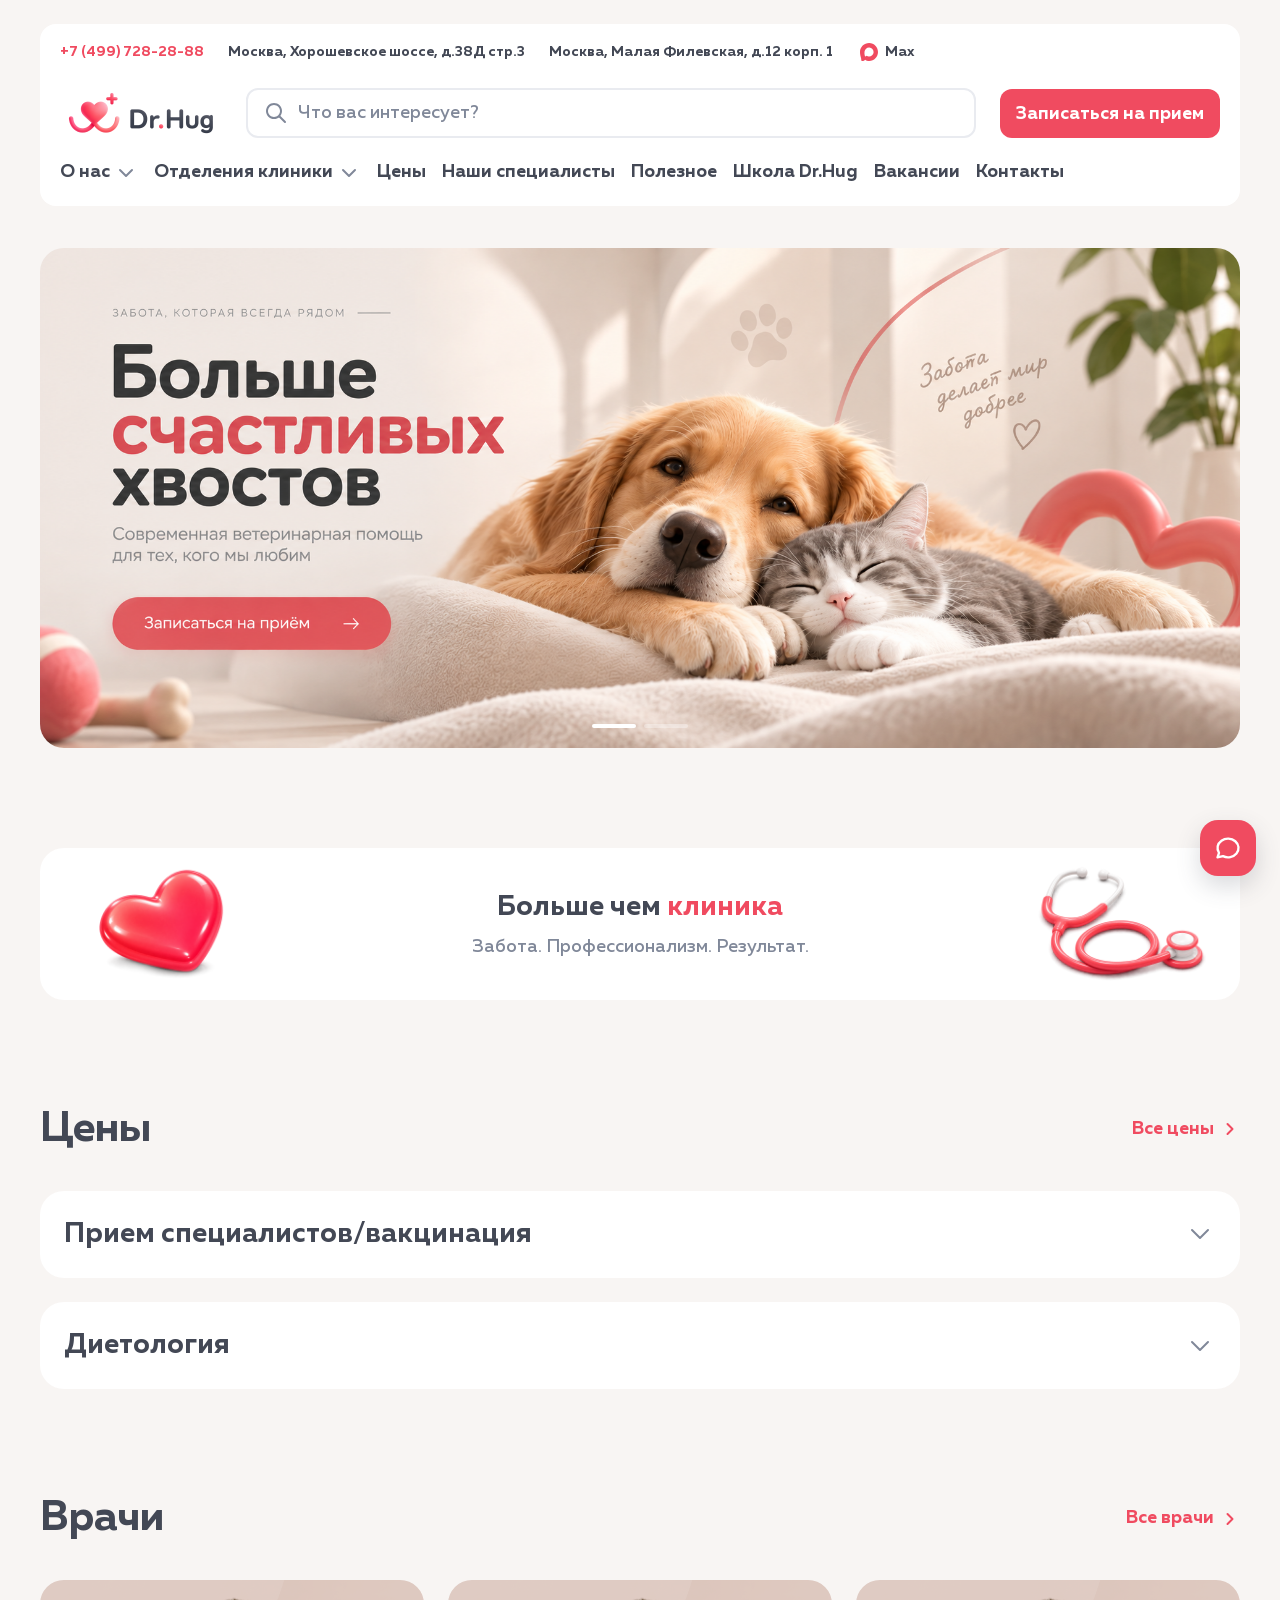
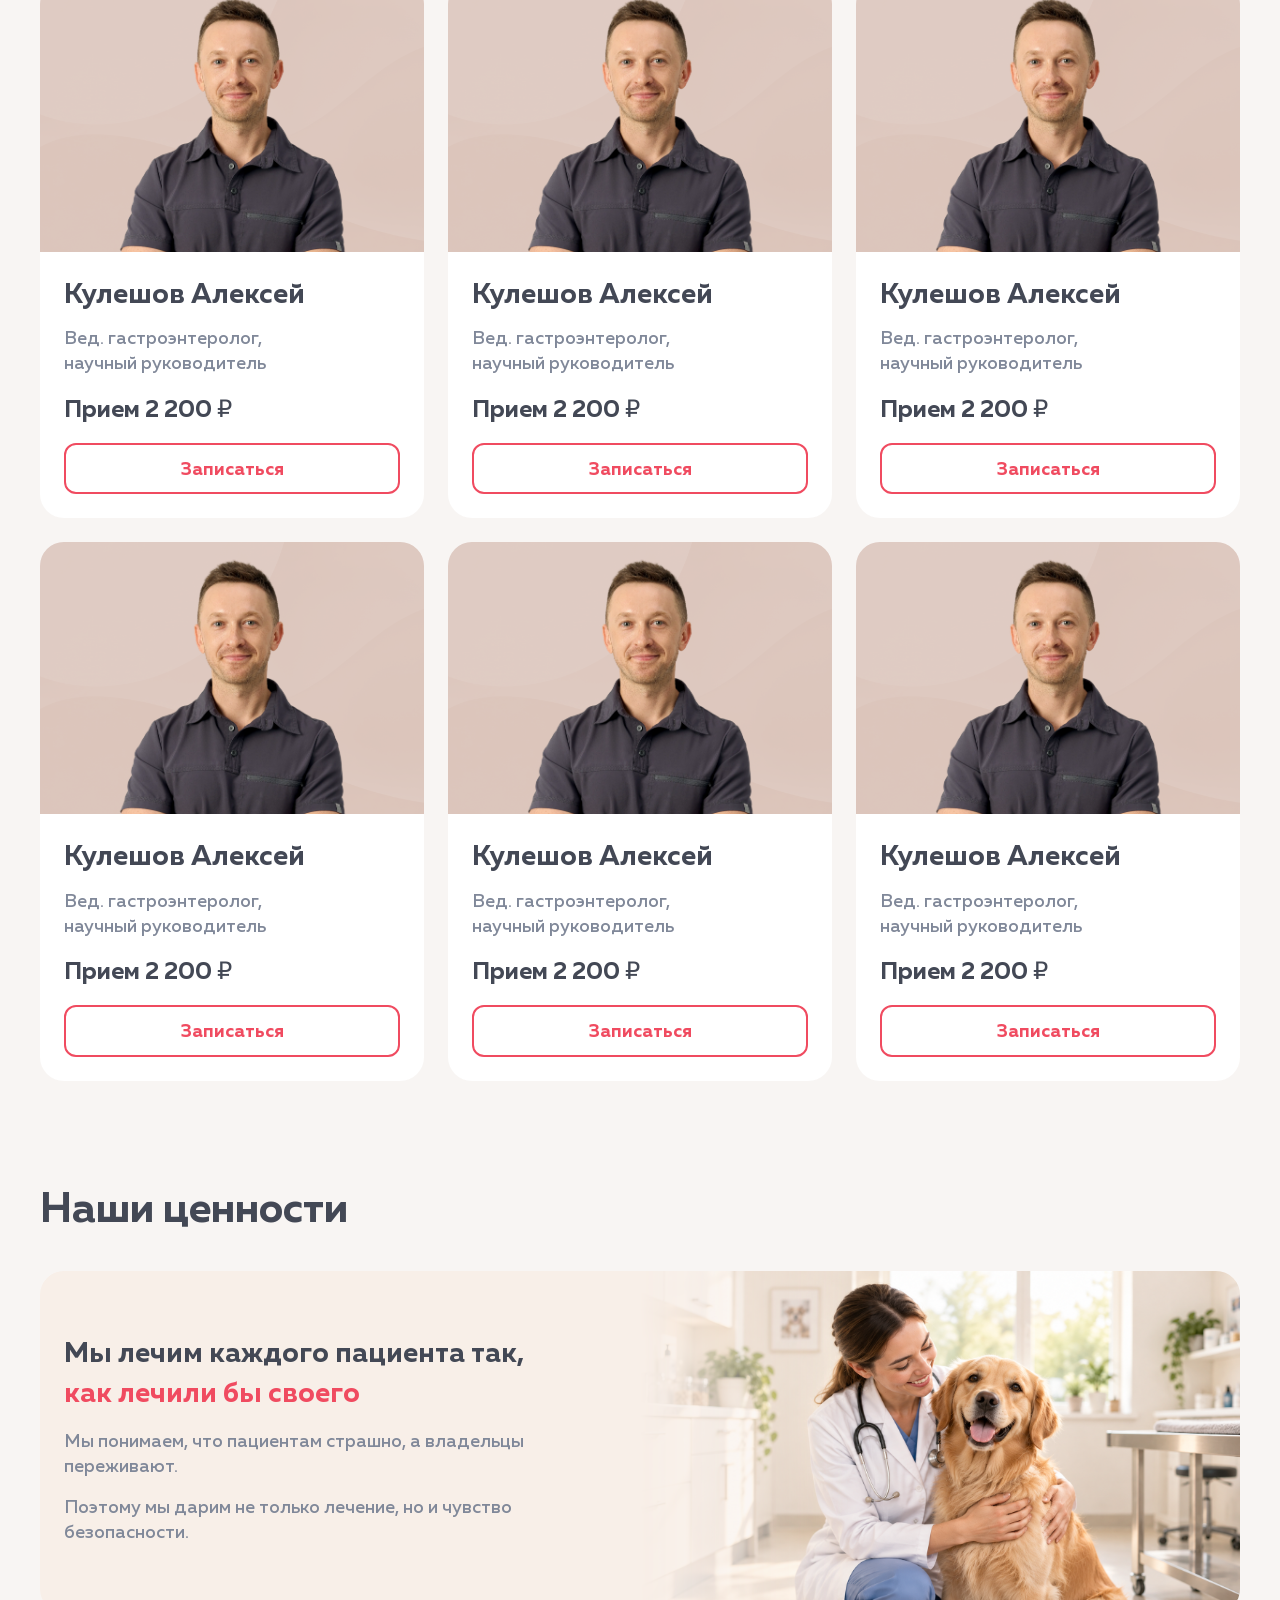
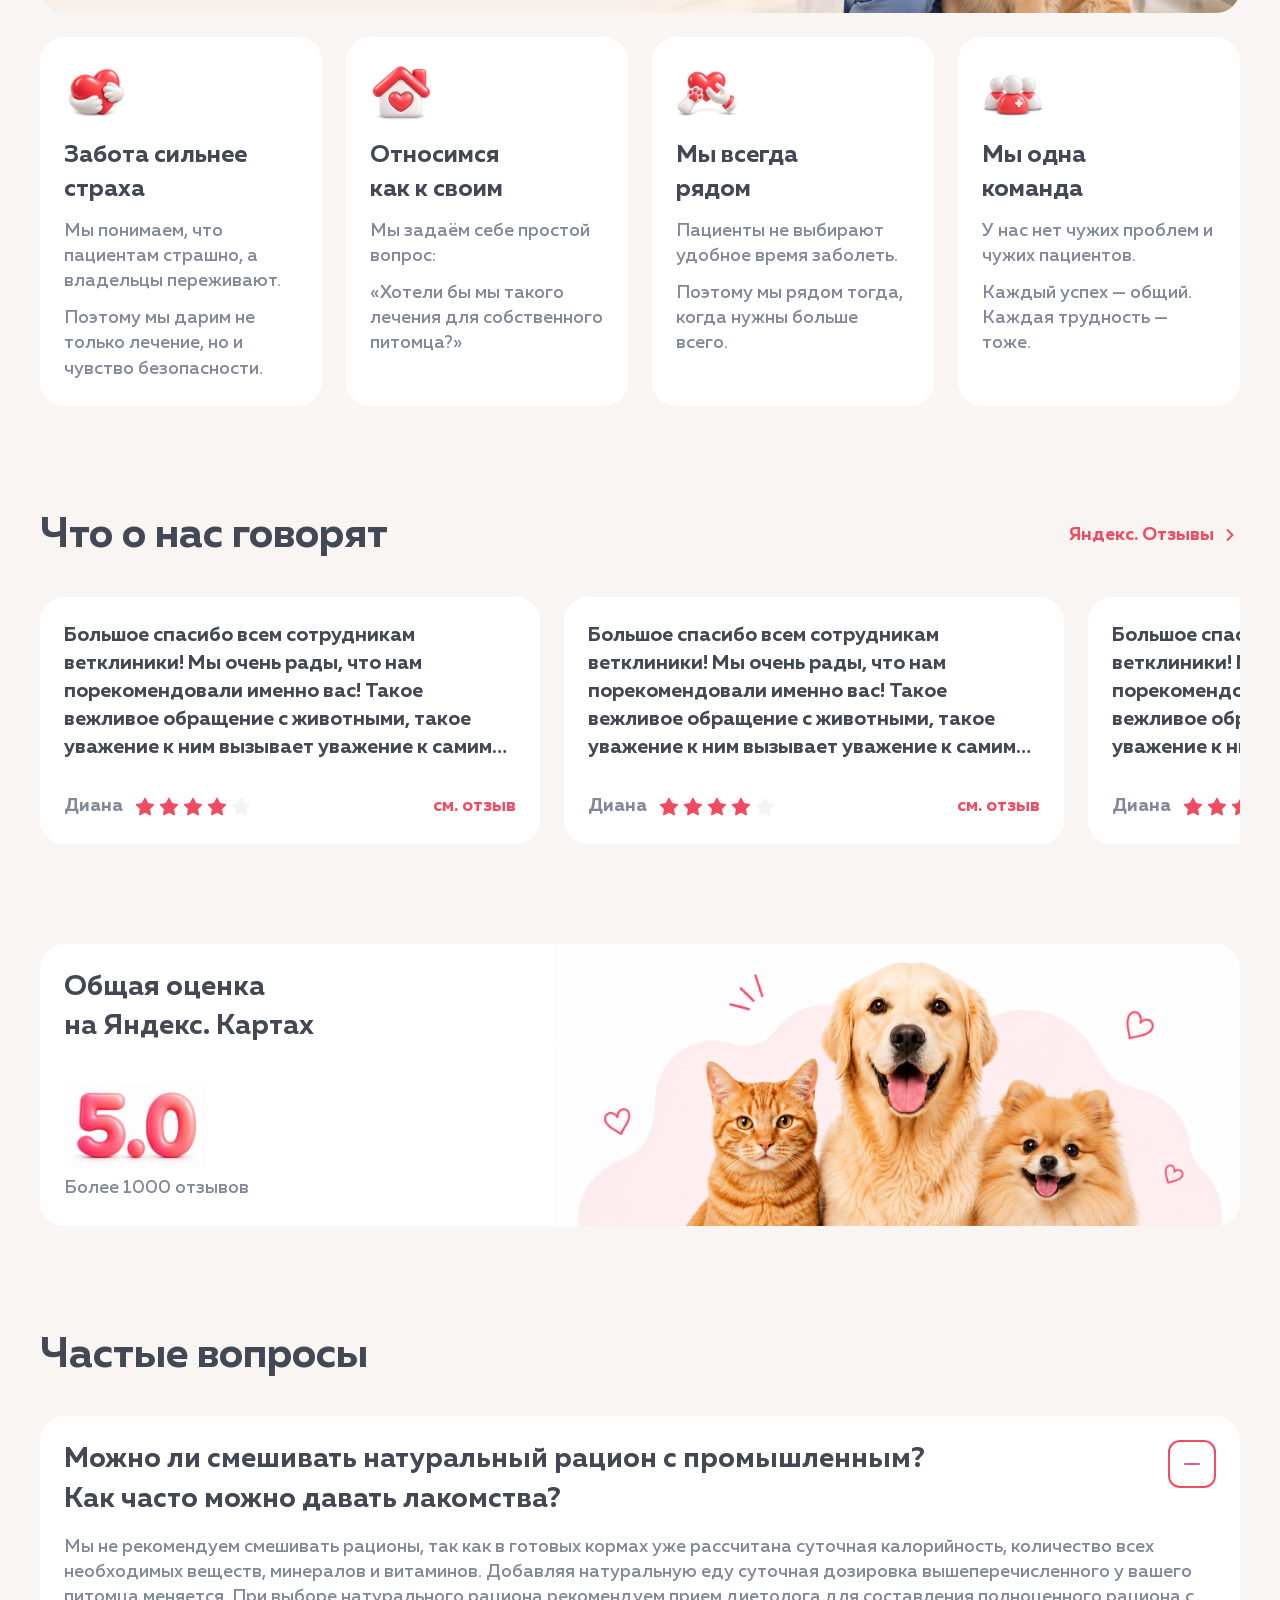
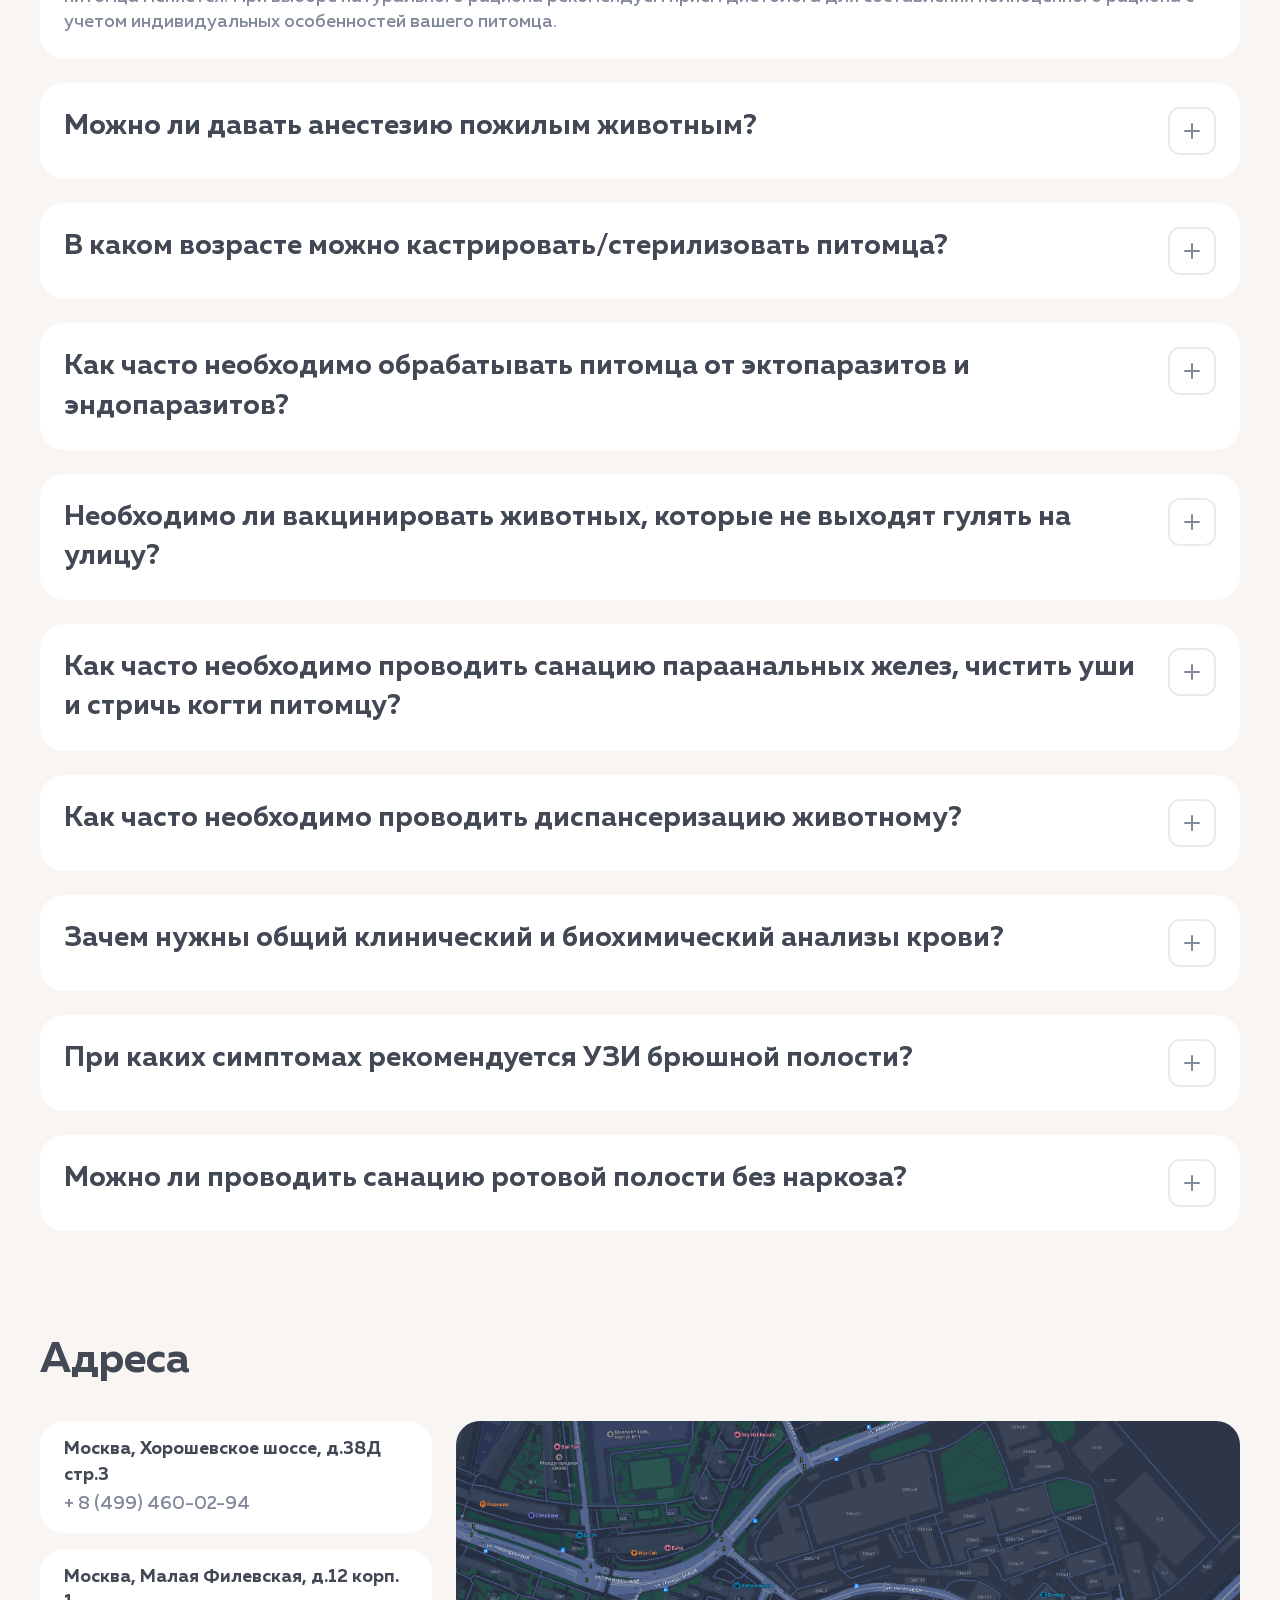
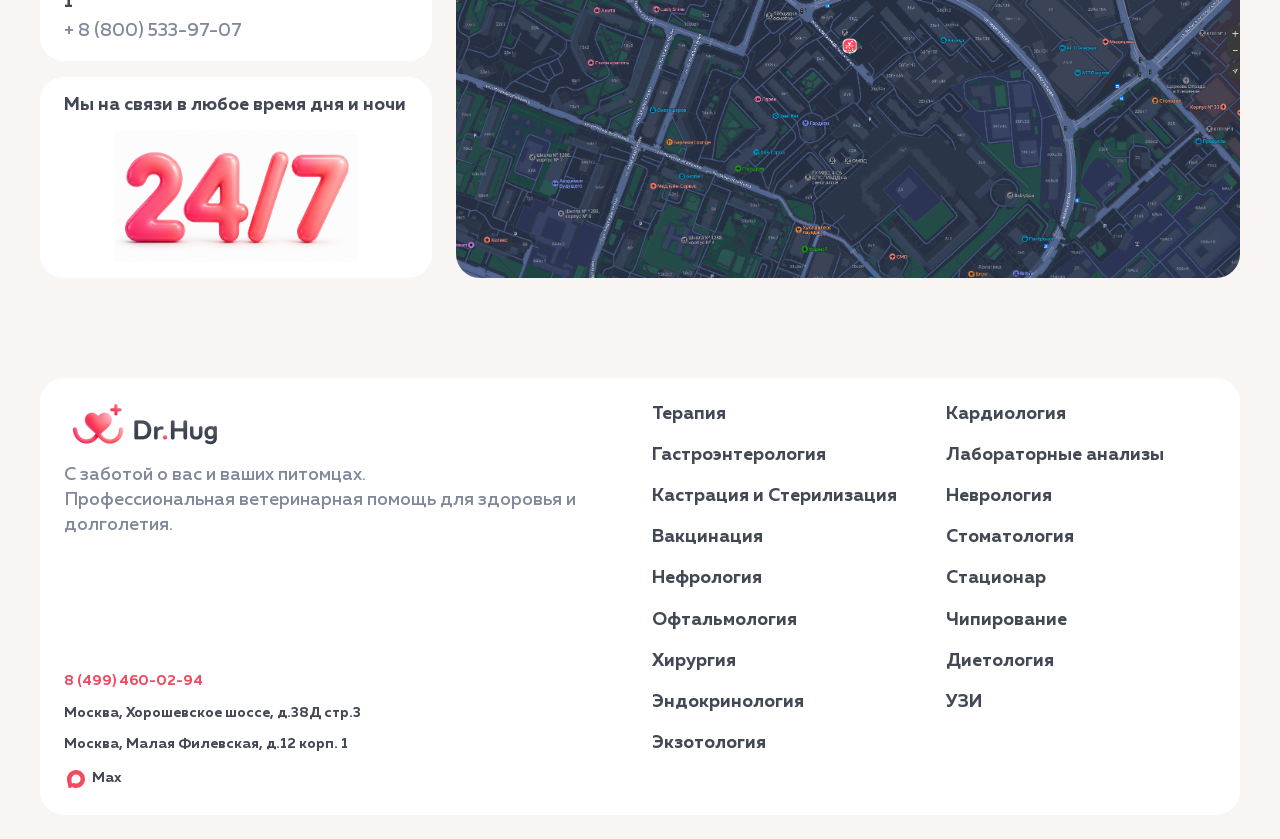
==== index.html @ bcc98848 "Add Dr.Hug static website prototype" ====
<!doctype html>
<html lang="ru">
<head>
  <meta charset="utf-8">
  <meta name="viewport" content="width=device-width, initial-scale=1">
  <meta name="theme-color" content="#f8f5f3">
  <title>Dr.Hug — ветеринарная клиника</title>
  <link rel="stylesheet" href="tokens.css">
  <link rel="stylesheet" href="styles.css">
  <link rel="stylesheet" href="responsive.css">
  <link rel="stylesheet" href="about-menu.css">
  <link rel="stylesheet" href="fields.css">
  <link rel="stylesheet" href="sale-modal.css">
  <link rel="stylesheet" href="faq-sheet.css">
  <link rel="stylesheet" href="price-banner.css">
  <link rel="stylesheet" href="chat.css">
</head>
<body>
  <div class="site-shell">
    <header class="site-header" id="top">
      <div class="header-top">
        <div class="header-address"><a href="tel:+74997282888">+7 (499) 728-28-88</a></div>
        <a class="header-location address-map-link" href="https://yandex.ru/profile/-/CXBbeXLl" target="_blank" rel="noopener noreferrer">Москва, Хорошевское шоссе, д.38Д стр.3</a>
        <a class="header-location address-map-link" href="https://yandex.ru/maps/-/CXBbmQYQ" target="_blank" rel="noopener noreferrer">Москва, Малая Филевская, д.12 корп. 1</a>
        <span class="max-link"><img src="assets/max.svg" alt=""> Max</span>
      </div>
      <div class="header-main">
        <a class="logo" href="#top" aria-label="Dr.Hug — на главную"><img class="logo-image" src="assets/logo-dr-hug.png" alt="Dr.Hug" width="648" height="180"></a>
        <div class="search-box field field-search"><img class="field-leading" src="assets/field-search.svg" alt=""><input type="search" placeholder="Что вас интересует?" aria-label="Поиск по сайту"><button class="field-clear" type="button" aria-label="Очистить поиск" hidden><img src="assets/field-search-clear.svg" alt=""></button></div>
        <button class="header-icon search-toggle" type="button" aria-label="Открыть поиск"><img src="assets/header-icon-1.svg" alt=""></button>
        <a class="button button-primary header-appointment" href="tel:+74997282888">Записаться на прием</a>
        <a class="header-icon phone-action" href="tel:+74997282888" aria-label="Записаться на приём"><img src="assets/header-icon-2.svg" alt=""></a>
        <button class="menu-toggle" type="button" aria-label="Открыть меню" aria-controls="main-navigation" aria-expanded="false"><span class="menu-lines" aria-hidden="true"></span></button>
      </div>
      <nav class="nav" id="main-navigation" aria-label="Основная навигация">
        <span class="nav-about"><button class="nav-about-trigger" type="button" aria-controls="about-submenu" aria-expanded="false">О нас <img src="assets/down.svg" alt=""></button><span class="nav-about-list" id="about-submenu"><a href="about.html">О компании</a><a href="index.html#values">Наши ценности</a><span>Документы</span><span>Лицензии</span></span></span><span class="nav-departments"><a href="departments.html">Отделения клиники <img src="assets/down.svg" alt=""></a><a class="nav-therapy" href="therapy.html">Терапевтическое отделение</a></span><a href="prices.html">Цены</a><a href="specialists.html">Наши специалисты</a><a href="useful.html">Полезное</a><a href="404.html">Школа Dr.Hug</a><a href="vacancies.html">Вакансии</a><a href="#contacts">Контакты</a>
      </nav>
    </header>

    <main>
      <section class="hero" aria-label="Баннеры клиники" aria-roledescription="слайдер">
        <picture class="hero-picture hero-slide is-active" aria-hidden="false"><source media="(max-width: 1100px)" srcset="assets/hero-mobile-top.png"><img class="hero-main" src="assets/hero-main.png" alt="Ветеринарная помощь для ваших питомцев"></picture>
        <picture class="hero-picture hero-slide" aria-hidden="true"><source media="(max-width: 1100px)" srcset="assets/hero-main.png"><img class="hero-main" src="assets/hero-mobile-top.png" alt="Забота рядом — здоровье и счастье ваших питомцев"></picture>
        <a class="hero-action" href="tel:+74994600294" aria-label="Записаться на приём"></a>
        <div class="hero-steps" role="group" aria-label="Выбрать баннер"><button class="active" type="button" aria-label="Показать баннер 1" aria-current="true"></button><button type="button" aria-label="Показать баннер 2" aria-current="false"></button></div>
      </section>

      <section class="intro-banner" aria-label="Больше чем клиника">
        <img src="assets/info-heart.png" alt="" class="intro-graphic">
        <div><h2>Больше чем <em>клиника</em></h2><p>Забота. Профессионализм. Результат.</p></div>
        <img src="assets/info-stethoscope.png" alt="" class="intro-graphic">
      </section>

      <section class="section prices" id="prices">
        <div class="section-head"><h2>Цены</h2><a href="prices.html">Все цены <span>›</span></a></div>
        <div class="price-card collapsed">
          <button class="accordion-heading" type="button" aria-expanded="false" aria-controls="price-content"><span>Прием специалистов/вакцинация</span><img class="chevron" src="assets/price-chevron-down.svg" alt=""></button>
          <div id="price-content" class="accordion-content" hidden>
            <div class="vaccine-banner"><img src="assets/vaccine.png" alt=""><div><strong>Вакцинация</strong><p>Наличие вакцины уточняйте по телефону.</p></div><button class="button button-outline" type="button" data-chat-open>Связаться с нами</button></div>
            <div class="price-table-wrap"><table class="price-table"><thead><tr><th>Наименование услуги</th><th>Стоимость</th></tr></thead><tbody>
              <tr><td class="sale-service"><span class="service-name">Первичный прием анестезиолога</span> <button class="sale-tag" type="button" aria-haspopup="dialog"><img src="assets/price-info.svg" alt="">Условия акции</button></td><td><span class="accent">12 000 ₽</span> <del>15 100 ₽</del></td></tr>
              <tr><td>Первичный прием гастроэнтеролога</td><td>12 000 ₽</td></tr>
              <tr><td>Первичный прием дерматолога</td><td>12 000 ₽</td></tr>
              <tr><td>Первичный прием диетолога (консультация без составления рациона)</td><td>12 000 ₽</td></tr>
              <tr class="group-row"><td colspan="2">Натуральный тип питания</td></tr>
              <tr><td>Вакцинация кошек импортной поливалентной вакциной (Биофел PCH/Фелоцел CVR)*</td><td>1 400 ₽ &nbsp;/&nbsp; 33 600 ₽</td></tr>
              <tr><td>Вакцинация собак импортной поливалентной вакциной (Биокан DHPPi-L/Вангард 7)*</td><td>12 000 ₽</td></tr>
              <tr><td>Вакцинация собак импортной поливалентной вакциной с бешенством (Биокан DHPPi-RL)*</td><td>12 000 ₽</td></tr>
              <tr><td>Вакцинация кошек импортной поливалентной вакциной с бешенством (Биофел PCHR)*</td><td>12 000 ₽</td></tr>
            </tbody></table></div>
          </div>
        </div>
        <div class="price-card collapsed">
          <button class="accordion-heading" type="button" aria-expanded="false" aria-controls="dietology-price-content"><span>Диетология</span><img class="chevron" src="assets/price-chevron-down.svg" alt=""></button>
          <div id="dietology-price-content" class="accordion-content" hidden>
            <div class="price-banners">
              <div class="vaccine-banner price-banner-hours"><img src="assets/banner-1caba.png" alt=""><div><strong>Пн - Пт с 11:00 до 16:00</strong><p>Пройти программу по акционной цене можно с понедельника по пятницу с 11:00 до 16:00. Необходима предварительная запись.</p></div><button class="button button-outline" type="button" data-chat-open>Связаться с нами</button></div>
              <div class="vaccine-banner price-banner-healthy"><img src="assets/banner-40c28.png" alt=""><div><strong>Только для клинически здоровых питомцев</strong><p>Чекапы проводятся только для клинически здоровых питомцев, у которых отсутствуют симптомы заболеваний.</p></div></div>
              <div class="vaccine-banner"><img src="assets/banner-44ffb.png" alt=""><div><strong>Стоимость препаратов</strong><p>Стоимость препаратов рассчитывается с учетом веса пациента.</p></div></div>
            </div>
            <div class="price-table-wrap"><table class="price-table"><thead><tr><th>Наименование услуги</th><th>Стоимость</th></tr></thead><tbody>
              <tr><td>Первичный прием диетолога (консультация без составления рациона)</td><td>12 000 ₽</td></tr>
              <tr><td>Повторный прием диетолога</td><td>6 000 ₽</td></tr>
              <tr><td>Консультация по коррекции рациона</td><td><span class="accent">8 000 ₽</span> <del>10 000 ₽</del></td></tr>
              <tr><td>Составление индивидуального плана питания (кошка / собака)</td><td>14 000 ₽ <span class="price-separator">/</span> 16 000 ₽</td></tr>
            </tbody></table></div>
          </div>
        </div>
      </section>

      <section class="section doctors" id="doctors"><div class="section-head"><h2>Врачи</h2><a href="specialists.html">Все врачи <span>›</span></a></div><div class="doctor-grid" id="doctor-grid"></div></section>

      <section class="section values" id="values"><div class="section-head"><h2>Наши ценности</h2></div>
        <div class="values-feature"><div class="values-feature-copy"><h3>Мы лечим каждого пациента так,<br> <em>как лечили бы своего</em></h3><p>Мы понимаем, что пациентам страшно, а владельцы переживают.</p><p>Поэтому мы дарим не только лечение, но и чувство безопасности.</p></div><img src="assets/values-main.png" alt="Ветеринар обнимает собаку"></div>
        <div class="value-grid" role="region" tabindex="0" aria-label="Карточки ценностей клиники"><article><img src="assets/values-1.png" alt=""><h3>Забота сильнее <br>страха</h3><p>Мы понимаем, что пациентам страшно, а владельцы переживают.</p><p>Поэтому мы дарим не только лечение, но и чувство безопасности.</p></article><article><img src="assets/values-2.png" alt=""><h3>Относимся <br>как к своим</h3><p>Мы задаём себе простой вопрос:</p><p>«Хотели бы мы такого лечения для собственного питомца?»</p></article><article><img src="assets/values-3.png" alt=""><h3>Мы всегда <br>рядом</h3><p>Пациенты не выбирают удобное время заболеть.</p><p>Поэтому мы рядом тогда, когда нужны больше всего.</p></article><article><img src="assets/values-4.png" alt=""><h3>Мы одна <br>команда</h3><p>У нас нет чужих проблем и чужих пациентов.</p><p>Каждый успех — общий. Каждая трудность — тоже.</p></article></div>
      </section>

      <section class="section reviews" id="reviews"><div class="section-head"><h2>Что о нас говорят</h2><a href="#reviews">Яндекс. Отзывы <span>›</span></a></div><div class="review-viewport"><div class="review-track" id="review-track"></div></div></section>
      <section class="rating-card"><div class="rating-copy"><h2>Общая оценка<br>на Яндекс. Картах</h2><img src="assets/rating.png" alt="5.0"><p>Более 1000 отзывов</p></div><div class="rating-image" role="img" aria-label="Кот, собака и шпиц"></div></section>

      <section class="section faq" id="faq"><div class="section-head"><h2>Частые вопросы</h2></div><div id="faq-list"></div></section>

      <section class="section contacts" id="contacts"><div class="section-head"><h2>Адреса</h2></div><div class="contact-grid"><div class="contact-cards"><article><a class="address-map-link" href="https://yandex.ru/profile/-/CXBbeXLl" target="_blank" rel="noopener noreferrer"><strong>Москва, Хорошевское шоссе, д.38Д стр.3</strong></a><a href="tel:+74994600294">+ 8 (499) 460-02-94</a></article><article><a class="address-map-link" href="https://yandex.ru/maps/-/CXBbmQYQ" target="_blank" rel="noopener noreferrer"><strong>Москва, Малая Филевская, д.12 корп. 1</strong></a><a href="tel:+78005339707">+ 8 (800) 533-97-07</a></article><article class="round-clock"><strong>Мы на связи в любое время дня и ночи</strong><img src="assets/clock-24-7.png" alt="24/7"></article></div><div class="map-card"><img src="assets/map.png" alt="Карта расположения клиники"></div></div></section>
    </main>

    <footer class="site-footer"><div class="footer-about"><a class="logo" href="#top" aria-label="Dr.Hug — на главную"><img class="logo-image" src="assets/logo-dr-hug.png" alt="Dr.Hug" width="648" height="180"></a><p>С заботой о вас и ваших питомцах.<br>Профессиональная ветеринарная помощь для здоровья и долголетия.</p><div class="footer-contact"><a href="tel:+74994600294">8 (499) 460-02-94</a><a class="address-map-link" href="https://yandex.ru/profile/-/CXBbeXLl" target="_blank" rel="noopener noreferrer"><small>Москва, Хорошевское шоссе, д.38Д стр.3</small></a><a class="address-map-link" href="https://yandex.ru/maps/-/CXBbmQYQ" target="_blank" rel="noopener noreferrer"><small>Москва, Малая Филевская, д.12 корп. 1</small></a><span class="max-link"><img src="assets/max.svg" alt=""> Max</span></div></div><nav class="footer-links" aria-label="Услуги"><div><a href="therapy.html">Терапия</a><a href="prices.html">Гастроэнтерология</a><a href="prices.html">Кастрация и Стерилизация</a><a href="prices.html">Вакцинация</a><a href="prices.html">Нефрология</a><a href="prices.html">Офтальмология</a><a href="prices.html">Хирургия</a><a href="prices.html">Эндокринология</a><a href="prices.html">Экзотология</a></div><div><a href="prices.html">Кардиология</a><a href="prices.html">Лабораторные анализы</a><a href="prices.html">Неврология</a><a href="prices.html">Стоматология</a><a href="prices.html">Стационар</a><a href="prices.html">Чипирование</a><a href="prices.html">Диетология</a><a href="prices.html">УЗИ</a></div></nav></footer>
  </div>
  <div class="quick-actions chat-widget-anchor" aria-label="Связаться с Dr.Hug"><button class="chat-launcher" type="button" aria-label="Открыть чат Dr.Hug" aria-controls="dr-hug-chat" aria-expanded="false" title="Чат Dr.Hug"><img src="assets/chat-assistant.svg" alt=""></button></div>
  <script src="fields.js"></script>
  <script src="script.js"></script>
  <script src="sale-modal.js"></script>
  <script src="about-menu.js"></script>
  <script src="chat.js"></script>
</body>
</html>
---- tokens.css ----
/* Exported from the Dr.Hug Figma file. */
:root {
  /* Brand Colors */
  --figma-brand-colors-primary-watermelon: #f04b60;
  --figma-brand-colors-primary-slate: #434855;
  --figma-brand-colors-primary-warm-ivory: #ede1da;
  --figma-brand-colors-primary-white: #ffffff;
  --figma-brand-colors-secondary-dusty-rose: #b8968a;
  --figma-brand-colors-secondary-rose-beige: #d1b4a4;
  --figma-brand-colors-secondary-powder-blush: #decdc3;
  --figma-brand-colors-secondary-soft-ivory: #eae0d4;
  --figma-brand-colors-secondary-sand-beige: #ddcebb;
  --figma-brand-colors-secondary-camel: #b89d80;
  --figma-brand-colors-third-blue-gray: #aab8c0;
  --figma-brand-colors-third-cream: #f1e9d9;
  --figma-brand-colors-third-stone: #c8c6ba;
  --figma-brand-colors-third-taupe: #b28f80;
  --figma-brand-colors-third-blush: #d6bfb7;
  --figma-brand-colors-third-sage: #c9d1c6;
  --figma-brand-colors-third-golden-sand: #ebbd72;
  --figma-brand-colors-third-mauve-gray: #a0969f;
  /* Primitives */
  --figma-primitives-brand-watermelon-500: #f04b60;
  --figma-primitives-brand-watermelon-300: #ff94a0;
  --figma-primitives-brand-watermelon-100: #fef5f5;
  --figma-primitives-neutral-white-0: #ffffff;
  --figma-primitives-neutral-white-0-35: rgba(255, 255, 255, 0.35);
  --figma-primitives-neutral-slate-500: #434855;
  --figma-primitives-neutral-slate-300: #808899;
  --figma-primitives-neutral-slate-100: #dadce0;
  --figma-primitives-neutral-slate-75: #dadde4;
  --figma-primitives-neutral-slate-50: #e9ebf0;
  --figma-primitives-neutral-slate-25: #f3f4f8;
  --figma-primitives-neutral-grey-300: #aab8c0;
  --figma-primitives-beige-blush-300: #d6bfb7;
  --figma-primitives-beige-taupe-300: #b28f80;
  --figma-primitives-beige-mauve-gray-300: #a0969f;
  --figma-primitives-beige-dusty-rose-300: #b8968a;
  --figma-primitives-beige-rose-beige-300: #d1b4a4;
  --figma-primitives-beige-powder-blush-300: #decdc3;
  --figma-primitives-beige-sand-beige-300: #ddcebb;
  --figma-primitives-beige-stone-300: #c8c6ba;
  --figma-primitives-beige-sage-300: #c9d1c6;
  --figma-primitives-ivory-ivory-75: #f0edeb;
  --figma-primitives-ivory-ivory-50: #f8f5f3;
  --figma-primitives-ivory-warm-ivory-100: #ede1da;
  --figma-primitives-ivory-soft-ivory-100: #eae0d4;
  --figma-primitives-ivory-cream-100: #f1e9d9;
  --figma-primitives-golden-golden-sand-300: #ebbd72;
  --figma-primitives-golden-camel-300: #b89d80;
  --figma-primitives-utility-blue-500: #4696ff;
  --figma-primitives-ivory-peach-50: #f8efe8;
  --figma-primitives-neutral-grey-soft: #f7f7f7;
  /* Semantic */
  --figma-semantic-accent-primary: #f04b60;
  --figma-semantic-accent-soft: #ff94a0;
  --figma-semantic-content-primary: #434855;
  --figma-semantic-content-secondary: #808899;
  --figma-semantic-content-disabled: #dadce0;
  --figma-semantic-content-inverse: #ffffff;
  --figma-semantic-content-accent: #f04b60;
  --figma-semantic-surface-page: #f8f5f3;
  --figma-semantic-surface-default: #ffffff;
  --figma-semantic-surface-muted: #f3f4f8;
  --figma-semantic-surface-translucent: rgba(255, 255, 255, 0.35);
  --figma-semantic-surface-accent: #f04b60;
  --figma-semantic-surface-accent-subtle: #fef5f5;
  --figma-semantic-surface-secondary: #f0edeb;
  --figma-semantic-decorative-golden: #ebbd72;
  --figma-semantic-decorative-blue: #4696ff;
  --figma-semantic-decorative-sage: #c9d1c6;
  --figma-semantic-border-default: #eae0d4;
  --figma-semantic-border-subtle: #f8f5f3;
  --figma-semantic-border-strong: #e9ebf0;
  --figma-semantic-border-contrast: #434855;
  --figma-semantic-border-hover: #dadde4;
  /* Spacing */
  --figma-spacing-spacing-0: 0px;
  --figma-spacing-spacing-4: 4px;
  --figma-spacing-spacing-8: 8px;
  --figma-spacing-spacing-12: 12px;
  --figma-spacing-spacing-16: 16px;
  --figma-spacing-spacing-20: 20px;
  --figma-spacing-spacing-24: 24px;
  --figma-spacing-spacing-32: 32px;
  --figma-spacing-spacing-40: 40px;
  --figma-spacing-spacing-48: 48px;
  --figma-spacing-spacing-64: 64px;
  --figma-spacing-spacing-80: 80px;
  --figma-spacing-spacing-96: 96px;
  /* Radius */
  --figma-radius-radius-0: 0px;
  --figma-radius-radius-4: 4px;
  --figma-radius-radius-8: 8px;
  --figma-radius-radius-12: 12px;
  --figma-radius-radius-16: 16px;
  --figma-radius-radius-24: 24px;
  --figma-radius-radius-full: 9999px;
  /* Responsive Layout */
  --figma-responsive-layout-viewport-width: 1920px;
  --figma-responsive-layout-container-max: 1200px;
  --figma-responsive-layout-gutter-page: 360px;
  --figma-responsive-layout-grid-columns: 12;
  --figma-responsive-layout-grid-gap: 24px;
  --figma-responsive-layout-section-gap: 80px;
  /* Typography Metrics */
  --figma-typography-metrics-display-size: 42px;
  --figma-typography-metrics-display-line-height: 50px;
  --figma-typography-metrics-h1-size: 36px;
  --figma-typography-metrics-h1-line-height: 44px;
  --figma-typography-metrics-h2-size: 28px;
  --figma-typography-metrics-h2-line-height: 36px;
  --figma-typography-metrics-h3-size: 24px;
  --figma-typography-metrics-h3-line-height: 32px;
  --figma-typography-metrics-title-size: 20px;
  --figma-typography-metrics-title-line-height: 28px;
  --figma-typography-metrics-body-lg-size: 18px;
  --figma-typography-metrics-body-lg-line-height: 28px;
  --figma-typography-metrics-body-size: 16px;
  --figma-typography-metrics-body-line-height: 24px;
  --figma-typography-metrics-label-size: 14px;
  --figma-typography-metrics-label-line-height: 20px;
  --figma-typography-metrics-caption-size: 12px;
  --figma-typography-metrics-caption-line-height: 16px;
  /* Responsive Font Sizes */
  --figma-responsive-font-sizes-caption-size: 14px;
  --figma-responsive-font-sizes-body-size: 18px;
  --figma-responsive-font-sizes-body-large-size: 20px;
  --figma-responsive-font-sizes-title-size: 24px;
  --figma-responsive-font-sizes-heading-small-size: 28px;
  --figma-responsive-font-sizes-heading-large-size: 42px;
  --figma-responsive-font-sizes-button-size: 18px;
  --figma-responsive-font-sizes-font-family-muller: "Muller";
}
@media (max-width: 1024px) {
  :root {
    --figma-responsive-layout-viewport-width: 1024px;
    --figma-responsive-layout-container-max: 976px;
    --figma-responsive-layout-gutter-page: 24px;
    --figma-responsive-layout-grid-columns: 8;
    --figma-responsive-layout-grid-gap: 20px;
    --figma-responsive-layout-section-gap: 64px;
    --figma-typography-metrics-display-size: 36px;
    --figma-typography-metrics-display-line-height: 44px;
    --figma-typography-metrics-h1-size: 32px;
    --figma-typography-metrics-h1-line-height: 40px;
    --figma-typography-metrics-h2-size: 28px;
    --figma-typography-metrics-h2-line-height: 36px;
    --figma-typography-metrics-h3-size: 24px;
    --figma-typography-metrics-h3-line-height: 32px;
    --figma-typography-metrics-title-size: 20px;
    --figma-typography-metrics-title-line-height: 28px;
    --figma-typography-metrics-body-lg-size: 18px;
    --figma-typography-metrics-body-lg-line-height: 28px;
    --figma-typography-metrics-body-size: 16px;
    --figma-typography-metrics-body-line-height: 24px;
    --figma-typography-metrics-label-size: 14px;
    --figma-typography-metrics-label-line-height: 20px;
    --figma-typography-metrics-caption-size: 12px;
    --figma-typography-metrics-caption-line-height: 16px;
    --figma-responsive-font-sizes-caption-size: 14px;
    --figma-responsive-font-sizes-body-size: 18px;
    --figma-responsive-font-sizes-body-large-size: 20px;
    --figma-responsive-font-sizes-title-size: 22px;
    --figma-responsive-font-sizes-heading-small-size: 26px;
    --figma-responsive-font-sizes-heading-large-size: 38px;
    --figma-responsive-font-sizes-button-size: 18px;
    --figma-responsive-font-sizes-font-family-muller: "Muller";
  }
}
@media (max-width: 768px) {
  :root {
    --figma-responsive-layout-viewport-width: 768px;
    --figma-responsive-layout-container-max: 720px;
    --figma-responsive-layout-gutter-page: 24px;
    --figma-responsive-layout-grid-columns: 8;
    --figma-responsive-layout-grid-gap: 16px;
    --figma-responsive-layout-section-gap: 64px;
    --figma-typography-metrics-display-size: 32px;
    --figma-typography-metrics-display-line-height: 40px;
    --figma-typography-metrics-h1-size: 28px;
    --figma-typography-metrics-h1-line-height: 36px;
    --figma-typography-metrics-h2-size: 24px;
    --figma-typography-metrics-h2-line-height: 32px;
    --figma-typography-metrics-h3-size: 20px;
    --figma-typography-metrics-h3-line-height: 28px;
    --figma-typography-metrics-title-size: 18px;
    --figma-typography-metrics-title-line-height: 26px;
    --figma-typography-metrics-body-lg-size: 16px;
    --figma-typography-metrics-body-lg-line-height: 24px;
    --figma-typography-metrics-body-size: 16px;
    --figma-typography-metrics-body-line-height: 24px;
    --figma-typography-metrics-label-size: 14px;
    --figma-typography-metrics-label-line-height: 20px;
    --figma-typography-metrics-caption-size: 12px;
    --figma-typography-metrics-caption-line-height: 16px;
    --figma-responsive-font-sizes-caption-size: 14px;
    --figma-responsive-font-sizes-body-size: 16px;
    --figma-responsive-font-sizes-body-large-size: 18px;
    --figma-responsive-font-sizes-title-size: 20px;
    --figma-responsive-font-sizes-heading-small-size: 24px;
    --figma-responsive-font-sizes-heading-large-size: 34px;
    --figma-responsive-font-sizes-button-size: 16px;
    --figma-responsive-font-sizes-font-family-muller: "Muller";
  }
}
@media (max-width: 425px) {
  :root {
    --figma-responsive-layout-viewport-width: 425px;
    --figma-responsive-layout-container-max: 393px;
    --figma-responsive-layout-gutter-page: 16px;
    --figma-responsive-layout-grid-columns: 4;
    --figma-responsive-layout-section-gap: 48px;
    --figma-responsive-font-sizes-caption-size: 14px;
    --figma-responsive-font-sizes-body-size: 16px;
    --figma-responsive-font-sizes-body-large-size: 18px;
    --figma-responsive-font-sizes-title-size: 20px;
    --figma-responsive-font-sizes-heading-small-size: 22px;
    --figma-responsive-font-sizes-heading-large-size: 28px;
    --figma-responsive-font-sizes-button-size: 16px;
    --figma-responsive-font-sizes-font-family-muller: "Muller";
  }
}
@media (max-width: 320px) {
  :root {
    --figma-responsive-layout-viewport-width: 320px;
    --figma-responsive-layout-container-max: 288px;
    --figma-responsive-layout-gutter-page: 16px;
    --figma-responsive-layout-grid-columns: 4;
    --figma-responsive-layout-section-gap: 40px;
    --figma-responsive-font-sizes-caption-size: 14px;
    --figma-responsive-font-sizes-body-size: 16px;
    --figma-responsive-font-sizes-body-large-size: 16px;
    --figma-responsive-font-sizes-title-size: 18px;
    --figma-responsive-font-sizes-heading-small-size: 20px;
    --figma-responsive-font-sizes-heading-large-size: 24px;
    --figma-responsive-font-sizes-button-size: 14px;
    --figma-responsive-font-sizes-font-family-muller: "Muller";
  }
}
---- styles.css ----
@font-face{font-family:Muller;src:url('assets/MullerMedium.ttf') format('truetype');font-weight:500;font-display:swap}
@font-face{font-family:Muller;src:url('assets/MullerBold.ttf') format('truetype');font-weight:700;font-display:swap}
:root{--page:var(--figma-semantic-surface-page);--ink:var(--figma-semantic-content-primary);--muted:var(--figma-semantic-content-secondary);--pink:var(--figma-semantic-accent-primary);--line:var(--figma-semantic-border-strong)}
*{box-sizing:border-box}html{scroll-behavior:smooth;font-synthesis:none}body{margin:0;background:var(--page);color:var(--ink);font-family:Muller,Arial,sans-serif;font-size:18px;font-weight:500;line-height:1.4}button,input,select,textarea{font:inherit}button{cursor:pointer}a{color:inherit;text-decoration:none}img{display:block;max-width:100%}h1,h2,h3,p{margin:0}h2{font-size:42px;line-height:1.4;font-weight:700}h3{font-weight:700}.site-shell{width:min(1200px,calc(100% - 48px));margin:24px auto 100px}.site-header{height:182px;padding:16px 20px;background:#fff;border-radius:16px}.header-top,.header-main,.nav{display:flex;align-items:center}.header-top{gap:24px;min-height:17px;font-size:14px;font-weight:700;line-height:1.2;white-space:nowrap}.header-address{display:flex;gap:8px}.header-address a,.footer-contact>a{color:var(--pink)}.max-link{display:inline-flex;align-items:center;gap:4px;font-weight:700}.max-link img{width:24px;height:24px}.header-main{gap:24px;margin-top:24px;height:50px}.logo{display:flex;align-items:center;width:162px;height:45px;flex:none}.logo-mark{width:62px;height:45px;object-fit:contain}.logo-word{width:94px;height:auto;margin-left:3px}.search-box{display:flex;align-items:center;gap:10px;height:50px;flex:1;border:2px solid var(--line);border-radius:12px;padding:0 12px}.search-box img{width:24px;height:24px}.search-box input{width:100%;border:0;outline:0;color:var(--ink);font-size:18px;font-weight:500;background:transparent}.search-box input::placeholder{color:var(--muted)}.button{display:inline-flex;align-items:center;justify-content:center;min-height:49px;padding:11px 16px;border-radius:12px;font-weight:700;font-size:18px;white-space:nowrap}.button-primary{background:var(--pink);color:#fff}.button-outline{border:2px solid var(--pink);color:var(--pink);background:#fff}.nav{gap:16px;margin-top:22px;font-weight:700;white-space:nowrap}.nav a{display:flex;align-items:center;gap:4px}.nav img{width:24px;height:24px}.menu-toggle{display:none}main{margin-top:42px}.hero{height:500px;border-radius:24px;overflow:hidden;position:relative}.hero>img{width:100%;height:100%;object-fit:cover}.hero-action{position:absolute;left:5.5%;top:70%;width:24%;height:11%;border-radius:999px}.hero-steps{position:absolute;bottom:20px;left:50%;transform:translateX(-50%);display:flex;gap:8px;width:368px;height:4px}.hero-steps span{height:4px;flex:1;border-radius:8px;background:rgba(255,255,255,.35)}.hero-steps .active{background:#fff}.intro-banner{margin-top:100px;height:152px;border-radius:24px;background:#fff;display:flex;align-items:center;justify-content:space-between;overflow:hidden;padding:4px 32px;text-align:center}.intro-banner .intro-graphic{width:186px;height:124px;object-fit:cover}.intro-banner h2{font-size:28px;line-height:1.4}.intro-banner h2 em,.values-feature em{color:var(--pink);font-style:normal}.intro-banner p{color:var(--muted);font-weight:500;margin-top:8px}.section{margin-top:100px}.section-head{display:flex;justify-content:space-between;align-items:center;margin-bottom:32px}.section-head a{color:var(--pink);font-weight:700;display:flex;align-items:center;gap:6px}.section-head a span{font-size:29px;line-height:20px;font-weight:500}.prices{margin-top:100px}.price-card{background:#fff;border-radius:24px;padding:24px;margin-bottom:24px}.accordion-heading{width:100%;border:0;background:transparent;color:var(--ink);display:flex;justify-content:space-between;align-items:center;padding:0;text-align:left;font-size:28px;font-weight:700;line-height:1.4}.chevron{font-size:32px;color:var(--pink);font-weight:500;line-height:1}.collapsed .chevron{color:var(--muted)}.accordion-content{margin-top:24px}.accordion-content[hidden]{display:none}.vaccine-banner{height:112px;display:flex;align-items:center;gap:16px;padding:16px;background:var(--page);border-radius:12px;margin-bottom:24px}.vaccine-banner img{width:80px;height:80px;object-fit:contain}.vaccine-banner div{flex:1}.vaccine-banner strong{font-size:22px}.vaccine-banner p{color:var(--muted);font-weight:500;margin-top:8px}.vaccine-banner .button{font-size:18px}.price-table-wrap{border:2px solid var(--line);border-radius:12px;overflow:hidden}.price-table{border-collapse:collapse;width:100%;font-weight:700;font-size:18px}.price-table th,.price-table td{padding:16px 24px;border-bottom:2px solid var(--line);text-align:left}.price-table th{background:#fef5f5;color:var(--muted)}.price-table th:last-child,.price-table td:last-child{text-align:right;white-space:nowrap}.price-table tr:last-child td{border-bottom:0}.price-table .group-row td{background:#fef5f5;color:var(--muted);text-align:left}.price-table .accent{color:var(--pink)}.price-table del{font-size:14px;color:var(--muted);margin-left:6px}.sale-tag{display:inline-block;color:var(--pink);background:#fef5f5;border-radius:24px;font-size:14px;padding:4px 12px;margin-left:8px}.doctor-grid{display:grid;grid-template-columns:repeat(3,1fr);gap:24px}.doctor-card{min-width:0;height:556px;border-radius:24px;background:#fff;overflow:hidden;display:flex;flex-direction:column}.doctor-photo{height:272px;flex:none;position:relative;overflow:hidden;background:#d6bfb7}.doctor-photo:before{content:"";position:absolute;inset:0;background-image:url('assets/hero-base.png');background-size:cover;opacity:.25}.doctor-photo img{position:absolute;width:100%;max-width:none;height:178.91%;top:-14.41%;left:0;object-fit:fill}.doctor-details{padding:24px;display:flex;flex-direction:column;justify-content:space-between;flex:1}.doctor-details h3{font-size:28px;line-height:1.4}.doctor-details p{font-weight:500;color:var(--muted);margin-top:16px}.doctor-details strong{font-size:24px}.doctor-details .button{width:100%;margin-top:16px}.values-feature{height:342px;background:#f9efe8;border-radius:24px;display:grid;grid-template-columns:1fr 1fr;overflow:hidden}.values-feature-copy{padding:64px 24px;position:relative;z-index:1}.values-feature h3{font-size:28px;line-height:1.4}.values-feature p{color:var(--muted);font-weight:500;margin-top:16px;max-width:550px}.values-feature img{width:100%;height:100%;object-fit:cover}.value-grid{display:grid;grid-template-columns:repeat(4,1fr);gap:24px;margin-top:24px}.value-grid article{height:368px;background:#fff;border-radius:24px;padding:24px}.value-grid img{height:62px;width:62px;object-fit:contain;margin-bottom:16px}.value-grid h3{font-size:24px;line-height:1.4}.value-grid p{font-weight:500;color:var(--muted);margin-top:12px}.review-viewport{width:100%;overflow:hidden}.review-track{display:flex;gap:24px;width:max-content}.review-card{width:500px;height:247px;border-radius:24px;background:#fff;padding:24px;display:flex;flex-direction:column;justify-content:space-between;font-weight:700}.review-card>p{font-size:20px;line-height:1.4;max-height:112px;overflow:hidden}.review-bottom,.review-bottom>span{display:flex;align-items:center;justify-content:space-between;gap:12px}.review-bottom>span{color:var(--muted)}.stars{display:flex;gap:4px}.stars img{width:20px;height:20px}.review-bottom a{color:var(--pink);font-size:18px}.rating-card{display:grid;grid-template-columns:3fr 4fr;height:282px;border-radius:24px;background:#fff;overflow:hidden;margin-top:100px}.rating-copy{padding:24px;display:flex;flex-direction:column;align-items:flex-start}.rating-copy h2{font-size:28px;line-height:1.4}.rating-copy img{height:86px;width:143px;object-fit:contain;margin-top:auto}.rating-copy p{color:var(--muted);font-weight:500;margin-top:8px}.rating-image{position:relative;overflow:hidden}.rating-image img{position:absolute;left:0;bottom:0;width:100%;height:auto;min-height:100%;object-fit:cover;object-position:center bottom}.faq-item{background:#fff;border-radius:24px;margin-bottom:24px;padding:24px}.faq-item summary{list-style:none;cursor:pointer;display:flex;justify-content:space-between;align-items:flex-start;gap:24px;font-size:28px;line-height:1.4;font-weight:700}.faq-item summary::-webkit-details-marker{display:none}.faq-symbol{width:48px;height:48px;flex:none;border:2px solid var(--line);border-radius:12px;display:grid;place-items:center;color:var(--muted);font-weight:500}.faq-symbol:before{content:'+';font-size:29px;line-height:1}.faq-item[open] .faq-symbol{border-color:var(--pink);color:var(--pink)}.faq-item[open] .faq-symbol:before{content:'−'}.faq-item p{margin-top:16px;color:var(--muted);font-weight:500}.contact-grid{display:grid;grid-template-columns:392px 1fr;gap:24px;height:455px}.contact-cards{display:flex;flex-direction:column;gap:16px}.contact-cards article{background:#fff;border-radius:24px;padding:16px 24px;flex:1;display:flex;flex-direction:column;justify-content:center}.contact-cards strong{font-size:18px}.contact-cards a{color:var(--muted);font-weight:500;margin-top:4px}.contact-cards .round-clock{height:202px;flex:none;justify-content:flex-start;align-items:center;padding:16px 24px}.round-clock strong{align-self:flex-start}.round-clock img{width:242px;height:132px;object-fit:cover;object-position:center;margin-top:12px}.map-card{border-radius:24px;overflow:hidden}.map-card img{width:100%;height:100%;object-fit:cover}.site-footer{display:grid;grid-template-columns:1fr 1fr;gap:24px;background:#fff;border-radius:24px;padding:24px;margin-top:100px;min-height:437px}.footer-about{display:flex;flex-direction:column}.footer-about p{color:var(--muted);font-weight:500;margin-top:16px}.footer-contact{margin-top:auto;display:flex;flex-direction:column;gap:12px;font-size:14px;font-weight:700}.footer-contact small{font-size:14px}.footer-links{display:grid;grid-template-columns:1fr 1fr;gap:24px;font-weight:700}.footer-links div{display:flex;flex-direction:column;gap:16px}.footer-links a:hover,.nav a:hover,.section-head a:hover{color:var(--pink)}
@media(max-width:1100px){.site-shell{width:min(100% - 40px,1200px)}.header-top{font-size:12px;gap:10px}.nav{gap:11px;font-size:15px}.header-main{gap:14px}.logo{width:135px}.logo-mark{width:51px}.logo-word{width:80px}.button{font-size:16px}.doctor-details h3{font-size:24px}.value-grid{gap:16px}.value-grid article{height:auto;min-height:360px;padding:18px}.value-grid h3{font-size:21px}.value-grid p{font-size:16px}}
@media(max-width:760px){body{font-size:16px}.site-shell{width:calc(100% - 24px);margin:12px auto 50px}.site-header{height:auto;padding:14px}.header-top{display:none}.header-main{margin:0;height:46px}.logo{width:145px}.logo-mark{width:55px}.logo-word{width:85px}.search-box{display:none}.header-appointment{margin-left:auto;font-size:13px;min-height:42px;padding:8px 11px}.menu-toggle{display:block;border:0;background:transparent;color:var(--ink);font-size:25px;padding:0 4px}.nav{display:none;flex-direction:column;align-items:stretch;gap:12px;margin-top:16px;font-size:16px}.nav.is-open{display:flex}main{margin-top:24px}.hero{height:auto;aspect-ratio:1200/500;border-radius:18px}.hero-steps{bottom:12px;width:30%;min-width:130px}.hero-action{top:70%;left:5%;width:25%;height:15%}.intro-banner{margin-top:48px;height:auto;min-height:100px;padding:12px;gap:8px}.intro-banner .intro-graphic{width:72px;height:72px}.intro-banner h2{font-size:18px}.intro-banner p{font-size:12px;margin-top:3px}.section{margin-top:64px}.section-head{margin-bottom:20px}h2{font-size:31px}.section-head a{font-size:14px}.price-card{padding:18px;margin-bottom:12px}.accordion-heading{font-size:19px}.vaccine-banner{height:auto;flex-wrap:wrap;padding:10px}.vaccine-banner img{width:58px;height:58px}.vaccine-banner strong{font-size:17px}.vaccine-banner p{font-size:13px}.vaccine-banner .button{min-height:38px;font-size:14px;margin-left:auto}.price-table{font-size:13px}.price-table th,.price-table td{padding:10px 8px}.price-table td:last-child{white-space:normal;min-width:110px}.sale-tag{margin:4px 0 0}.doctor-grid{grid-template-columns:repeat(2,1fr);gap:12px}.doctor-card{height:430px}.doctor-photo{height:200px}.doctor-details{padding:14px}.doctor-details h3{font-size:19px}.doctor-details p{font-size:14px;margin-top:6px}.doctor-details strong{font-size:17px}.doctor-details .button{font-size:14px;margin-top:9px;min-height:38px}.values-feature{height:auto;display:block;position:relative;min-height:300px}.values-feature-copy{padding:24px;width:70%}.values-feature h3{font-size:20px}.values-feature p{font-size:14px}.values-feature img{position:absolute;right:0;top:0;width:55%;height:100%;object-fit:cover;mask-image:linear-gradient(to right,transparent,#000 30%)}.value-grid{grid-template-columns:repeat(2,1fr);gap:12px}.value-grid article{min-height:300px;padding:16px}.value-grid img{height:50px;width:50px}.value-grid h3{font-size:18px}.value-grid p{font-size:14px}.review-card{width:330px;height:220px;padding:18px}.review-card>p{font-size:16px}.review-bottom a{font-size:14px}.rating-card{margin-top:64px;height:210px}.rating-copy{padding:18px}.rating-copy h2{font-size:19px}.rating-copy img{width:100px;height:65px}.rating-copy p{font-size:13px}.faq-item{padding:18px;margin-bottom:12px}.faq-item summary{font-size:19px}.faq-symbol{width:35px;height:35px}.faq-item p{font-size:14px}.contact-grid{grid-template-columns:1fr;height:auto}.contact-cards{display:grid;grid-template-columns:1fr 1fr;gap:12px}.contact-cards article{min-height:110px;padding:16px}.contact-cards strong{font-size:14px}.contact-cards a{font-size:14px}.contact-cards .round-clock{height:160px;grid-column:1/-1}.round-clock img{height:95px}.map-card{height:300px}.site-footer{margin-top:64px;grid-template-columns:1fr}.footer-about p{font-size:14px}.footer-contact{margin-top:24px}.footer-links{font-size:14px}}
@media(max-width:450px){.header-appointment{display:none}.menu-toggle{margin-left:auto}.hero{aspect-ratio:1.7}.hero>img{object-fit:cover;object-position:36% center}.intro-banner .intro-graphic{width:50px;height:50px}.intro-banner h2{font-size:16px}.intro-banner p{font-size:10px}.doctor-grid{grid-template-columns:1fr 1fr}.doctor-card{height:360px}.doctor-photo{height:150px}.doctor-details h3{font-size:16px}.doctor-details p{font-size:12px}.doctor-details strong{font-size:14px}.doctor-details .button{font-size:12px}.values-feature-copy{width:77%}.values-feature img{width:58%}.value-grid article{min-height:315px}.rating-card{grid-template-columns:1fr 1fr}.rating-image img{height:100%;width:auto;max-width:none;right:0;left:auto}.contact-cards{grid-template-columns:1fr}.contact-cards .round-clock{grid-column:auto}}
.hero>img{position:absolute;inset:0;width:100%;height:100%;object-fit:cover}.hero .hero-base{opacity:.2}.hero .hero-overlay{opacity:.2}.hero .hero-main{opacity:1}.values-feature{background:#f8efe8}.values-feature img{mask-image:linear-gradient(to right,transparent 0%,#000 66.319%)}.rating-image img{position:absolute;inset:0;width:100%;height:100%;object-fit:cover;max-width:none}.rating-image img:nth-child(1){object-fit:contain}.rating-image img:nth-child(2){height:142.52%;top:-9.87%;object-fit:fill}
@media(max-width:760px){.values-feature img{mask-image:linear-gradient(to right,transparent 0%,#000 66.319%)}}
.rating-image img{position:absolute;inset:auto auto auto 0;width:100%;height:auto;min-height:0;max-width:none;top:-18%;object-fit:initial;object-position:initial}
.section-head a span{display:none}.section-head a::after{content:"";display:block;flex:none;width:20px;height:20px;background:url('assets/link-arrow.svg') center/contain no-repeat}
.accordion-heading .chevron{width:32px;height:32px;flex:none}.accordion-heading[aria-expanded="true"] .chevron{transform:rotate(180deg)}
.sale-tag{display:inline-flex;align-items:center;gap:6px}.sale-tag img{width:16px;height:16px}
.faq-symbol:before,.faq-item[open] .faq-symbol:before{content:none}.faq-symbol img{width:24px;height:24px}.faq-item[open] .faq-symbol img{filter:brightness(0) saturate(100%) invert(39%) sepia(75%) saturate(1179%) hue-rotate(313deg) brightness(103%) contrast(88%)}
@media(max-width:760px){.rating-image img{top:-12%}.faq-symbol img{width:20px;height:20px}}
@media(max-width:450px){.rating-image img{width:auto;height:130%;min-height:0;left:auto;right:-18%;top:-16%}}
.rating-image{background-image:url('assets/rating-1200.png'),url('assets/rating-layer-3.png'),url('assets/rating-layer-2.png'),url('assets/rating-layer-1.png');background-size:cover,cover,100% 142.52%,contain;background-position:50%,50%,0% 23.22%,50%;background-repeat:no-repeat}
/* The page's reusable measures and type sizes are bound to Figma variables. */
body{font-family:var(--figma-responsive-font-sizes-font-family-muller),Arial,sans-serif;font-size:var(--figma-responsive-font-sizes-body-size)}
.site-shell{max-width:var(--figma-responsive-layout-container-max)}
h2{font-size:var(--figma-responsive-font-sizes-heading-large-size)}
.accordion-heading,.faq-item summary{font-size:var(--figma-responsive-font-sizes-heading-small-size)}
.button,.search-box input,.section-head a{font-size:var(--figma-responsive-font-sizes-button-size)}
.intro-banner h2,.values-feature h3{font-size:var(--figma-responsive-font-sizes-heading-small-size)}
.doctor-details strong,.value-grid h3{font-size:var(--figma-responsive-font-sizes-title-size)}
.doctor-grid,.value-grid{gap:var(--figma-responsive-layout-grid-gap)}
.site-header{border-radius:var(--figma-radius-radius-16)}
.hero,.intro-banner,.price-card,.doctor-card,.values-feature,.value-grid article,.review-card,.rating-card,.faq-item,.contact-cards article,.map-card,.site-footer{border-radius:var(--figma-radius-radius-24)}
.button,.search-box,.vaccine-banner,.faq-symbol{border-radius:var(--figma-radius-radius-12)}
.price-card,.doctor-details,.value-grid article,.review-card,.faq-item,.site-footer{padding:var(--figma-spacing-spacing-24)}
@media(max-width:760px){.price-card{padding:18px}.doctor-details{padding:14px}.value-grid article{padding:16px}.review-card,.faq-item{padding:18px}.site-footer{padding:24px}.intro-banner h2{font-size:18px}.values-feature h3{font-size:20px}}
@media(max-width:450px){.intro-banner h2{font-size:16px}}

/* Shared breadcrumb typography and vertical alignment across inner pages. */
html body .site-shell nav[aria-label="Навигационная цепочка"]{
  display:flex;
  align-items:center;
  flex-wrap:wrap;
  column-gap:8px;
  row-gap:4px;
  color:var(--muted);
  font-size:14px;
  font-weight:500;
  line-height:20px;
}
html body .site-shell nav[aria-label="Навигационная цепочка"] > a,
html body .site-shell nav[aria-label="Навигационная цепочка"] > [aria-current="page"]{
  display:inline-flex;
  align-items:center;
  min-height:20px;
  line-height:20px;
}
html body .site-shell nav[aria-label="Навигационная цепочка"] > a{
  color:var(--muted);
  font-weight:500;
}
html body .site-shell nav[aria-label="Навигационная цепочка"] > a:hover{color:var(--pink)}
html body .site-shell nav[aria-label="Навигационная цепочка"] > [aria-current="page"]{
  color:var(--ink);
  font-weight:700;
}
html body .site-shell nav[aria-label="Навигационная цепочка"] > [aria-hidden="true"]{
  display:inline-flex;
  align-items:center;
  justify-content:center;
  width:12px;
  height:20px;
  color:var(--muted);
  font-size:18px;
  font-weight:500;
  line-height:1;
}
---- responsive.css ----
/* Breakpoints and section geometry follow the four supplied Figma frames. */
.site-shell{margin-bottom:24px}
.site-header{position:relative;z-index:10}
.doctor-card{height:auto;min-height:548px}
.doctor-details{gap:24px}
.doctor-person,.doctor-booking{min-width:0}
.doctor-booking{display:flex;flex-direction:column;align-items:stretch}
.doctor-person h3,.doctor-person p{display:-webkit-box;-webkit-box-orient:vertical;overflow:hidden;overflow-wrap:anywhere}
.doctor-person h3{-webkit-line-clamp:2;line-clamp:2}
.doctor-person p{-webkit-line-clamp:4;line-clamp:4;margin-top:12px}
.doctor-photo img{height:auto;top:-11%;object-fit:initial}
.doctor-photo .doctor-profile-link{position:absolute;z-index:2;inset:0}
.doctor-photo .doctor-profile-link:focus-visible{outline:3px solid var(--pink);outline-offset:-3px}
.doctor-person h3 a:hover{color:var(--pink)}
.values-feature img{mask-image:linear-gradient(to right,transparent 0%,#000 35%)}
.hero-picture{position:absolute;inset:0;display:block;width:100%;height:100%}
.hero{touch-action:pan-y;cursor:grab}
.hero.is-dragging{cursor:grabbing;user-select:none}
.hero-picture img{display:block;width:100%;height:100%;object-fit:cover}
.hero-picture img{-webkit-user-drag:none;user-select:none}
.hero-slide{opacity:0;pointer-events:none;transition:opacity .65s ease}
.hero-slide.is-active{opacity:1}
.hero.has-track .hero-track{position:absolute;inset:0;display:flex;width:100%;height:100%;transform:translate3d(-100%,0,0);will-change:transform}
.hero.has-track .hero-track .hero-slide{position:relative;inset:auto;flex:0 0 100%;width:100%;height:100%;opacity:1;transition:none}
.hero.is-dragging .hero-action,.hero.is-settling .hero-action{pointer-events:none}
.hero-action{z-index:2}
.hero-steps{z-index:3;width:auto;min-width:0;height:44px;bottom:0;align-items:center;gap:8px}
.hero-steps button{appearance:none;display:block;flex:0 0 44px;width:44px;height:44px;padding:20px 0;border:0;background:transparent;cursor:pointer}
.hero-steps button.active{background:transparent}
.hero-steps button::before{content:"";display:block;width:100%;height:4px;border-radius:8px;background:rgba(255,255,255,.35)}
.hero-steps button.active::before{background:#fff}
.hero-steps button:focus-visible{outline:2px solid #fff;outline-offset:3px;border-radius:4px}
.review-stars{display:none}
.review-viewport{overflow-x:auto;overflow-y:hidden;scrollbar-width:none;overscroll-behavior-x:contain;touch-action:pan-x;cursor:grab}
.review-viewport::-webkit-scrollbar{display:none}
.review-viewport.is-dragging{cursor:grabbing;scroll-snap-type:none;user-select:none}
.review-viewport:focus-visible{outline:2px solid var(--pink);outline-offset:4px;border-radius:8px}
.review-track{width:max-content}
.review-card{flex:none;scroll-snap-align:start}
.review-card>p{max-height:140px;display:-webkit-box;-webkit-box-orient:vertical;-webkit-line-clamp:5}
.faq-answer{overflow:hidden}
.faq-answer p{margin-top:16px}
.header-icon{display:none;align-items:center;justify-content:center;flex:none;width:44px;height:44px;padding:10px;border:0;border-radius:12px;background:#fff;color:var(--ink)}
.header-icon img{width:24px;height:24px;max-width:none}
.menu-lines{position:relative;display:block;flex:none;width:24px;height:24px}
.menu-lines::before,.menu-lines::after{position:absolute;top:11px;left:4px;display:block;width:16px;height:2px;border-radius:2px;background:var(--muted);content:"";transition:transform .28s cubic-bezier(.22,1,.36,1),background-color .2s ease}
.menu-lines::before{transform:translateY(-4px)}
.menu-lines::after{transform:translateY(4px)}
.menu-toggle[aria-expanded="true"] .menu-lines::before{transform:rotate(45deg)}
.menu-toggle[aria-expanded="true"] .menu-lines::after{transform:rotate(-45deg)}
.accordion-content{transform-origin:top}
.price-card,.faq-item{scroll-margin-top:20px}

@media(max-width:1100px){
  .site-shell{width:calc(100% - 48px);margin:24px auto 24px}
  .site-header{height:73px;padding:12px 16px}
  .header-top,.nav{display:none}
  .nav.is-open{display:flex;position:relative;z-index:5;flex-direction:column;align-items:stretch;gap:12px;margin:12px -16px 0;padding:16px;background:#fff;border-radius:0 0 16px 16px;box-shadow:none}
  .header-main{margin:0;height:49px;gap:24px}
  .header-main .logo{width:162px}
  .header-main .logo-mark{width:62px}
  .header-main .logo-word{width:94px}
  .header-appointment{margin-left:0}
  .menu-toggle{display:flex;align-items:center;justify-content:center;width:48px;height:48px;flex:none;padding:12px;border:0;border-radius:12px;background:#fff}
  main{margin-top:42px}
  .hero{height:500px;aspect-ratio:auto}
  .hero-slide[data-slide-index="1"] img{object-position:left center}
  .hero-action{left:6%;top:68%;width:32%;height:12%}
  .intro-banner{margin-top:80px;height:152px}
  .intro-banner h2{font-size:28px}
  .doctor-details h3{font-size:26px}
  .rating-copy h2{font-size:26px}
  .section,.prices{margin-top:80px}
  .section-head{margin-bottom:32px}
  h2{font-size:38px}
  .doctor-grid{gap:16px}
  .doctor-card{height:auto;min-height:550px}
  .doctor-card:nth-child(n+4){display:none}
  .rating-card{margin-top:80px}
  .site-footer{margin-top:80px}
}

@media(max-width:800px){
  body{font-size:16px}
  .site-shell{width:calc(100% - 48px);margin:24px auto 24px}
  .site-header{height:72px}
  .header-main{justify-content:space-between;height:48px;gap:8px}
  .header-main .logo{margin-right:auto}
  .search-box{display:none}
  .search-box.is-open{display:flex;position:absolute;z-index:10;top:calc(100% + 8px);left:0;width:100%;background:#fff;box-shadow:0 8px 24px #43485524}
  .search-toggle{display:flex}
  .header-appointment{min-height:46px;font-size:16px;padding:11px 16px}
  main{margin-top:64px}
  .hero{width:calc(100% + 48px);height:500px;margin-left:-24px;border-radius:0}
  .hero-action{left:6%;top:64%;width:32%;height:10%}
  .hero-steps{width:auto;min-width:0;bottom:0}
  .intro-banner{margin-top:64px;height:130px;padding:16px 24px}
  .intro-banner .intro-graphic{width:123px;height:82px}
  .intro-banner h2{font-size:28px}
  .intro-banner p{font-size:16px}
  .section,.prices{margin-top:64px}
  .section-head{margin-bottom:32px}
  h2{font-size:34px}
  .price-card{padding:24px;margin-bottom:24px}
  .accordion-heading{font-size:24px}
  .vaccine-banner{height:112px;padding:16px;flex-wrap:nowrap}
  .vaccine-banner img{width:64px;height:64px}
  .vaccine-banner strong{font-size:20px}
  .vaccine-banner p{font-size:18px}
  .vaccine-banner .button{margin:0}
  .price-table{font-size:16px}
  .price-table th,.price-table td{padding:14px 16px}
  .doctor-grid{grid-template-columns:repeat(3,minmax(0,1fr));gap:16px}
  .doctor-card{height:auto;min-height:424px}
  .doctor-photo{height:182px}
  .doctor-details{padding:16px}
  .doctor-details h3{font-size:20px}
  .doctor-details p{font-size:16px;margin-top:12px}
  .doctor-details strong{font-size:20px}
  .doctor-details .button{min-height:46px;font-size:16px;margin-top:16px}
  .values-feature{display:grid;grid-template-columns:1fr 1fr;height:254px;min-height:0}
  .values-feature-copy{padding:16px;width:auto}
  .values-feature h3{font-size:24px}
  .values-feature p{font-size:16px}
  .values-feature img{position:static;width:100%;height:100%}
  .value-grid{grid-template-columns:repeat(2,minmax(0,1fr));gap:16px}
  .value-grid article{min-height:0;height:auto;padding:16px}
  .review-card{width:500px;height:247px;padding:24px}
  .review-card>p{font-size:20px}
  .rating-card{height:256px;margin-top:64px;grid-template-columns:247px 1fr}
  .rating-copy{padding:24px 12px 24px 24px}
  .rating-copy h2{font-size:24px}
  .rating-copy img{width:143px;height:86px}
  .rating-copy p{font-size:16px}
  .faq-item{padding:24px;margin-bottom:24px}
  .faq-item summary{font-size:24px}
  .contact-grid{display:grid;grid-template-columns:232px minmax(0,1fr);gap:24px;height:478px}
  .contact-cards{display:flex;gap:16px}
  .contact-cards article{height:124px;min-height:0;flex:none;padding:16px}
  .contact-cards strong,.contact-cards a{font-size:16px}
  .contact-cards .round-clock{height:198px;grid-column:auto}
  .round-clock img{width:100%;height:auto;aspect-ratio:242/132;object-fit:cover}
  .map-card{height:auto}
  .site-footer{display:flex;flex-direction:column;gap:0;margin-top:64px;min-height:492px;padding:24px}
  .footer-about{display:contents}
  .footer-about .logo{order:0;margin-bottom:16px}
  .footer-about p{order:1;margin:0 0 32px;font-size:16px}
  .footer-links{order:2;display:flex;flex-wrap:wrap;align-content:flex-start;gap:16px;margin-bottom:32px;font-size:16px}
  .footer-links div{display:contents}
  .footer-links a{display:block;white-space:nowrap;padding:2px}
  .footer-contact{order:3;margin:0;gap:12px}
}

@media(max-width:600px){
  .site-shell{width:calc(100% - 32px);margin:16px auto}
  .site-header{width:calc(100% - 16px);height:69px;margin-inline:8px;padding:12px;box-shadow:0 2px 6px #8282820f}
  .header-main{height:45px;gap:4px}
  .menu-toggle{margin-left:0}
  .header-main .logo{width:162px;height:45px}
  .header-appointment{display:none}
  .phone-action{display:none}
  .header-icon,.menu-toggle{width:44px;height:44px;padding:10px}
  main{margin-top:48px}
  .hero{width:calc(100% + 32px);height:320px;margin-left:-16px}
  .hero>img{object-position:center}
  .hero-action{left:6%;top:62%;width:33%;height:9%}
  .hero-steps{width:auto;bottom:0}
  .intro-banner{height:153px;margin-top:48px;padding:16px;flex-direction:column;justify-content:center;gap:8px;border-radius:16px}
  .intro-banner .intro-graphic{width:78px;height:52px}
  .intro-banner .intro-graphic:last-child{display:none}
  .intro-banner h2{font-size:22px}
  .intro-banner p{font-size:16px;margin-top:8px}
  .section,.prices{margin-top:48px}
  .section-head{margin-bottom:24px}
  h2{font-size:28px}
  .section-head a{font-size:var(--figma-responsive-font-sizes-button-size)}
  .price-card{padding:12px;margin-bottom:16px;border-radius:16px}
  .accordion-heading{font-size:22px;line-height:1.4;gap:12px}
  .accordion-heading .chevron{width:24px;height:24px}
  .accordion-content{margin-top:16px}
  .vaccine-banner{height:auto;min-height:140px;margin-bottom:12px;display:grid;grid-template-columns:48px 1fr;column-gap:12px;row-gap:8px;padding:12px}
  .vaccine-banner img{width:48px;height:48px}
  .vaccine-banner strong{font-size:20px}
  .vaccine-banner p{font-size:16px;margin-top:4px}
  .vaccine-banner .button{grid-column:1/-1;width:100%;min-height:40px;font-size:var(--figma-responsive-font-sizes-button-size)}
  .price-table-wrap{border-radius:12px}
  .price-table{font-size:16px}
  .price-table thead th{padding:12px;font-size:16px}
  .price-table thead th:last-child{display:none}
  .price-table tbody tr{display:block;border-bottom:2px solid var(--line)}
  .price-table tbody tr:last-child{border-bottom:0}
  .price-table tbody td{display:block;width:100%;padding:12px;border:0;text-align:left}
  .price-table tbody td:last-child{padding-top:0;text-align:left;white-space:normal}
  .price-table .group-row td{padding:12px}
  .sale-tag{display:flex;width:max-content;margin:8px 0 0}
  .doctor-grid{display:flex;gap:16px;overflow-x:auto;overflow-y:hidden;scroll-snap-type:x proximity;scrollbar-width:none;overscroll-behavior-x:contain;touch-action:auto;cursor:grab}
  .doctor-grid.is-dragging{scroll-snap-type:none;user-select:none;cursor:grabbing}
  .doctor-grid:focus-visible{outline:2px solid var(--pink);outline-offset:4px;border-radius:8px}
  .doctor-grid::-webkit-scrollbar,.review-viewport::-webkit-scrollbar{display:none}
  .doctor-card{display:flex!important;flex:0 0 232px;width:232px;height:auto;min-height:475px;scroll-snap-align:start;border-radius:16px}
  .doctor-photo{height:200px}
  .doctor-details{padding:16px}
  .doctor-details h3{font-size:22px}
  .doctor-details p{font-size:16px;line-height:1.4;margin-top:8px}
  .doctor-details strong{font-size:20px}
  .doctor-details .button{min-height:46px}
  .values-feature{display:flex;flex-direction:column;height:auto;min-height:0;border-radius:16px}
  .values-feature-copy{padding:16px 16px 8px;width:100%;height:auto;min-height:210px;flex:none}
  .values-feature h3{font-size:22px;letter-spacing:-.015em}
  .values-feature p{font-size:16px;margin-top:16px}
  .values-feature img{position:static;width:100%;height:256px;flex:none;mask-image:linear-gradient(to bottom,transparent 0%,#000 18%);object-fit:cover}
  .value-grid{grid-template-columns:1fr;gap:16px;margin-top:16px}
  .value-grid article{min-height:0;height:auto;display:grid;grid-template-columns:62px 1fr;column-gap:16px;padding:16px;border-radius:16px}
  .value-grid img{grid-row:1/4;width:62px;height:62px;margin:0}
  .value-grid h3 br{display:none}
  .value-grid h3{font-size:20px}
  .value-grid p{font-size:16px;margin-top:12px}
  .reviews .section-head h2{max-width:145px;line-height:1.4}
  .review-track{gap:16px}
  .review-card{width:254px;height:222px;padding:16px;border-radius:16px;justify-content:flex-start;gap:20px}
  .review-card>p{font-size:16px;line-height:1.4;max-height:100px;display:-webkit-box;-webkit-box-orient:vertical;-webkit-line-clamp:4;overflow:hidden}
  .review-card .review-stars{display:flex;gap:4px}
  .review-card .review-stars img{width:20px;height:20px}
  .review-card:first-child .review-stars img:last-child{content:url('assets/star.svg')}
  .review-bottom{margin-top:auto;font-size:16px}
  .review-bottom .stars{display:none}
  .review-bottom a{font-size:16px}
  .rating-card{height:234px;margin-top:48px;grid-template-columns:221px minmax(0,1fr);border-radius:24px}
  .rating-copy{padding:16px 12px 16px 16px}
  .rating-copy h2{font-size:22px;white-space:nowrap}
  .rating-copy img{width:143px;height:86px}
  .rating-copy p{font-size:16px}
  .rating-card .rating-image{background-image:url('assets/rating-425-dog.jpg');background-size:auto 112%;background-position:center bottom;background-repeat:no-repeat}
  .rating-card .rating-copy h2{white-space:nowrap}
  .faq-item{padding:16px;margin-bottom:16px;border-radius:16px}
  .faq-item summary{font-size:20px;display:block}
  .faq-symbol{width:44px;height:44px;margin-top:16px}
  .faq-item p{font-size:16px;line-height:1.4}
  .faq-item[open]{position:relative;padding-bottom:76px}
  .faq-item[open] .faq-symbol{position:absolute;left:16px;bottom:16px;margin:0}
  .contact-grid{display:flex;flex-direction:column;gap:24px;height:auto}
  .contact-cards{display:flex;flex-direction:column;gap:12px}
  .contact-cards article{height:auto;padding:16px;border-radius:16px;min-height:80px}
  .contact-cards strong,.contact-cards a{font-size:16px}
  .contact-cards .round-clock{display:flex;flex-direction:row;align-items:center;justify-content:space-between;gap:12px;height:114px;min-height:114px;padding:16px}
  .round-clock strong{align-self:center;flex:1 1 auto;min-width:0;font-size:16px;line-height:1.4}
  .round-clock img{position:static;flex:0 0 152px;width:152px;height:82px;max-height:none;margin:0;object-fit:cover}
  .map-card{flex:none;height:432px;border-radius:16px}
  .site-footer{margin-top:48px;display:flex;flex-direction:column;gap:0;min-height:0;padding:24px;border-radius:24px}
  .footer-about p{font-size:16px}
  .footer-about p{margin-bottom:24px}
  .footer-contact{margin-top:0}
  .footer-links{gap:16px;margin-bottom:24px;font-size:16px}
}

@media(max-width:360px){
  .site-shell{margin:16px auto}
  .site-header{width:calc(100% - 8px);height:56px;margin-inline:4px;padding:8px 12px;border-radius:12px}
  .header-main{height:40px}
  .header-main .logo{width:115px;height:32px}
  .header-main .logo-mark{width:42px;height:32px}
  .header-main .logo-word{width:67px}
  .header-icon,.menu-toggle{width:40px;height:40px;padding:8px}
  main{margin-top:40px}
  .hero{height:242px}
  .hero-action{left:6%;top:62%;width:33%;height:10%}
  .intro-banner{height:144px;margin-top:40px}
  .intro-banner h2{font-size:16px}
  .intro-banner p{font-size:14px;max-width:250px;line-height:1.4}
  .section,.prices{margin-top:40px}
  .section-head{margin-bottom:24px}
  h2{font-size:24px}
  .section-head a{font-size:var(--figma-responsive-font-sizes-button-size)}
  .accordion-heading{font-size:20px}
  .vaccine-banner strong{font-size:18px}
  .vaccine-banner p{font-size:16px}
  .vaccine-banner .button{font-size:14px}
  .price-card{padding:12px}
  .doctor-card{height:auto;min-height:385px;border-radius:12px}
  .doctor-photo{height:182px}
  .doctor-details{padding:12px}
  .doctor-details h3{font-size:18px}
  .doctor-details p{font-size:14px;margin-top:8px}
  .doctor-details strong{font-size:18px}
  .doctor-details .button{margin-top:8px;font-size:14px}
  .values-feature{height:auto}
  .values-feature-copy{height:auto;min-height:268px;padding:12px}
  .values-feature h3{font-size:18px}
  .values-feature p{font-size:16px}
  .value-grid article{display:block;min-height:0;padding:16px}
  .value-grid img{margin-bottom:16px}
  .value-grid h3{font-size:18px}
  .review-card{width:222px;height:206px;gap:20px}
  .review-card .review-stars img{width:16px;height:16px}
  .review-card>p{font-size:16px;max-height:88px}
  .reviews .section-head h2{max-width:110px}
  .rating-card{height:180px;margin-top:40px;display:block;border-radius:16px}
  .rating-copy{height:100%;align-items:center}
  .rating-copy h2{align-self:center;width:100%;font-size:18px;text-align:center}
  .rating-card .rating-copy h2{white-space:normal}
  .rating-copy img{width:103px;height:62px}
  .rating-copy p{font-size:14px;margin-top:8px}
  .rating-image{display:none}
  .faq-item summary{font-size:18px}
  .contact-cards .round-clock{height:112px;min-height:112px;padding:12px;gap:8px}
  .contact-grid{gap:16px}
  .contact-cards{gap:16px}
  .round-clock strong{flex:1 1 0;min-width:0;width:auto}
  .round-clock img{flex:0 0 clamp(120px,43vw,140px);width:clamp(120px,43vw,140px);height:78px;max-height:none;object-fit:cover}
  .map-card{height:356px}
  .site-footer{margin-top:40px;padding:16px}
  .footer-about .logo{width:115px;height:32px;margin-bottom:12px}
  .footer-about .logo-mark{width:42px;height:32px}
  .footer-about .logo-word{width:67px}
  .footer-about p{font-size:14px;line-height:1.4}
  .footer-links{gap:12px;font-size:16px}
}

@media(prefers-reduced-motion:reduce){.hero-slide,.menu-lines,.menu-lines::before,.menu-lines::after{transition:none}}

/* The header stays in the document flow, then slides out or back as scroll direction changes. */
.site-header{position:sticky;top:24px;z-index:50;transition:transform .3s cubic-bezier(.22,1,.36,1),box-shadow .3s ease;will-change:transform}
.site-header.is-hidden{transform:translateY(calc(-100% - 32px));pointer-events:none}
.site-header.is-visible{box-shadow:0 10px 28px rgba(67,72,85,.12)}

.quick-actions{display:none}
@media(max-width:1024px){
  .site-shell{max-width:none;width:calc(100% - 40px);margin:20px auto 20px}
  .site-header{top:20px}
  .quick-actions{position:fixed;right:calc(20px + env(safe-area-inset-right,0px));bottom:calc(20px + env(safe-area-inset-bottom,0px));z-index:80;display:flex;flex-direction:column;gap:12px}
  .quick-action{display:grid;place-items:center;width:52px;height:52px;padding:0;border:0;border-radius:16px;background:var(--pink);box-shadow:0 7px 20px rgba(67,72,85,.2);cursor:pointer;transition:transform .2s ease,box-shadow .2s ease}
  .quick-action:hover{transform:translateY(-2px);box-shadow:0 10px 24px rgba(67,72,85,.24)}
  .quick-action:focus-visible{outline:3px solid var(--ink);outline-offset:3px}
  .quick-action img{width:26px;height:26px;max-width:none}
  .quick-chat-hint{position:absolute;right:calc(100% + 12px);bottom:0;max-width:calc(100vw - 100px);padding:10px 12px;border-radius:12px;background:#fff;color:var(--ink);box-shadow:0 7px 24px rgba(67,72,85,.16);font-size:14px;font-weight:700;white-space:nowrap}
  .quick-chat-hint[hidden]{display:none}
}
@media(max-width:800px){
  .hero{width:calc(100% + 40px);margin-left:-20px}
}
@media(max-width:600px){
  .site-header{width:100%;margin-inline:0}
}
@media(max-width:325px){
  .site-shell{width:calc(100% - 32px);margin:16px auto 16px}
  .site-header{top:16px;width:100%;margin-inline:0}
  .hero{width:calc(100% + 32px);margin-left:-16px}
  #contacts .round-clock{height:auto;min-height:0;flex-direction:column;align-items:stretch;justify-content:flex-start;gap:8px}
  #contacts .round-clock strong{flex:none;align-self:auto;width:100%}
  #contacts .round-clock img{flex:none;width:100%;height:128px;object-fit:cover}
  .quick-actions{right:calc(16px + env(safe-area-inset-right,0px));bottom:calc(16px + env(safe-area-inset-bottom,0px))}
  .quick-action{width:48px;height:48px;border-radius:14px}
  .quick-action img{width:24px;height:24px}
}
@media(prefers-reduced-motion:reduce){.site-header,.quick-action{transition:none}}

/* Feedback for controls without changing their layout or hit area. */
.button,.header-icon,.menu-toggle,.accordion-heading,.faq-item summary,.faq-symbol,.section-head a,.section-head a::after,.review-bottom a,.nav a,.footer-links a,.hero-action,.hero-steps button::before{
  transition:background-color .22s ease,color .22s ease,border-color .22s ease,box-shadow .22s ease,transform .22s cubic-bezier(.22,1,.36,1),opacity .22s ease;
}
.button:focus-visible,.header-icon:focus-visible,.menu-toggle:focus-visible,.accordion-heading:focus-visible,.faq-item summary:focus-visible,.section-head a:focus-visible,.review-bottom a:focus-visible,.nav a:focus-visible,.footer-links a:focus-visible,.hero-action:focus-visible{
  outline:2px solid var(--pink);outline-offset:3px;
}
.menu-toggle[aria-expanded="true"] .menu-lines::before,.menu-toggle[aria-expanded="true"] .menu-lines::after{background:var(--pink)}
@media(hover:hover){
  .button-primary:hover,.quick-action:hover{background-color:#fa6275;box-shadow:0 8px 18px rgba(240,75,96,.22);transform:translateY(-2px)}
  .button-outline:hover{background-color:#fef5f5;box-shadow:0 5px 14px rgba(240,75,96,.12);transform:translateY(-2px)}
  .header-icon:hover,.menu-toggle:hover{background-color:#fef5f5}
  .menu-toggle:hover .menu-lines::before,.menu-toggle:hover .menu-lines::after{background:var(--pink)}
  .accordion-heading:hover,.faq-item summary:hover{color:var(--pink)}
  .faq-item summary:hover .faq-symbol{border-color:var(--pink);background-color:#fef5f5}
  .section-head a:hover,.review-bottom a:hover{color:#d83950}
  .section-head a:hover::after{transform:translateX(3px)}
  .header-top .header-address a:hover,.footer-contact>a:hover{color:#d83950}
  .hero-action:hover{background-color:rgba(255,255,255,.12);box-shadow:inset 0 0 0 2px rgba(255,255,255,.32)}
  .hero-steps button:hover::before{background:rgba(255,255,255,.7)}
}
.button:active,.quick-action:active{transform:translateY(0) scale(.98)}
@media(prefers-reduced-motion:reduce){
  .button,.header-icon,.menu-toggle,.accordion-heading,.faq-item summary,.faq-symbol,.section-head a,.section-head a::after,.review-bottom a,.nav a,.footer-links a,.hero-action,.hero-steps button::before,.menu-lines::before,.menu-lines::after{transition:none}
}

/* Content blocks use a consistent inset on narrow phones. */
@media(max-width:475px){
  .price-card,.vaccine-banner,.doctor-details,.values-feature-copy,.rating-copy{padding:16px}
  .price-table thead th,.price-table tbody td,.price-table .group-row td{padding:16px}
  .price-table tbody td:last-child{padding-top:0}
  .values-feature h3 br{display:none}
}

@media(max-width:600px){
  .price-table tbody td.sale-service{display:flex;flex-direction:column;align-items:flex-start;gap:8px}
  .price-table .sale-service .sale-tag{order:-1;margin:0}
  .price-table tbody .group-row td{padding:12px}
}
@media(max-width:475px){
  .price-table tbody .group-row td{padding:16px}
}

@media(max-width:600px){
  .price-table,.price-table thead,.price-table tbody,.price-table tr{display:block;width:100%}
  .price-table thead th:first-child,.price-table tbody td{display:block;width:100%}
}

/* The department name remains a link; its detail page opens from the submenu. */
.nav-departments{position:relative;display:inline-flex;align-items:center}
.nav-departments>.nav-therapy{display:none;position:absolute;top:100%;left:0;z-index:20;min-width:260px;margin-top:0;padding:12px 16px;border-radius:12px;background:#fff;box-shadow:0 12px 28px #43485524;white-space:normal}
.nav-departments:hover>.nav-therapy,.nav-departments:focus-within>.nav-therapy{display:flex}
@media(max-width:1100px){
  .nav-departments{display:flex;flex-direction:column;align-items:flex-start;gap:8px}
  .nav-departments>.nav-therapy{display:flex;position:static;min-width:0;margin:0 0 0 16px;padding:0;border-radius:0;box-shadow:none;color:var(--muted)}
}
.departments-page .department-card[href]{color:inherit;text-decoration:none;transition:box-shadow .2s ease,transform .2s ease}
.departments-page .department-card[href]:hover{box-shadow:0 12px 30px #43485516;transform:translateY(-2px)}
.departments-page .department-card[href]:focus-visible{outline:2px solid var(--pink);outline-offset:4px}

.logo .logo-image{display:block;width:100%;height:100%;max-width:none;object-fit:contain;object-position:left center}

@media(max-width:600px){
  .header-main{display:grid;grid-template-columns:minmax(0,1fr) repeat(2,44px);gap:4px;align-items:center}
  .header-main .logo{min-width:0;max-width:100%;margin-right:0;overflow:hidden}
  .logo .logo-image{max-width:100%}
}
@media(min-width:361px) and (max-width:400px){
  .header-main{grid-template-columns:minmax(0,1fr) repeat(2,40px)}
  .header-main .logo{width:136px;height:38px}
  .header-icon,.menu-toggle{width:40px;height:40px;padding:8px}
}
@media(max-width:360px){
  .header-main{grid-template-columns:minmax(0,1fr) repeat(2,40px)}
}
@media(max-width:400px){
  .intro-banner{height:auto;min-height:0;padding:20px 16px;gap:8px}
}

/* Muller looks slightly high when its line box is mathematically centered. */
.button{padding-top:13px;padding-bottom:9px}

/* Value cards grow with their copy at desktop and small laptop widths. */
@media(min-width:801px){
  .value-grid article{height:auto;min-height:368px}
}

@media(min-width:1025px) and (max-width:1100px){
  .site-header{height:106px}
  .header-top{display:flex}
  .header-main{margin-top:16px}
}

@media(max-width:1024px){
  .nav.is-open{max-height:calc(100dvh - 96px);overflow-y:auto;overscroll-behavior:contain;scrollbar-width:none}
  .nav.is-open::-webkit-scrollbar{display:none}
  .nav.is-open .header-top{display:flex;flex-direction:column;align-items:stretch;gap:12px;width:100%;min-height:0;padding:16px 0 0;border-top:1px solid var(--line);font-size:14px;line-height:1.4;white-space:normal}
  .nav.is-open .header-address{display:block}
  .nav.is-open .header-location{display:block;overflow-wrap:anywhere}
  .nav.is-open .max-link{align-self:flex-start}
}

/* Shared compact menu and search panels. */
.header-overlay-backdrop[hidden],.header-search-panel[hidden]{display:none}
.header-overlay-backdrop{position:fixed;inset:0;z-index:49;background:rgba(25,27,32,.7)}
body.header-search-open .header-overlay-backdrop{z-index:100;background:rgba(248,245,243,.4);-webkit-backdrop-filter:blur(14px);backdrop-filter:blur(14px)}
@media(max-width:1100px){
  .header-overlay-backdrop,
  body.header-search-open .header-overlay-backdrop{background:rgba(25,27,32,.7);-webkit-backdrop-filter:blur(14px);backdrop-filter:blur(14px)}
}
body.header-overlay-open{overflow:hidden}
body.header-overlay-open .quick-actions{visibility:hidden}
.site-header.has-open-menu,.site-header.has-open-search{z-index:50}
.header-menu-columns{display:none}
.header-menu-booking{display:none}
.header-search-panel{position:fixed;z-index:101;top:24px;left:50%;width:min(1200px,calc(100vw - 48px));max-height:calc(100dvh - 48px);overflow-y:auto;transform:translateX(-50%);padding:12px 16px 20px;border-radius:16px;background:#fff;box-shadow:0 16px 36px #25293430;scrollbar-width:none}
.header-search-panel::-webkit-scrollbar{display:none}
.header-search-field{display:flex;align-items:center;gap:10px;height:49px;margin-bottom:16px;padding:0 16px;border:2px solid var(--line);border-radius:12px}
.header-search-field:focus-within{border-color:var(--pink)}
.header-search-field img{width:24px;height:24px;flex:none}
.header-search-field input{width:100%;min-width:0;border:0;outline:0;background:transparent;color:var(--ink);font:500 var(--field-control-font-size)/1.4 Muller,Arial,sans-serif}
.header-search-field input::placeholder{color:var(--muted);opacity:1}
.header-search-title{margin-bottom:12px;color:var(--muted);font-size:14px;font-weight:500}
.header-search-results{display:flex;flex-direction:column;gap:12px}
.header-search-results a,.header-search-empty{font-size:16px;font-weight:500;line-height:1.4}
.header-search-results a{display:block;width:fit-content}
.header-search-results a:hover,.header-search-results a:focus-visible{color:var(--pink)}
.header-search-results a:focus-visible{outline:2px solid var(--pink);outline-offset:3px;border-radius:3px}
.header-search-empty{color:var(--muted)}

@media(max-width:1024px){
  .site-header.has-open-menu{--menu-surface:#fff}
  .header-search-panel{top:20px;width:calc(100vw - 40px);max-height:calc(100dvh - 40px)}
  .site-header.has-open-menu,
  .site-header.has-open-menu.is-visible{border-radius:16px 16px 0 0;background:var(--menu-surface);box-shadow:none}
  .site-header.has-open-menu .header-main{background:var(--menu-surface)}
  .nav.is-open{display:block;position:absolute;top:calc(100% - 1px);left:0;right:0;z-index:10;max-height:calc(100dvh - 100px);margin:0;padding:12px 16px 16px;overflow-y:auto;border-radius:0 0 16px 16px;background:var(--menu-surface);box-shadow:none;white-space:normal}
  .nav.is-open>:not(.header-menu-columns):not(.header-top){display:none}
  .nav.is-open .header-menu-columns{display:grid;grid-template-columns:repeat(3,minmax(0,1fr));gap:24px;padding:0 0 24px}
  .header-menu-column{display:flex;flex-direction:column;align-items:flex-start;gap:12px;min-width:0}
  .header-menu-column-title{color:var(--muted);font-size:14px;font-weight:500;line-height:1.4}
  .header-menu-column a{display:block;font-size:16px;font-weight:500;line-height:1.4;white-space:normal}
  .header-menu-column a:hover,.header-menu-column a:focus-visible{color:var(--pink)}
  .header-menu-column a:focus-visible{outline:2px solid var(--pink);outline-offset:3px;border-radius:3px}
  .nav.is-open .header-top{flex-direction:row;align-items:center;flex-wrap:wrap;gap:16px;padding-top:24px;font-weight:700}
  .nav.is-open .header-top .header-address a{color:var(--pink)}
  .nav.is-open .header-top .header-location{white-space:normal}
  .nav.is-open .max-link{align-self:auto}
}
@media(max-width:800px){
  .site-header.has-open-search .search-box{display:none}
  .nav.is-open .header-menu-columns{grid-template-columns:repeat(2,minmax(0,1fr))}
}
@media(max-width:600px){
  .nav.is-open .header-menu-columns{grid-template-columns:1fr;gap:20px}
  .nav.is-open .header-menu-booking{display:flex;width:100%;border:0}
  .nav.is-open .header-top{flex-direction:column;align-items:flex-start;gap:12px}
}
@media(max-width:325px){.header-search-panel{top:16px;width:calc(100vw - 32px);max-height:calc(100dvh - 32px)}}

/* Values become a swipeable row from tablet size down. */
@media(max-width:768px){
  .value-grid{display:flex;align-items:stretch;gap:16px;width:100%;min-width:0;overflow-x:auto;overflow-y:hidden;scroll-snap-type:x proximity;overscroll-behavior-x:contain;scrollbar-width:none;-webkit-overflow-scrolling:touch;cursor:grab}
  .value-grid::-webkit-scrollbar{display:none}
  .value-grid.is-dragging{scroll-snap-type:none;user-select:none;cursor:grabbing}
  .value-grid:focus-visible{outline:2px solid var(--pink);outline-offset:4px}
  .value-grid article{display:flex;flex:0 0 clamp(230px,36vw,275px);flex-direction:column;align-items:flex-start;width:auto;min-width:0;height:auto;min-height:0;padding:16px;scroll-snap-align:start}
  .value-grid img{display:block;flex:none;width:62px;height:62px;margin:0 0 16px;object-fit:contain;-webkit-user-drag:none}
  .value-grid h3{align-self:stretch;font-size:var(--figma-responsive-font-sizes-title-size);line-height:1.4;white-space:normal}
  .value-grid h3 br{display:none}
  .value-grid p{font-size:16px;line-height:1.4;margin-top:12px}
}
@media(max-width:400px){
  .value-grid{gap:16px}
  .value-grid article{flex-basis:clamp(205px,60vw,222px)}
}

/* All four home-page swipe rows use the same card width and gap. */
@media(max-width:600px){
  #doctors,#values,#reviews,#faq{--swipe-card-width:clamp(205px,calc(40vw + 74px),260px);--swipe-card-gap:16px}
  #doctors .doctor-grid,#values .value-grid,#reviews .review-track,#faq-list{gap:var(--swipe-card-gap)}
  #doctors .doctor-card{flex-basis:var(--swipe-card-width);width:var(--swipe-card-width)}
  #values .value-grid article{flex-basis:var(--swipe-card-width)}
  #reviews .review-card{width:var(--swipe-card-width)}
  #faq-list{display:flex;align-items:flex-start;position:relative;width:100%;min-width:0;overflow-x:auto;overflow-y:hidden;scroll-snap-type:x proximity;overscroll-behavior-x:contain;scrollbar-width:none;-webkit-overflow-scrolling:touch;cursor:grab}
  #faq-list::-webkit-scrollbar{display:none}
  #faq-list.is-dragging{scroll-snap-type:none;user-select:none;cursor:grabbing}
  #faq-list:focus-visible{outline:2px solid var(--pink);outline-offset:4px}
  #faq-list .faq-item{flex:0 0 var(--swipe-card-width);min-width:0;min-height:0;margin:0;scroll-snap-align:start}
  #faq-list .faq-item:not([open]){display:flex;flex-direction:column;height:var(--faq-closed-height,auto)}
  #faq-list .faq-item[open]{min-height:var(--faq-closed-height,0px)}
  #faq-list .faq-item:not([open]) summary{display:flex;flex:1;flex-direction:column;align-items:flex-start;gap:16px}
  #faq-list .faq-item:not([open]) .faq-symbol{margin-top:auto}
  #faq-list .faq-symbol img{-webkit-user-drag:none}
}

/* Doctor details follow their content instead of stretching the booking block away. */
#doctors .doctor-card{min-height:0}
#doctors .doctor-details{flex:0 0 auto;justify-content:flex-start;gap:16px}

/* Address links keep their original typography while showing keyboard and hover feedback. */
.contact-cards .address-map-link{color:var(--ink);font-weight:700;margin-top:0}
.footer-contact>a.address-map-link{color:var(--ink)}
.address-map-link:hover{text-decoration:underline;text-underline-offset:3px}
.address-map-link:focus-visible{outline:2px solid var(--pink);outline-offset:3px;border-radius:2px}

/* In the side-by-side contacts layout, card content sets the row height. */
@media(min-width:601px){
  #contacts .contact-grid{height:auto;align-items:stretch}
  #contacts .contact-cards article{flex:none;height:auto;min-height:0}
  #contacts .contact-cards .round-clock{height:auto;min-height:0}
  #contacts .map-card{position:relative;height:auto;min-height:0}
  #contacts .map-card img{position:absolute;inset:0;width:100%;height:100%;object-fit:cover}
}

/* The extra price banners share the existing vaccine banner layout. */
.price-banners{display:grid;gap:16px;margin-bottom:24px}
.price-banners .vaccine-banner{height:auto;min-height:112px;margin:0}
.price-banners .vaccine-banner img{flex:none}
.price-banners .vaccine-banner div{min-width:0}
.price-table .price-separator{padding:0 5px;color:#dadce0}
@media(max-width:600px){
  .price-banners{gap:12px;margin-bottom:16px}
  .price-banners .vaccine-banner{min-height:0}
}

/* On phones the rating uses the centered layout without the dog image. */
@media(max-width:480px){
  .rating-card{display:block;height:auto;min-height:180px}
  .rating-copy{height:auto;min-height:180px;align-items:center;justify-content:center;text-align:center;padding:16px}
  .rating-card .rating-copy h2{width:100%;font-size:18px;white-space:normal}
  .rating-copy img{width:103px;height:62px;margin-top:8px}
  .rating-copy p{font-size:14px;margin-top:8px}
  .rating-image{display:none}
}
---- about-menu.css ----
.nav-about{position:relative;display:inline-flex;align-items:center}
.nav-about-trigger{display:inline-flex;align-items:center;gap:4px;padding:0;border:0;background:none;color:inherit;font:inherit;font-weight:700;white-space:nowrap}
.nav-about-trigger img{width:24px;height:24px}
.nav-about-trigger:hover,.nav-about-trigger:focus-visible{color:var(--pink)}
.nav-about-trigger:focus-visible{outline:2px solid var(--pink);outline-offset:4px;border-radius:4px}
.nav-about-list{display:none;position:absolute;top:100%;left:0;z-index:20;min-width:260px;margin-top:0;padding:12px 16px;border-radius:12px;background:#fff;box-shadow:0 12px 28px #43485524;white-space:normal;flex-direction:column;align-items:flex-start;gap:12px}
.nav-about.is-open>.nav-about-list{display:flex}
.nav-about-list>a,.nav-about-list>span{font:inherit;line-height:1.4}
.nav-about-list>span{color:var(--muted)}
@media(max-width:1100px){
  .nav-about{display:flex;flex-direction:column;align-items:flex-start;gap:8px}
  .nav-about-list{display:flex;position:static;min-width:0;margin:0 0 0 16px;padding:0;border-radius:0;box-shadow:none;gap:8px}
  .nav-about.is-closed>.nav-about-list{display:none}
}
---- fields.css ----
/* Search, Select and TextField from the Dr.Hug Figma component set. */
:root{--field-control-font-size:var(--figma-responsive-font-sizes-body-size)}
.field{position:relative;min-width:0;border:2px solid var(--figma-semantic-border-strong);border-radius:var(--figma-radius-radius-12);background:var(--figma-semantic-surface-default);transition:border-color .2s ease,background-color .2s ease}
.search-box.field-search,.prices-page .price-search.field-search{gap:10px;padding:0 16px}
.search-box.field-search{height:50px}
.prices-page .price-search.field-search{height:52px}
.field-search .field-leading,.field-select .field-chevron{width:24px;height:24px;flex:none}
.search-box.field-search input,.prices-page .price-search.field-search input,.prices-page .price-department.field-select select,.field-text input{min-width:0;height:100%;padding:0;border:0;outline:0;background:transparent;color:var(--figma-semantic-content-primary);font-family:Muller,Arial,sans-serif;font-size:var(--field-control-font-size);font-weight:500;line-height:1.4}
.search-box.field-search input,.prices-page .price-search.field-search input,.field-text input{flex:1}
.field-search input::placeholder,.field-text input::placeholder{color:var(--figma-semantic-content-secondary);opacity:1}
.field-search input::-webkit-search-cancel-button{-webkit-appearance:none;appearance:none}
.field-clear{display:grid;place-items:center;width:24px;height:24px;flex:none;padding:0;border:0;background:transparent;cursor:pointer}
.field-clear[hidden]{display:none}
.field-clear img{display:block;width:24px;height:24px}
.field-clear:focus-visible{outline:2px solid var(--figma-semantic-accent-primary);outline-offset:2px;border-radius:4px}
.field-search:hover:not(:has(input:disabled)),.field-select:hover:not(:has(select:disabled)){border-color:var(--figma-semantic-border-hover)}
.field-search:focus-within,.field-select:focus-within{border-color:var(--figma-semantic-border-hover)}
.field-text:focus-within,.field-text.has-value{border-color:var(--figma-primitives-neutral-slate-100)}
.field-search:has(input:disabled),.field-select:has(select:disabled){background:var(--figma-semantic-surface-muted);border-color:var(--figma-semantic-border-strong)}
.field-text:has(input:disabled){background:var(--figma-semantic-surface-default);border-color:var(--figma-semantic-border-strong)}
.field-search input:disabled::placeholder,.field-text input:disabled::placeholder{color:var(--figma-semantic-content-disabled)}
.prices-page .price-department.field-select{display:flex;align-items:center;height:52px;padding:0 16px}
.prices-page .price-department.field-select::after{content:none}
.prices-page .price-department.field-select select{width:100%;padding-right:32px;appearance:none;cursor:pointer;color:var(--figma-semantic-content-secondary);text-overflow:ellipsis}
.prices-page .price-department.field-select.has-value select{padding-top:12px;padding-right:60px;color:var(--figma-semantic-content-primary)}
.field-select .field-floating-label,.field-text .field-floating-label{position:absolute;top:4px;left:16px;max-width:calc(100% - 96px);overflow:hidden;color:var(--figma-semantic-content-secondary);font-size:12px;font-weight:500;line-height:1.4;text-overflow:ellipsis;white-space:nowrap;opacity:0;pointer-events:none}
.field-select.has-value .field-floating-label,.field-text.has-value .field-floating-label{opacity:1}
.field-select .field-chevron{position:absolute;right:12px;top:50%;transform:translateY(-50%);pointer-events:none}
.field-select .field-clear{position:absolute;right:44px;top:50%;transform:translateY(-50%)}
.field-select select:disabled{color:var(--figma-semantic-content-disabled)}
.field-select.is-open{z-index:60;border-color:var(--figma-semantic-accent-primary)}
.field-select.is-open .field-chevron{transform:translateY(-50%) rotate(180deg)}
.field-select .field-select-trigger{display:block;flex:1;min-width:0;width:100%;height:100%;padding:0 32px 0 0;overflow:hidden;border:0;outline:0;background:none;color:var(--figma-semantic-content-secondary);font-family:Muller,Arial,sans-serif;font-size:var(--field-control-font-size);font-weight:500;line-height:1.4;text-align:left;text-overflow:ellipsis;white-space:nowrap;cursor:pointer}
.field-select.has-value .field-select-trigger{padding-top:12px;padding-right:60px;color:var(--figma-semantic-content-primary)}
.field-select .field-select-trigger:focus-visible{outline:2px solid var(--figma-semantic-accent-primary);outline-offset:3px;border-radius:4px}
.field-select .field-select-trigger:disabled{color:var(--figma-semantic-content-disabled);cursor:default}
.field-select .field-select-menu{position:absolute;top:calc(100% + 8px);left:-2px;right:-2px;display:flex;flex-direction:column;gap:2px;overflow-y:auto;overscroll-behavior:contain;padding:8px;border:1px solid var(--figma-semantic-border-strong);border-radius:16px;background:#fff;box-shadow:0 16px 40px rgba(41,45,55,.16);scrollbar-width:thin;scrollbar-color:#d5d8df transparent}
.field-select .field-select-menu[hidden]{display:none}
.field-select.opens-up .field-select-menu{top:auto;bottom:calc(100% + 8px)}
.field-select .field-select-option{display:block;width:100%;min-height:42px;padding:10px 12px;border:0;border-radius:9px;background:#fff;color:var(--figma-semantic-content-primary);font-family:Muller,Arial,sans-serif;font-size:16px;font-weight:500;line-height:1.3;text-align:left;white-space:normal;overflow-wrap:anywhere;cursor:pointer}
.field-select .field-select-option:hover,.field-select .field-select-option:focus-visible{outline:none;background:#fef5f5;color:var(--figma-semantic-accent-primary)}
.field-select .field-select-option[aria-selected="true"]{background:#fef5f5;color:var(--figma-semantic-accent-primary);font-weight:700}
.field-text{display:flex;align-items:center;gap:10px;width:100%;height:48px;padding:0 16px}
.field-text.has-value input{padding-top:12px}
@media(max-width:800px){:root{--field-control-font-size:16px}}
@media(prefers-reduced-motion:reduce){.field{transition:none}}
---- sale-modal.css ----
button.sale-tag{border:0;font-family:inherit;font-weight:700;line-height:1.4;vertical-align:middle;cursor:pointer}
button.sale-tag:hover{color:#d83950;background:#ffe8ec}
button.sale-tag:focus-visible{outline:2px solid var(--pink);outline-offset:3px}
.sale-dialog{width:min(652px,calc(100% - 48px));max-width:none;max-height:calc(100dvh - 64px);margin:auto;padding:0;border:0;border-radius:24px;background:#fff;color:var(--ink);box-shadow:0 24px 80px #290c0f35;overflow:visible}
.sale-dialog::backdrop{background:rgba(35,39,49,.72)}
.sale-dialog-scroll{max-height:calc(100dvh - 64px);overflow-y:auto;border-radius:24px;scrollbar-width:thin}
.sale-dialog-media{height:270px;display:flex;align-items:center;justify-content:center;position:relative;overflow:hidden;border-radius:24px 24px 0 0;background:linear-gradient(to bottom,#ff94a0 0%,#ffb2ba 60%,#fff 100%)}
.sale-dialog-media::after{content:"";position:absolute;bottom:0;left:0;width:100%;height:80px;background:url('assets/sale-modal-wave.png') center bottom/100% 100% no-repeat}
.sale-dialog-media img{position:relative;z-index:1;width:444px;height:250px;object-fit:contain}
.sale-dialog-body{display:flex;flex-direction:column;gap:24px;padding:8px 32px 32px}
.sale-dialog-intro{display:flex;flex-direction:column;gap:8px}
.sale-dialog h2{font-size:28px;line-height:1.4;font-weight:700}
.sale-dialog p,.sale-dialog li{font-size:18px;font-weight:500;line-height:1.4}
.sale-dialog-intro p,.sale-dialog-details li{color:var(--muted)}
.sale-dialog h3{font-size:20px;font-weight:700;line-height:1.4}
.sale-dialog-details{display:flex;flex-direction:column;gap:12px}
.sale-dialog-details ul{display:flex;flex-direction:column;gap:12px;list-style:none;margin:0;padding:0}
.sale-dialog-details li{display:flex;align-items:flex-start;gap:16px}
.sale-dialog-details li::before{content:"";display:block;flex:none;width:10px;height:25px;background:url('assets/sale-modal-point.svg') center/contain no-repeat}
.sale-dialog-price{display:flex;flex-direction:column;gap:12px;text-align:center}
.sale-dialog-price strong{display:grid;place-items:center;min-height:49px;padding:12px 16px;border-radius:12px;background:var(--pink);color:#fff;font-size:18px;font-weight:700;line-height:1.4}
.sale-dialog-price small{color:var(--muted);font-size:16px;font-weight:500;line-height:1.4}
.sale-dialog-close{position:absolute;z-index:2;top:-26px;right:-26px;width:52px;height:52px;display:grid;place-items:center;padding:10px;border:0;border-radius:50%;background:#fff;box-shadow:0 0 8px #290c0f14}
.sale-dialog-close img{width:32px;height:32px}
.sale-dialog-close:hover{background:#fef5f5}
.sale-dialog-close:focus-visible{outline:2px solid var(--pink);outline-offset:2px}
.sale-dialog-handle{display:none}
@media(max-width:600px){
  .sale-dialog{position:fixed;top:auto;bottom:0;left:0;right:0;width:100%;max-height:92dvh;margin:0;border-radius:24px 24px 0 0;overflow:hidden;transform:translateY(102%);transition:transform .34s cubic-bezier(.22,1,.36,1)}
  .sale-dialog.is-open{transform:translateY(0)}
  .sale-dialog::backdrop{opacity:0;transition:opacity .34s ease}
  .sale-dialog.is-open::backdrop{opacity:1}
  .sale-dialog-handle{position:absolute;z-index:3;top:0;left:0;display:flex;align-items:center;justify-content:center;width:100%;height:32px;padding:0;border:0;background:transparent;touch-action:none;cursor:grab}
  .sale-dialog-handle span{display:block;width:40px;height:5px;border-radius:5px;background:#fff;box-shadow:0 1px 4px #43485533}
  .sale-dialog-handle:active{cursor:grabbing}
  .sale-dialog-handle:focus-visible{outline:2px solid var(--pink);outline-offset:-4px}
  .sale-dialog-scroll{max-height:92dvh;border-radius:0;overflow-y:auto;scrollbar-width:none;-ms-overflow-style:none;overscroll-behavior:contain;-webkit-overflow-scrolling:touch}
  .sale-dialog-scroll::-webkit-scrollbar{display:none}
  .sale-dialog-media{height:210px}
  .sale-dialog-media img{width:min(90%,340px);height:190px}
  .sale-dialog-body{gap:20px;padding:12px 20px calc(24px + env(safe-area-inset-bottom,0px))}
  .sale-dialog h2{font-size:22px}
  .sale-dialog h3{font-size:18px}
  .sale-dialog p,.sale-dialog li{font-size:16px}
  .sale-dialog-close{display:none}
}
@media(max-width:325px){.sale-dialog-body{padding-left:16px;padding-right:16px}.sale-dialog h2{font-size:20px}}
@media(prefers-reduced-motion:reduce){.sale-dialog,.sale-dialog::backdrop{transition:none}}
---- faq-sheet.css ----
/* FAQ answers on narrow phones use the same bottom-sheet pattern as sale details. */
.faq-sheet:not([open]){display:none}
.faq-sheet{position:fixed;inset:auto 0 0;display:flex;flex-direction:column;width:100%;max-width:none;min-height:min(380px,85dvh);max-height:85dvh;margin:0;padding:0;border:0;border-radius:24px 24px 0 0;background:#fff;color:var(--ink);box-shadow:0 -16px 48px rgba(35,39,49,.16);overflow:hidden;transform:translateY(102%);transition:transform .32s cubic-bezier(.22,1,.36,1)}
.faq-sheet.is-open{transform:translateY(0)}
.faq-sheet::backdrop{background:rgba(35,39,49,.72);opacity:0;transition:opacity .32s ease}
.faq-sheet.is-open::backdrop{opacity:1}
.faq-sheet-handle{display:flex;flex:none;align-items:center;justify-content:center;width:100%;height:40px;padding:0;border:0;background:transparent;touch-action:none;cursor:grab}
.faq-sheet-handle span{display:block;width:40px;height:5px;border-radius:5px;background:#d9dde6}
.faq-sheet-handle:active{cursor:grabbing}
.faq-sheet-handle:focus-visible{outline:2px solid var(--pink);outline-offset:-4px}
.faq-sheet-content{flex:1 1 auto;min-height:0;padding:4px 20px 20px;overflow-y:auto;overscroll-behavior:contain;scrollbar-width:none;-webkit-overflow-scrolling:touch}
.faq-sheet-content::-webkit-scrollbar{display:none}
.faq-sheet h2{font-size:22px;line-height:1.4;font-weight:700}
.faq-sheet p{margin-top:16px;color:var(--muted);font-size:16px;font-weight:500;line-height:1.5}
.faq-sheet-help{flex:none;padding:0 20px calc(24px + env(safe-area-inset-bottom,0px))}
.faq-sheet-help p{margin:0 0 12px;font-size:14px;line-height:1.4}
.faq-sheet-help .button{width:100%;min-height:48px}
html.faq-sheet-open{overflow:hidden}
body.faq-sheet-open{padding-right:var(--faq-scrollbar-gap,0px)}
@media(max-width:480px){#faq-list .faq-item{cursor:pointer}}
@media(max-width:325px){.faq-sheet h2{font-size:20px}.faq-sheet-content{padding-left:16px;padding-right:16px}}
@media(prefers-reduced-motion:reduce){.faq-sheet,.faq-sheet::backdrop{transition:none}}
---- price-banner.css ----
/* Price table banners follow the 1024, 768, 425 and 320 px Figma variants. */
:is(.vaccine-banner,.prices-page .catalog-banner){
  display:flex;
  flex-wrap:nowrap;
  align-items:center;
  gap:16px;
  height:auto;
  min-height:112px;
  padding:16px;
  border-radius:12px;
  background:var(--page);
}
:is(.vaccine-banner,.prices-page .catalog-banner)>img{
  display:block;
  flex:0 0 80px;
  width:80px;
  height:80px;
  object-fit:contain;
}
:is(.vaccine-banner,.prices-page .catalog-banner)>div{
  flex:1 1 0;
  min-width:0;
}
:is(.vaccine-banner,.prices-page .catalog-banner) strong{
  display:block;
  color:var(--ink);
  font-size:22px;
  font-weight:700;
  line-height:1.4;
  overflow-wrap:break-word;
}
:is(.vaccine-banner,.prices-page .catalog-banner) p{
  margin-top:8px;
  color:var(--muted);
  font-size:18px;
  font-weight:500;
  line-height:1.4;
  overflow-wrap:break-word;
}
:is(.vaccine-banner,.prices-page .catalog-banner)>.button{
  flex:none;
  min-height:49px;
  margin:0;
  padding:11px 16px;
  font-size:18px;
}

@media(max-width:800px){
  :is(.vaccine-banner,.prices-page .catalog-banner){min-height:104px}
  :is(.vaccine-banner,.prices-page .catalog-banner)>img{flex-basis:72px;width:72px;height:72px}
  :is(.vaccine-banner,.prices-page .catalog-banner) strong{font-size:20px}
  :is(.vaccine-banner,.prices-page .catalog-banner) p{font-size:16px}
  :is(.vaccine-banner,.prices-page .catalog-banner)>.button{min-height:44px;font-size:16px}
}

@media(max-width:600px){
  :is(.vaccine-banner,.prices-page .catalog-banner){
    display:grid;
    grid-template-columns:64px minmax(0,1fr);
    align-items:start;
    gap:16px;
    min-height:0;
  }
  :is(.vaccine-banner,.prices-page .catalog-banner)>img{width:64px;height:64px}
  :is(.vaccine-banner,.prices-page .catalog-banner)>div{width:100%}
  :is(.vaccine-banner,.prices-page .catalog-banner)>.button{
    grid-column:1/-1;
    width:100%;
    min-height:44px;
    margin:0;
  }
  :is(.vaccine-banner,.prices-page .catalog-banner).price-banner-hours{row-gap:12px}
}

@media(max-width:420px){
  :is(.vaccine-banner,.prices-page .catalog-banner){
    display:flex;
    flex-direction:column;
    align-items:stretch;
    gap:12px;
  }
  :is(.vaccine-banner,.prices-page .catalog-banner)>img{flex:none;width:56px;height:56px}
  :is(.vaccine-banner,.prices-page .catalog-banner)>div{flex:none}
  :is(.vaccine-banner,.prices-page .catalog-banner) strong{font-size:18px}
  :is(.vaccine-banner,.prices-page .catalog-banner)>.button{width:100%;font-size:14px}
  :is(.vaccine-banner,.prices-page .catalog-banner).price-banner-healthy p{font-size:14px}
}
---- chat.css ----
.quick-actions:not(.chat-widget-anchor){display:none!important}
.quick-actions.chat-widget-anchor{position:fixed;right:calc(24px + env(safe-area-inset-right,0px));bottom:calc(24px + env(safe-area-inset-bottom,0px));z-index:150;display:block;width:56px;height:56px}
.chat-launcher{display:grid;place-items:center;width:56px;height:56px;padding:0;border:0;border-radius:18px;background:#f04b60;box-shadow:0 10px 24px rgba(67,72,85,.2);color:#fff;cursor:pointer;transition:background-color .2s ease,box-shadow .2s ease,transform .2s ease}
.chat-launcher img{width:28px;height:28px}
.chat-launcher:hover{background:#e83d54;box-shadow:0 13px 28px rgba(67,72,85,.24);transform:translateY(-2px)}
.chat-launcher:focus-visible,.chat-mobile-back:focus-visible,.chat-expand:focus-visible,.chat-call-cta:focus-visible,.chat-call-hint a:focus-visible,.chat-topic:focus-visible,.chat-send:focus-visible,.chat-reply-link:focus-visible{outline:2px solid #f04b60;outline-offset:3px}
body.chat-open .chat-widget-anchor{z-index:210}
html.chat-open{overflow:hidden}
body.chat-open{padding-right:var(--chat-scrollbar-gap,0px)}

.chat-overlay[hidden],.chat-welcome[hidden],.chat-conversation[hidden],.chat-send[hidden]{display:none!important}
.chat-overlay{position:fixed;inset:0;z-index:200;display:flex;align-items:flex-end;justify-content:flex-end;padding:24px 24px 96px;background:rgba(37,41,52,.2);opacity:0;transition:opacity .32s ease}
.chat-overlay.is-open{opacity:1}
.chat-panel{display:flex;flex-direction:column;width:min(470px,calc(100vw - 48px));height:min(760px,calc(100dvh - 120px));min-height:0;overflow:hidden;border-radius:24px;background:#fff;color:#434855;font-family:Muller,Arial,sans-serif;font-weight:500;box-shadow:0 20px 64px rgba(37,41,52,.16);opacity:0;transform:translate3d(0,36px,0) scale(.7);transform-origin:calc(100% - 28px) calc(100% + 44px);transition:opacity .28s ease,transform .42s cubic-bezier(.22,1,.36,1),width .3s ease,height .3s ease}
.chat-overlay.is-open .chat-panel{opacity:1;transform:translateY(0) scale(1)}
.chat-panel.is-expanded{width:min(760px,calc(100vw - 48px));height:calc(100dvh - 120px)}

.chat-header{display:flex;align-items:center;justify-content:space-between;flex:0 0 76px;gap:12px;height:76px;padding:20px 20px 16px;background:#fff;box-shadow:0 2px 10px rgba(0,0,0,.1);z-index:1}
.chat-brand{display:flex;align-items:center;gap:8px;min-width:0;outline:none}
.chat-brand-logo{display:grid;place-items:center;flex:none;width:40px;height:40px;border-radius:50%;background:#f04b60}
.chat-brand-logo img{width:30px;height:30px;object-fit:contain;filter:brightness(0) invert(1)}
.chat-brand-text{display:flex;flex-direction:column;min-width:0}
.chat-brand-text strong{font-family:Muller,Arial,sans-serif;font-size:16px;font-weight:700;line-height:20px;white-space:nowrap}
.chat-brand-text>span{color:#808899;font-family:Muller,Arial,sans-serif;font-size:12px;font-weight:500;line-height:16px;white-space:nowrap}
.chat-expand,.chat-mobile-back{display:grid;place-items:center;flex:none;width:36px;height:36px;padding:0;border:0;border-radius:8px;background:transparent;color:#808899;cursor:pointer}
.chat-expand:hover,.chat-mobile-back:hover{background:#f4f5f7}
.chat-expand svg,.chat-mobile-back svg{width:20px;height:20px;fill:none;stroke:currentColor;stroke-width:2;stroke-linecap:round;stroke-linejoin:round}
.chat-mobile-back{display:none}

.chat-welcome{display:flex;flex:1;min-height:0;flex-direction:column;align-items:center;overflow:hidden;padding:30px 24px 0;text-align:center}
.chat-welcome-illustration{display:block;flex:none;width:200px;height:200px;object-fit:contain;margin:0 0 16px}
.chat-welcome h2{margin:0;color:#434855;font-family:Muller,Arial,sans-serif;font-size:23px;font-weight:700;line-height:28px;text-wrap:balance}
.chat-welcome p{margin:8px 0 0;color:#808899;font-family:Muller,Arial,sans-serif;font-size:16px;font-weight:500;line-height:20px;text-wrap:balance}
.chat-call-cta{display:inline-flex;align-items:center;justify-content:center;min-height:50px;margin-top:24px;padding:12px 16px;border-radius:12px;background:#f04b60;color:#fff;font-family:Muller,Arial,sans-serif;font-size:18px;font-weight:500;line-height:26px;text-decoration:none;transition:background-color .2s ease}
.chat-call-cta:hover{background:#e83d54}

.chat-conversation{display:flex;flex:1;min-height:0;flex-direction:column}
.chat-call-hint{display:flex;align-items:center;justify-content:space-between;gap:12px;padding:12px 20px;background:#f7f8fa;color:#626a78;font-size:15px;font-weight:500;line-height:1.35}
.chat-call-hint a{display:inline-flex;align-items:center;justify-content:center;flex:none;min-height:44px;padding:8px 12px;border-radius:10px;color:#f04b60;font-size:15px;font-weight:700;text-decoration:none}
.chat-call-hint a:hover{background:#ffecef}
.chat-feed{flex:1;min-height:0;overflow-y:auto;padding:20px 20px 24px;overscroll-behavior:contain;scrollbar-width:thin;scrollbar-color:#d8dce3 transparent}
.chat-message{display:flex;flex-direction:column;align-items:flex-start;margin-top:18px}
.chat-message:first-child{margin-top:0}
.chat-message.is-user{align-items:flex-end}
.chat-bubble-line{display:flex;align-items:flex-end;gap:8px;width:100%}
.chat-bot-avatar{display:grid;place-items:center;flex:none;width:32px;height:32px;border-radius:50%;background:#f04b60}
.chat-bot-avatar img{width:24px;height:24px;object-fit:contain;filter:brightness(0) invert(1)}
.chat-bubble{max-width:84%;padding:14px 16px;border-radius:20px 20px 20px 4px;background:#707b8c;color:#fff;font-family:Muller,Arial,sans-serif;font-size:16px;font-weight:500;line-height:1.4;overflow-wrap:anywhere;white-space:pre-wrap}
.chat-message.is-assistant .chat-bubble{max-width:calc(100% - 40px)}
.chat-message.is-user .chat-bubble{border-radius:20px 20px 4px 20px;background:#f04b60}
.chat-message-meta{display:flex;align-items:baseline;gap:6px;max-width:84%;margin-top:6px;color:#808899;font-size:12px;font-weight:500;line-height:16px}
.chat-message.is-assistant .chat-message-meta{max-width:calc(100% - 40px);margin-left:40px}
.chat-message-meta time{white-space:nowrap}
.chat-speaker{min-width:0}
.chat-topics{display:flex;flex-wrap:wrap;justify-content:flex-end;gap:8px;margin:18px 0 0}
.chat-topic{min-height:40px;padding:8px 13px;border:1px solid #f04b60;border-radius:999px;background:#fff;color:#e83d54;font-family:Muller,Arial,sans-serif;font-size:14px;font-weight:500;line-height:20px;cursor:pointer;transition:background-color .2s ease}
.chat-topic:hover{background:#fff1f3}
.chat-reply-links{display:flex;flex-wrap:wrap;gap:8px;margin-top:9px}
.chat-message.is-assistant .chat-reply-links{margin-left:40px}
.chat-reply-link{display:inline-flex;align-items:center;min-height:36px;padding:7px 11px;border-radius:10px;background:#f4f5f7;color:#e83d54;font-size:14px;font-weight:700;text-decoration:none}
.chat-reply-link:hover{background:#eceef2}

.chat-composer{flex:none;padding:10px 20px 20px;background:#fff}
.chat-message-field{display:flex;align-items:flex-end;gap:8px;width:100%;min-height:50px;padding:0 6px 0 12px;border-color:#e9ebf0}
.chat-message-field:focus-within,.chat-message-field.has-value{border-color:#b5bbc7}
.chat-message-input{display:block;flex:1;min-width:0;width:100%;height:44px;min-height:44px;padding:11px 0;resize:none;border:0;outline:0;background:transparent;color:#434855;font-family:Muller,Arial,sans-serif;font-size:16px;font-weight:500;line-height:22px;overflow-y:auto;scrollbar-width:none;-ms-overflow-style:none}
.chat-message-input::-webkit-scrollbar{display:none}
.chat-message-input::placeholder{color:#808899;opacity:1}
.chat-send{display:grid;place-items:center;flex:0 0 36px;width:36px;height:36px;margin-bottom:4px;padding:0;border:0;border-radius:10px;background:#f04b60;color:#fff;cursor:pointer}
.chat-send:hover{background:#e83d54}
.chat-send svg{width:20px;height:20px;fill:none;stroke:currentColor;stroke-width:1.8;stroke-linecap:round;stroke-linejoin:round}

@media(max-width:767px){
  .quick-actions.chat-widget-anchor{right:calc(16px + env(safe-area-inset-right,0px));bottom:calc(16px + env(safe-area-inset-bottom,0px));width:52px;height:52px}
  .chat-launcher{width:52px;height:52px;border-radius:16px}
  body.chat-open .chat-widget-anchor{visibility:hidden}
  .chat-overlay{padding:0;background:#fff}
  .chat-panel,.chat-panel.is-expanded{width:100%;height:100%;border-radius:0;box-shadow:none;transform:translateY(16px);transform-origin:bottom center}
  .chat-header{flex-basis:calc(76px + env(safe-area-inset-top,0px));height:calc(76px + env(safe-area-inset-top,0px));padding:calc(20px + env(safe-area-inset-top,0px)) 16px 16px}
  .chat-mobile-back{display:grid}
  .chat-expand{display:none}
  .chat-brand{flex:1}
  .chat-welcome{padding-inline:20px}
  .chat-composer{padding:10px 16px calc(20px + env(safe-area-inset-bottom,0px))}
}
@media(max-width:400px){
  .chat-desktop-break{display:none}
  .chat-welcome-illustration{width:clamp(130px,27dvh,190px);height:clamp(130px,27dvh,190px)}
  .chat-welcome h2{font-size:21px;line-height:26px}
  .chat-welcome p{font-size:15px;line-height:20px}
  .chat-call-cta{font-size:16px;line-height:22px}
  .chat-call-hint{padding-inline:14px}
  .chat-feed{padding-inline:14px}
}
@media(max-height:640px){
  .chat-welcome{padding-top:18px}
  .chat-welcome-illustration{width:clamp(96px,24dvh,150px);height:clamp(96px,24dvh,150px);margin-bottom:10px}
  .chat-call-cta{margin-top:16px}
}
@media(max-height:480px){.chat-welcome-illustration{display:none}}
@media(max-height:500px) and (min-width:768px){.chat-overlay{padding:12px 12px 80px}.chat-panel,.chat-panel.is-expanded{height:calc(100dvh - 92px);transform-origin:calc(100% - 40px) calc(100% + 28px)}}
@media(prefers-reduced-motion:reduce){.chat-launcher,.chat-call-cta,.chat-topic,.chat-overlay,.chat-panel{transition:none}}
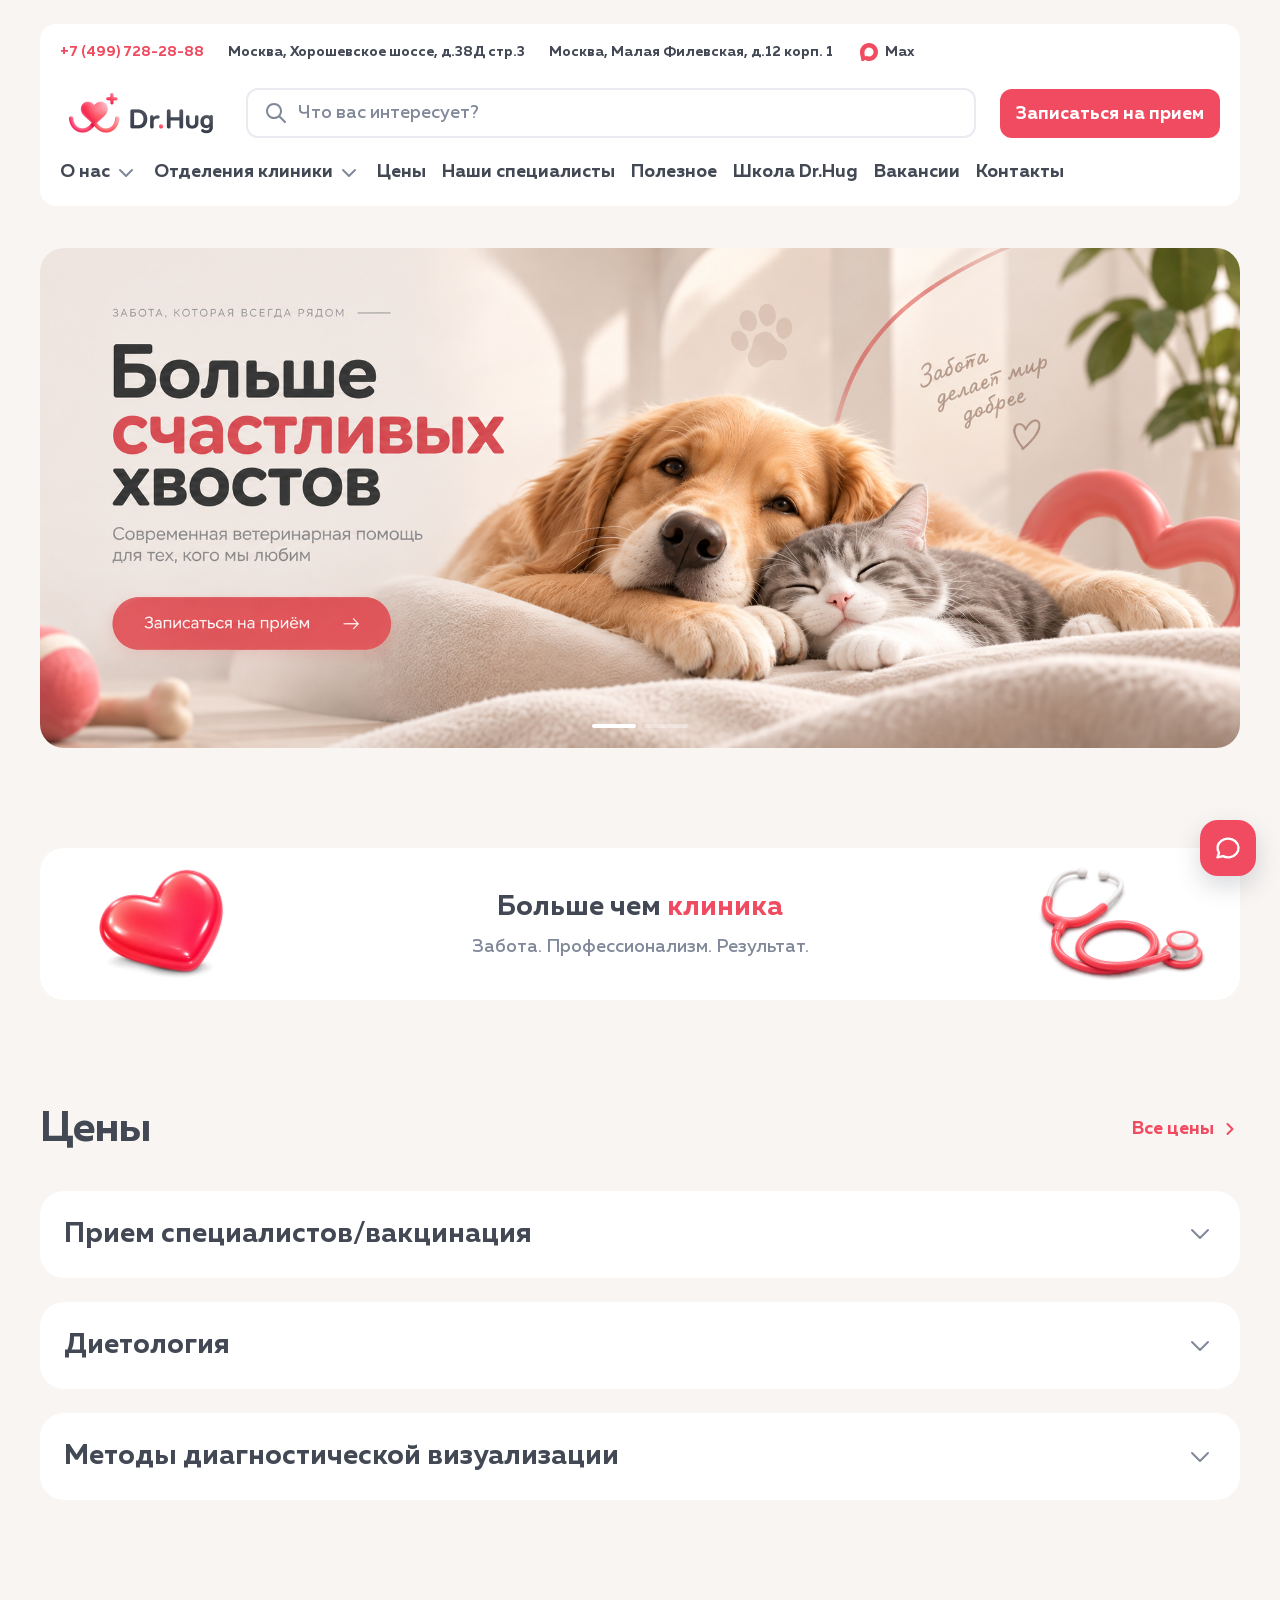
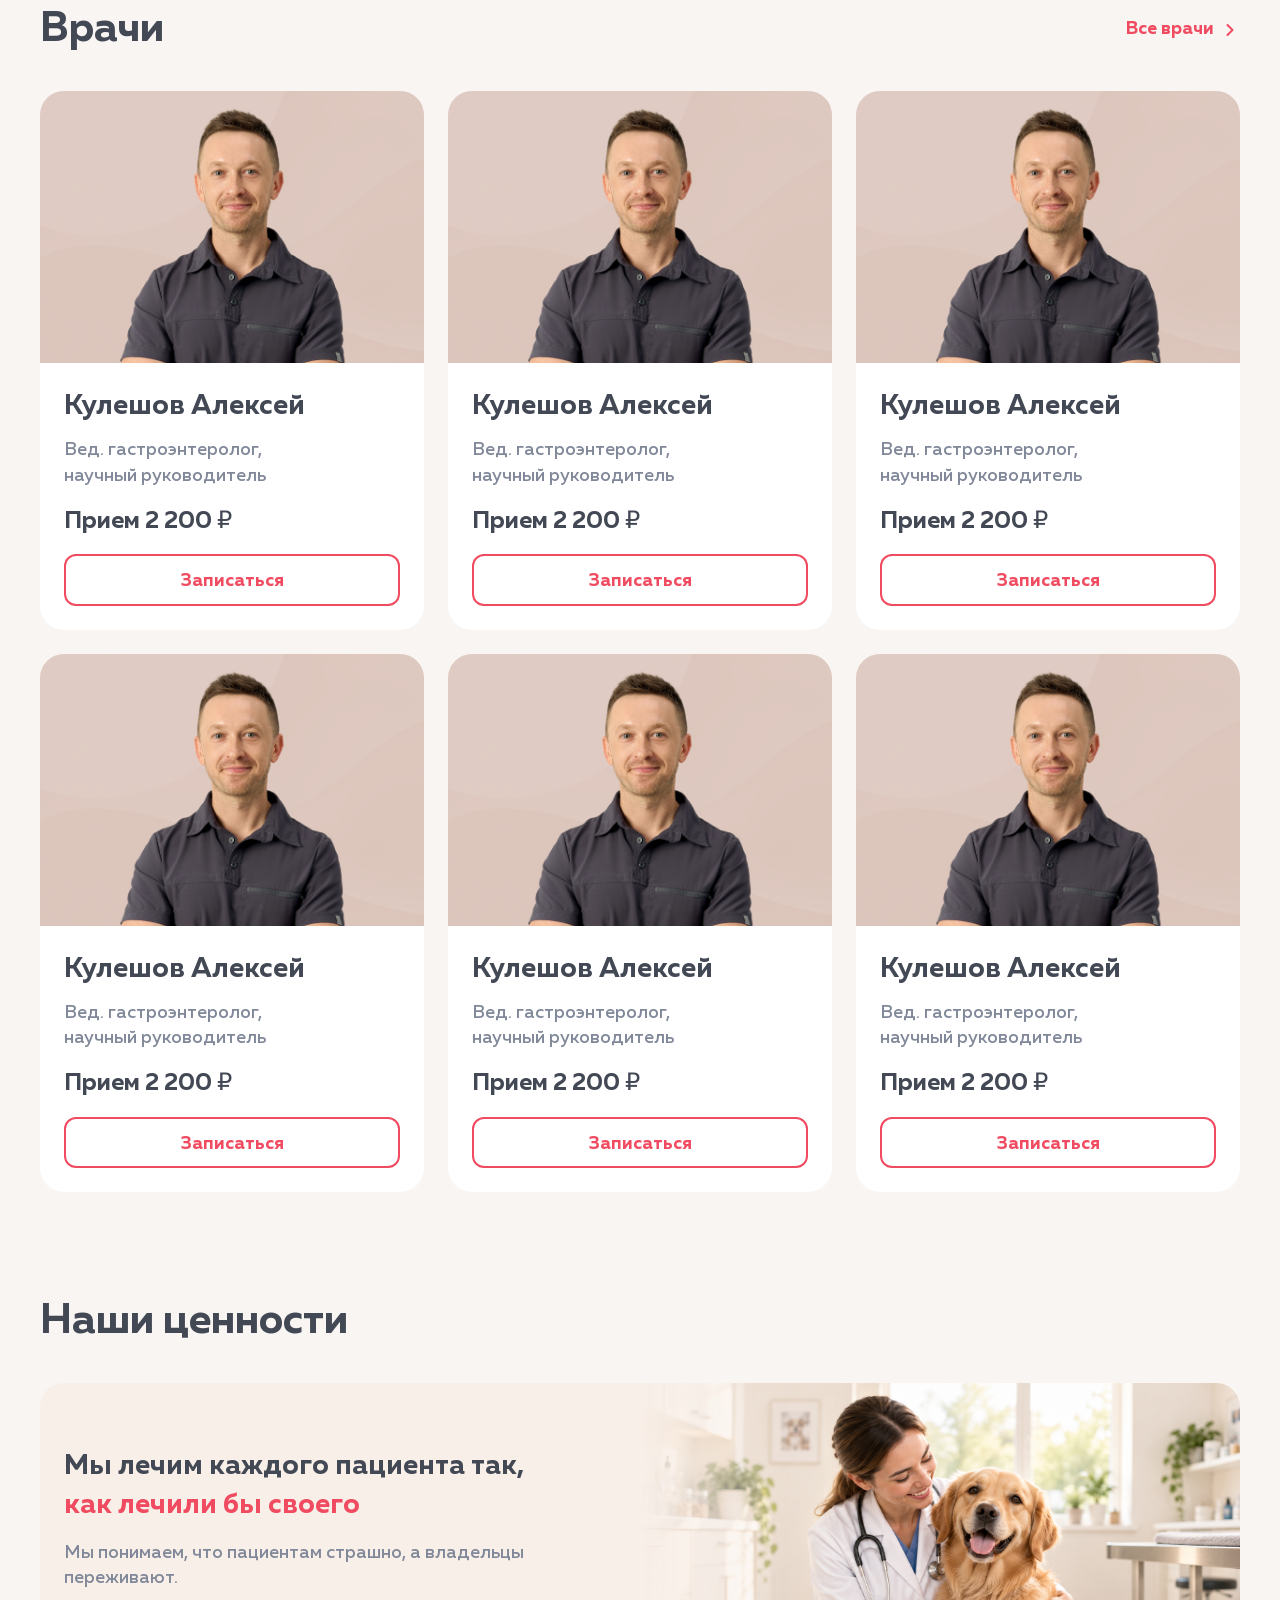
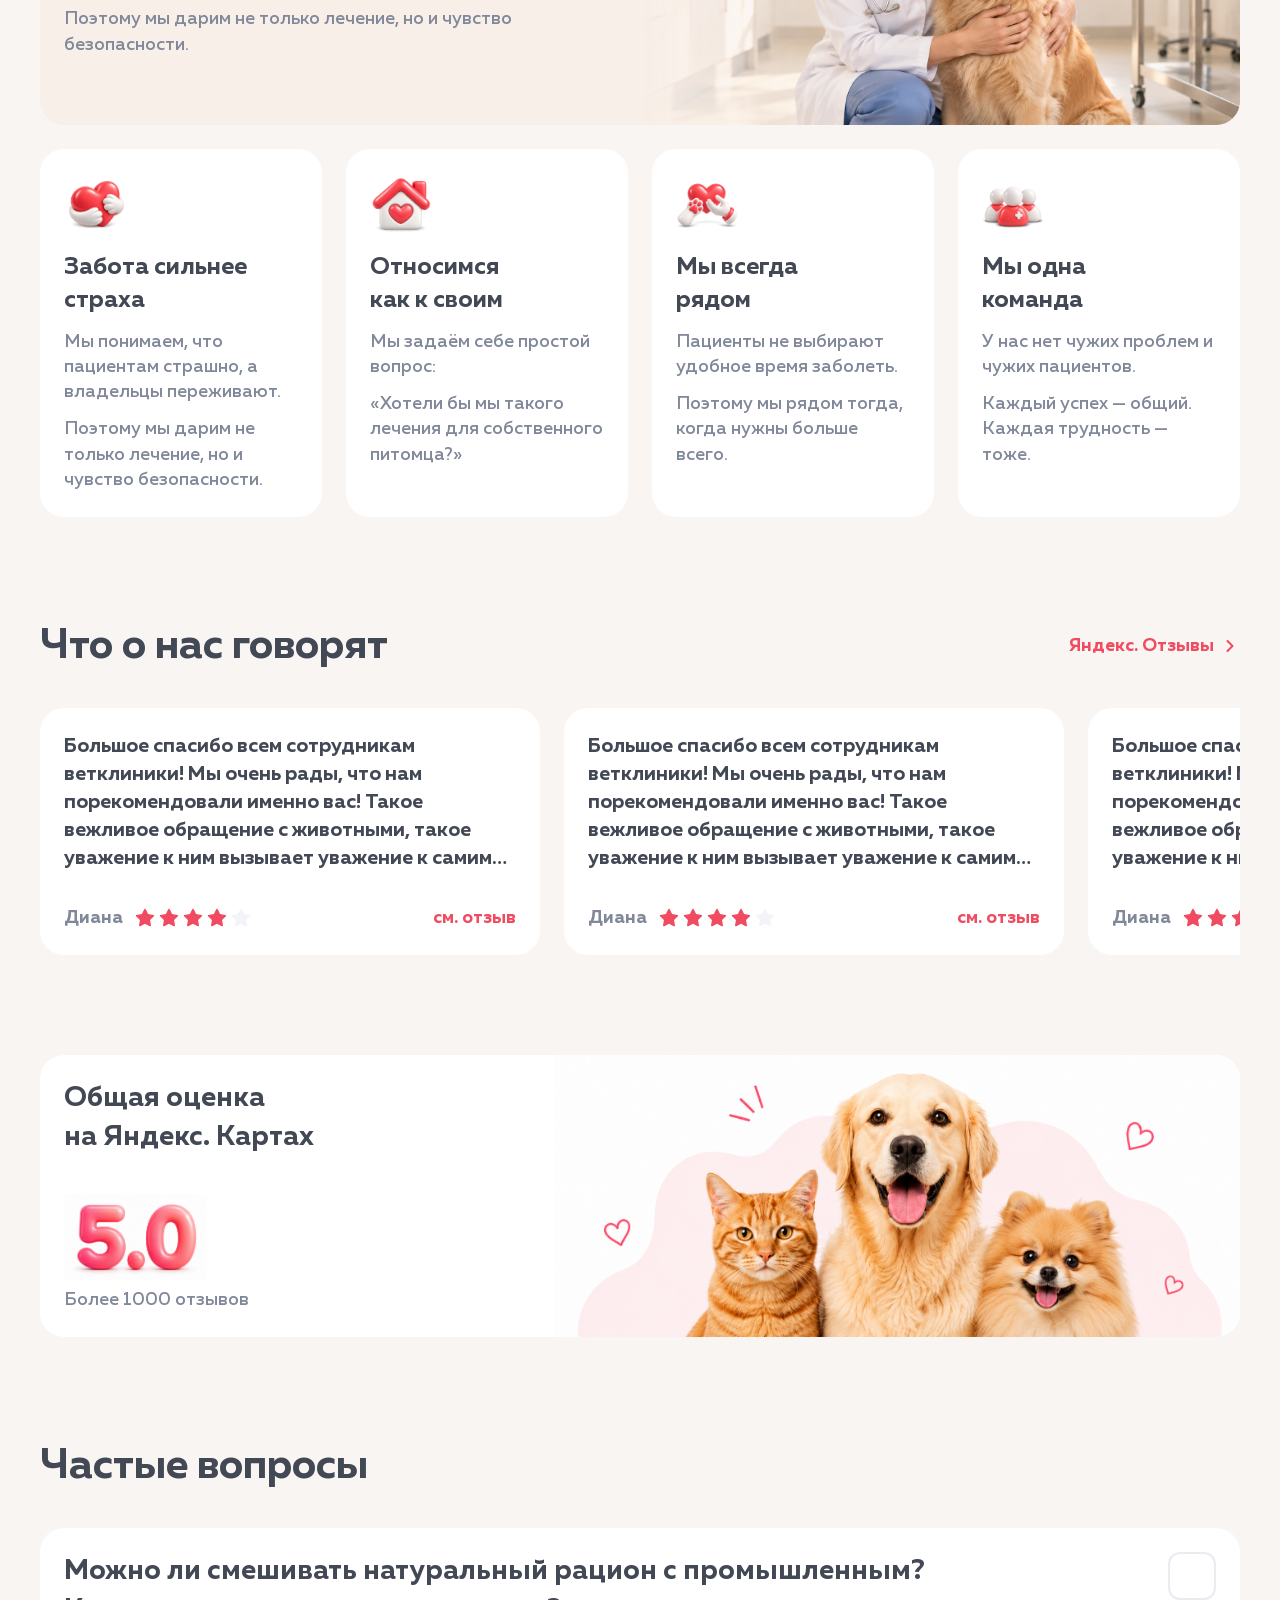
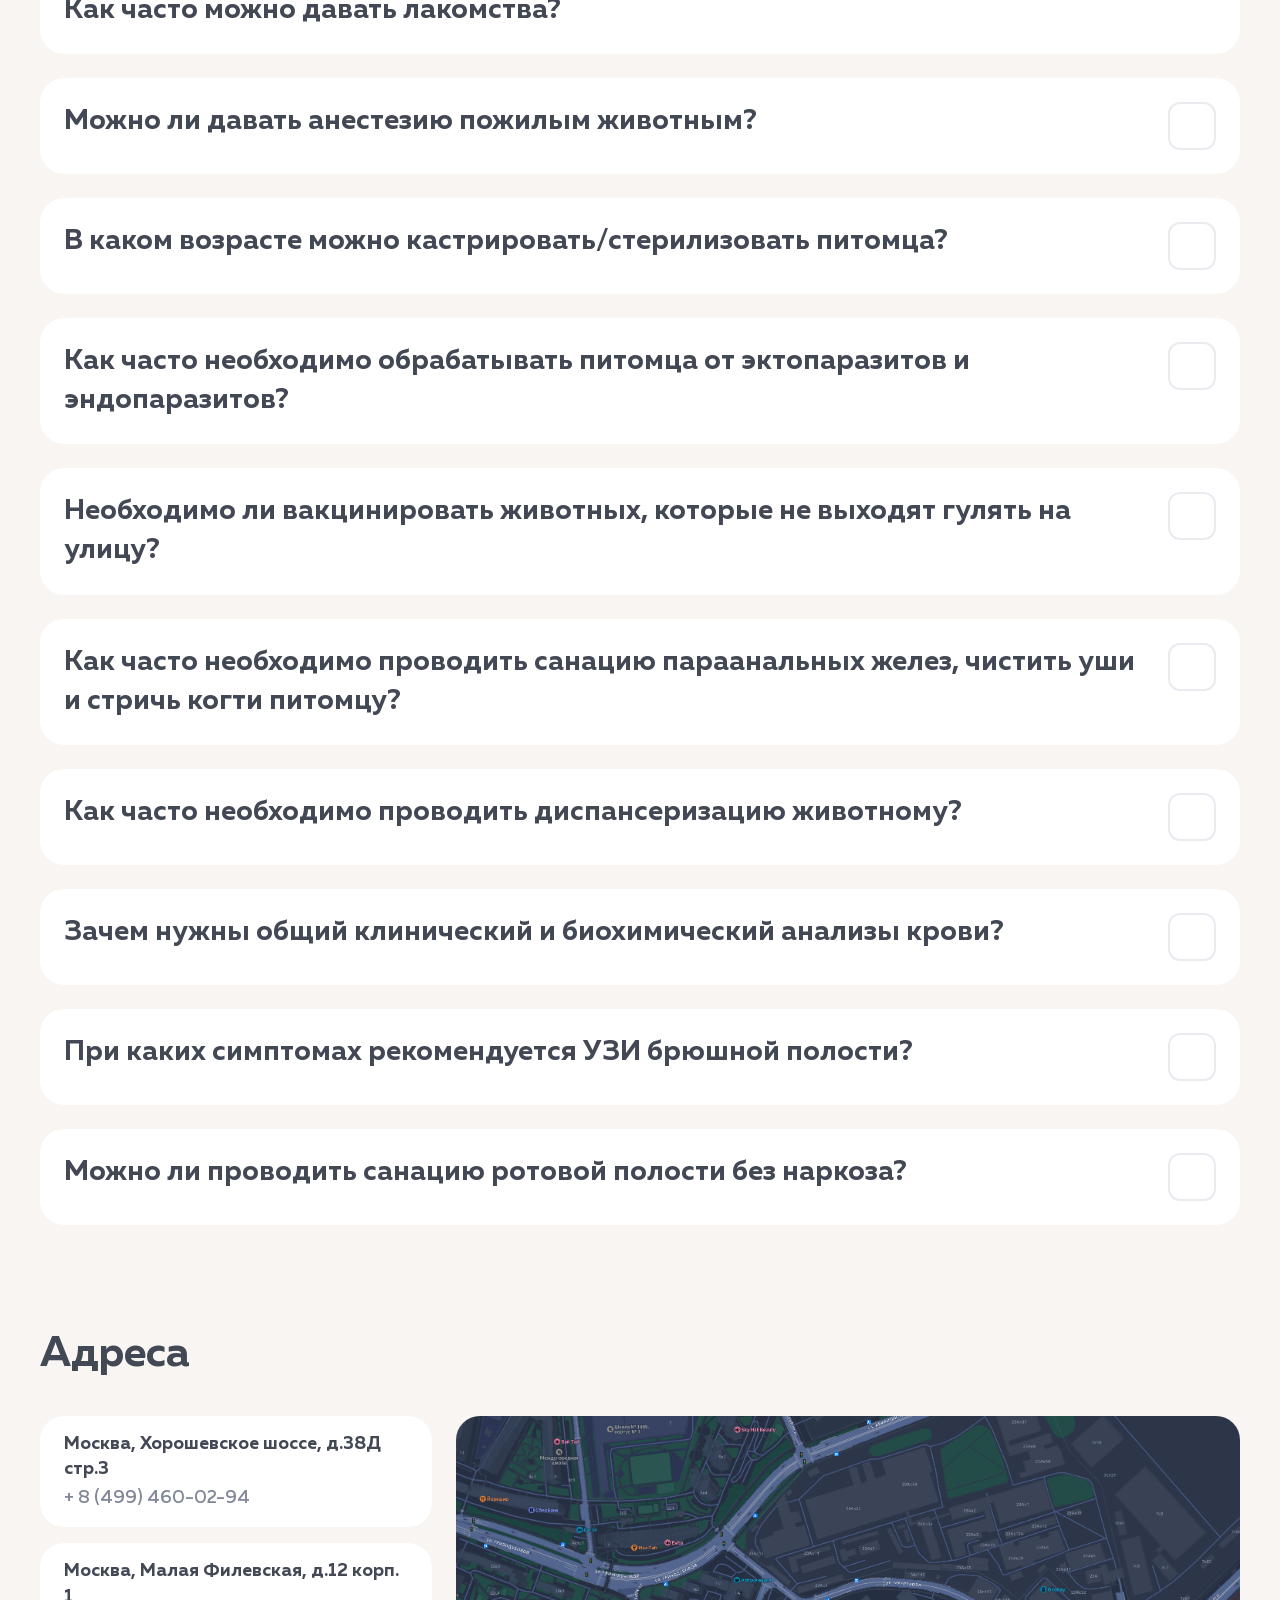
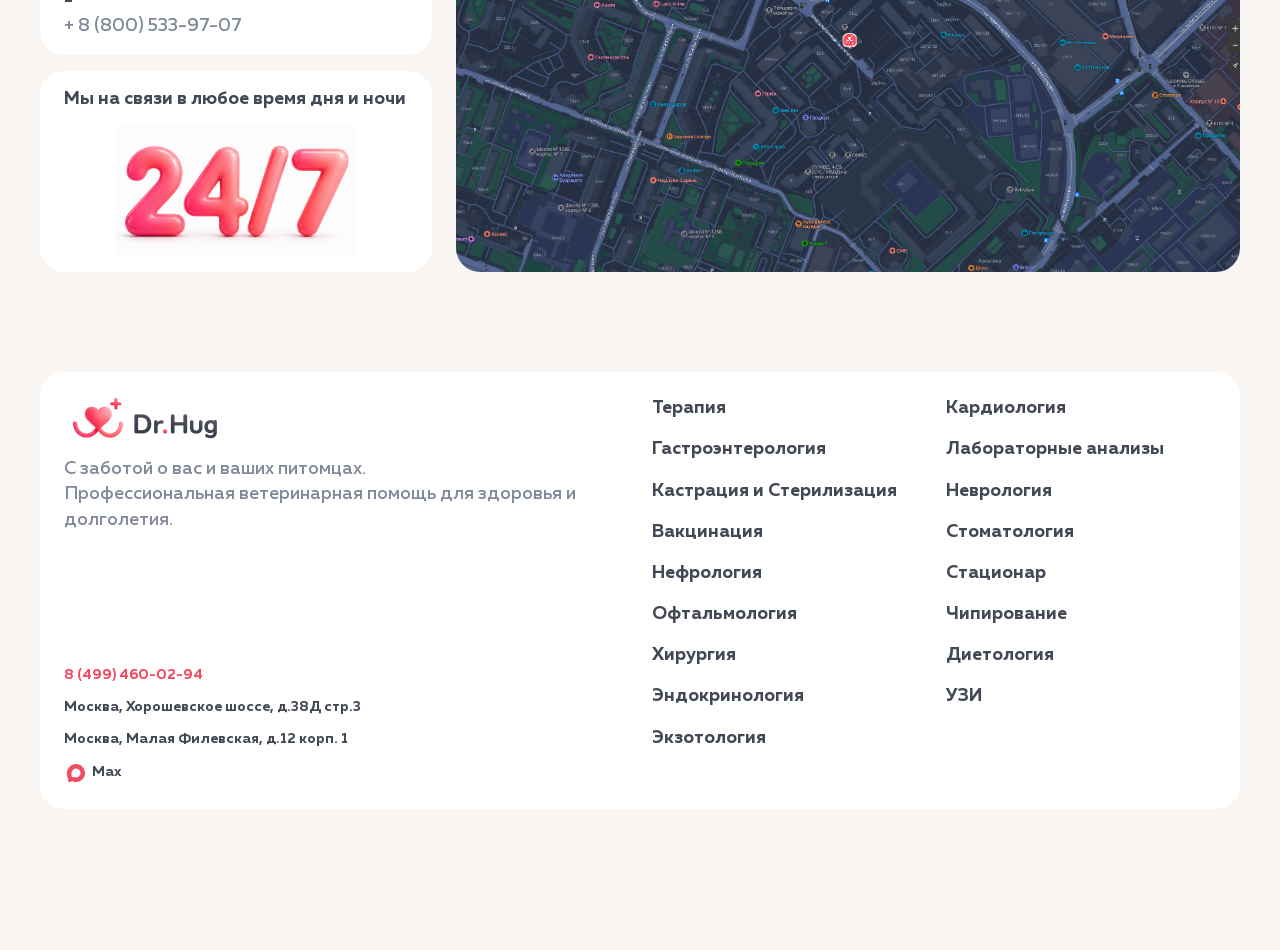
==== commit a8931230: "Add third homepage price accordion" ====
--- a/index.html
+++ b/index.html
@@ -86,6 +86,12 @@
             </tbody></table></div>
           </div>
         </div>
+        <div class="price-card collapsed">
+          <button class="accordion-heading" type="button" aria-expanded="false" aria-controls="diagnostics-price-content"><span>Методы диагностической визуализации</span><img class="chevron" src="assets/price-chevron-down.svg" alt=""></button>
+          <div id="diagnostics-price-content" class="accordion-content" hidden>
+            <div class="vaccine-banner"><img src="assets/info-stethoscope.png" alt=""><div><strong>Диагностика питомца</strong><p>Стоимость исследования уточняйте у администратора.</p></div><button class="button button-outline" type="button" data-chat-open>Связаться с нами</button></div>
+          </div>
+        </div>
       </section>
 
       <section class="section doctors" id="doctors"><div class="section-head"><h2>Врачи</h2><a href="specialists.html">Все врачи <span>›</span></a></div><div class="doctor-grid" id="doctor-grid"></div></section>
--- a/responsive.css
+++ b/responsive.css
@@ -159,6 +159,7 @@
   .header-main .logo{width:162px;height:45px}
   .header-appointment{display:none}
   .phone-action{display:none}
+  .header-chat-phone{display:flex}
   .header-icon,.menu-toggle{width:44px;height:44px;padding:10px}
   main{margin-top:48px}
   .hero{width:calc(100% + 32px);height:320px;margin-left:-16px}
@@ -417,17 +418,17 @@
 .logo .logo-image{display:block;width:100%;height:100%;max-width:none;object-fit:contain;object-position:left center}
 
 @media(max-width:600px){
-  .header-main{display:grid;grid-template-columns:minmax(0,1fr) repeat(2,44px);gap:4px;align-items:center}
+  .header-main{display:grid;grid-template-columns:minmax(0,1fr) repeat(3,44px);gap:4px;align-items:center}
   .header-main .logo{min-width:0;max-width:100%;margin-right:0;overflow:hidden}
   .logo .logo-image{max-width:100%}
 }
 @media(min-width:361px) and (max-width:400px){
-  .header-main{grid-template-columns:minmax(0,1fr) repeat(2,40px)}
+  .header-main{grid-template-columns:minmax(0,1fr) repeat(3,40px)}
   .header-main .logo{width:136px;height:38px}
   .header-icon,.menu-toggle{width:40px;height:40px;padding:8px}
 }
 @media(max-width:360px){
-  .header-main{grid-template-columns:minmax(0,1fr) repeat(2,40px)}
+  .header-main{grid-template-columns:minmax(0,1fr) repeat(3,40px)}
 }
 @media(max-width:400px){
   .intro-banner{height:auto;min-height:0;padding:20px 16px;gap:8px}
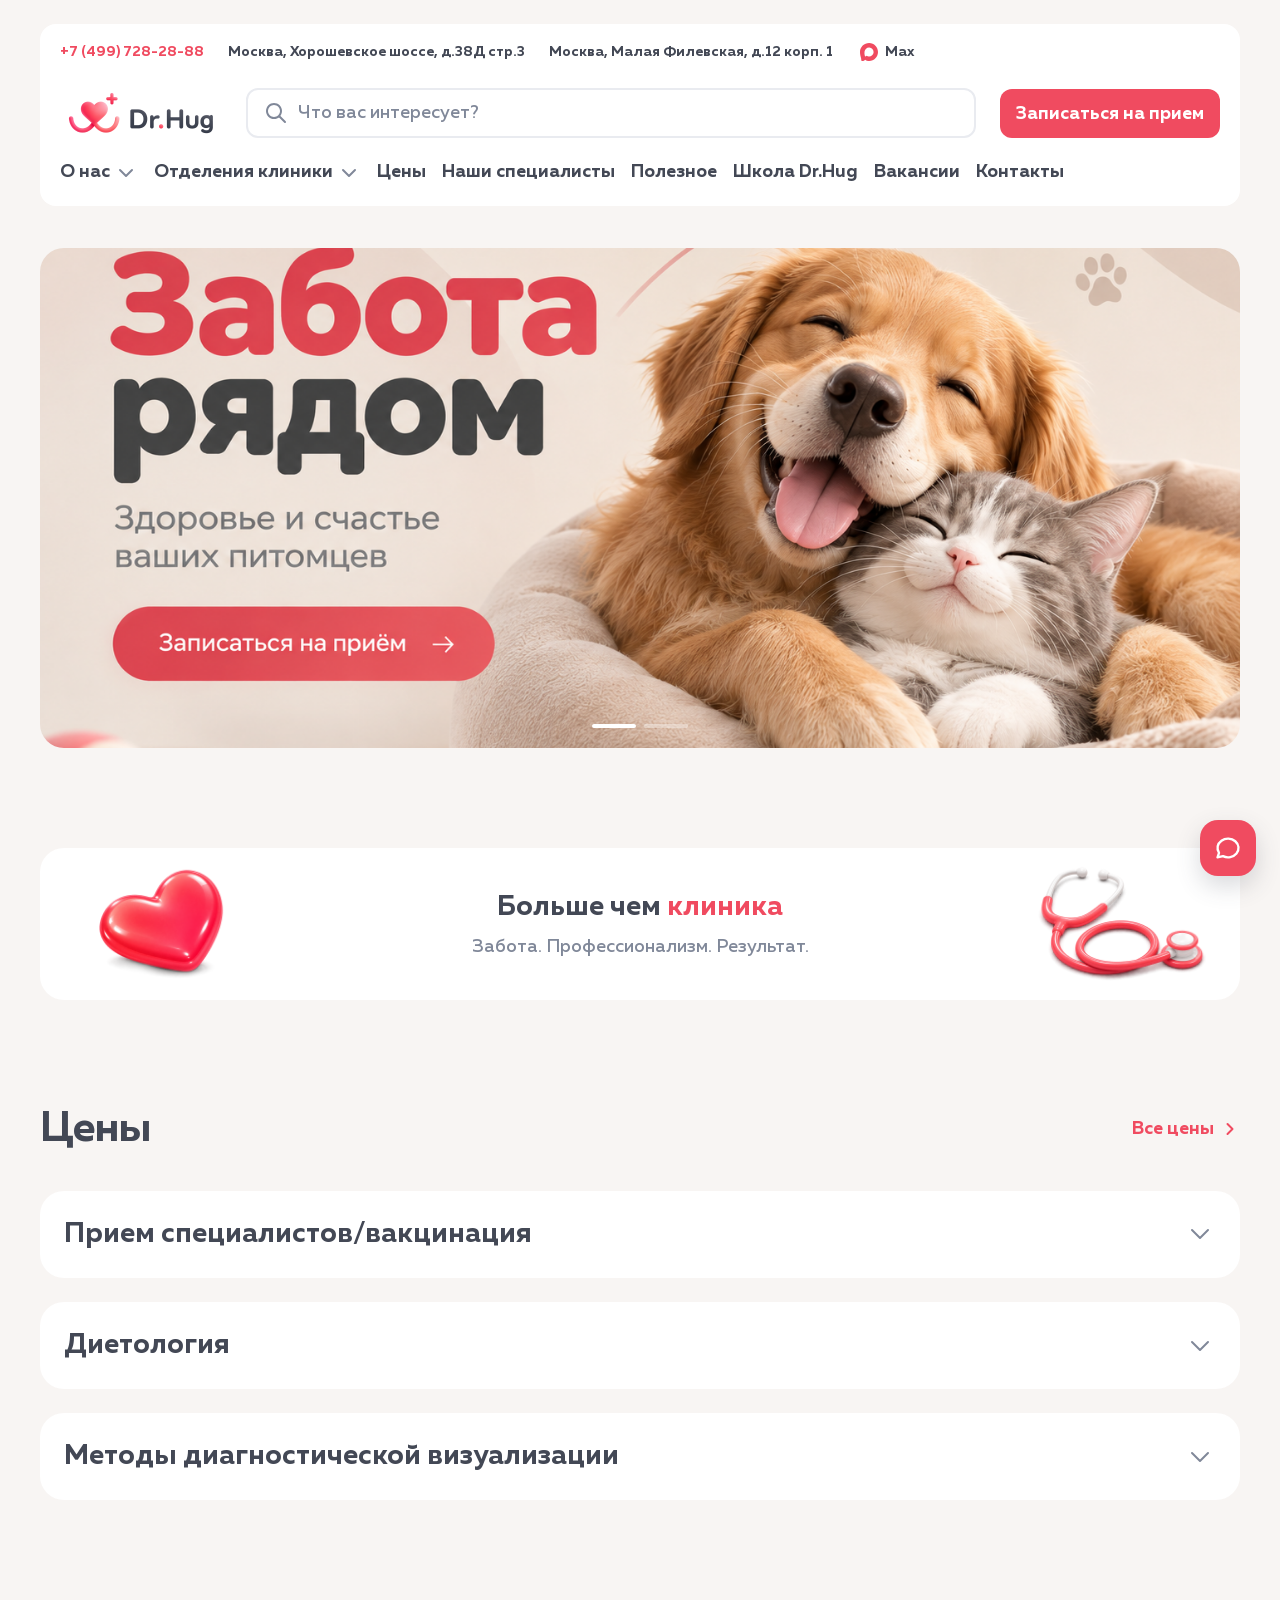
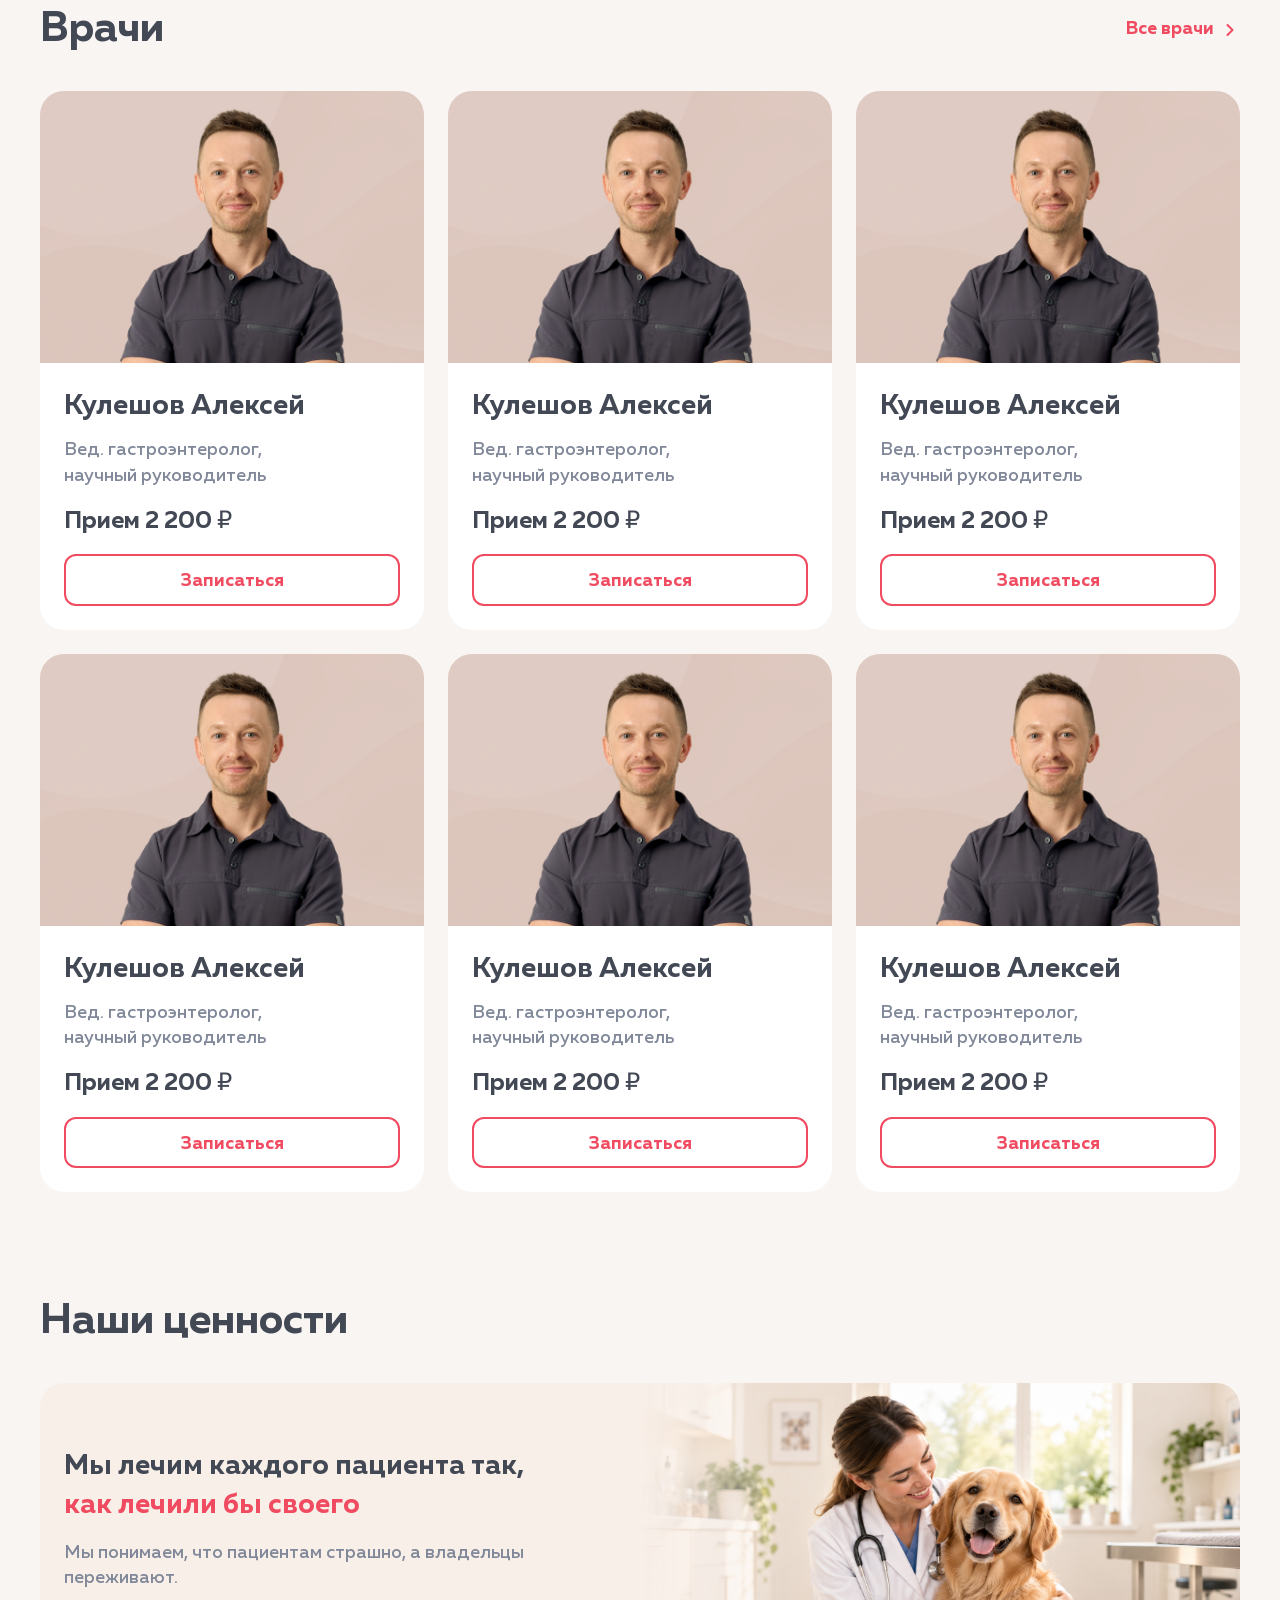
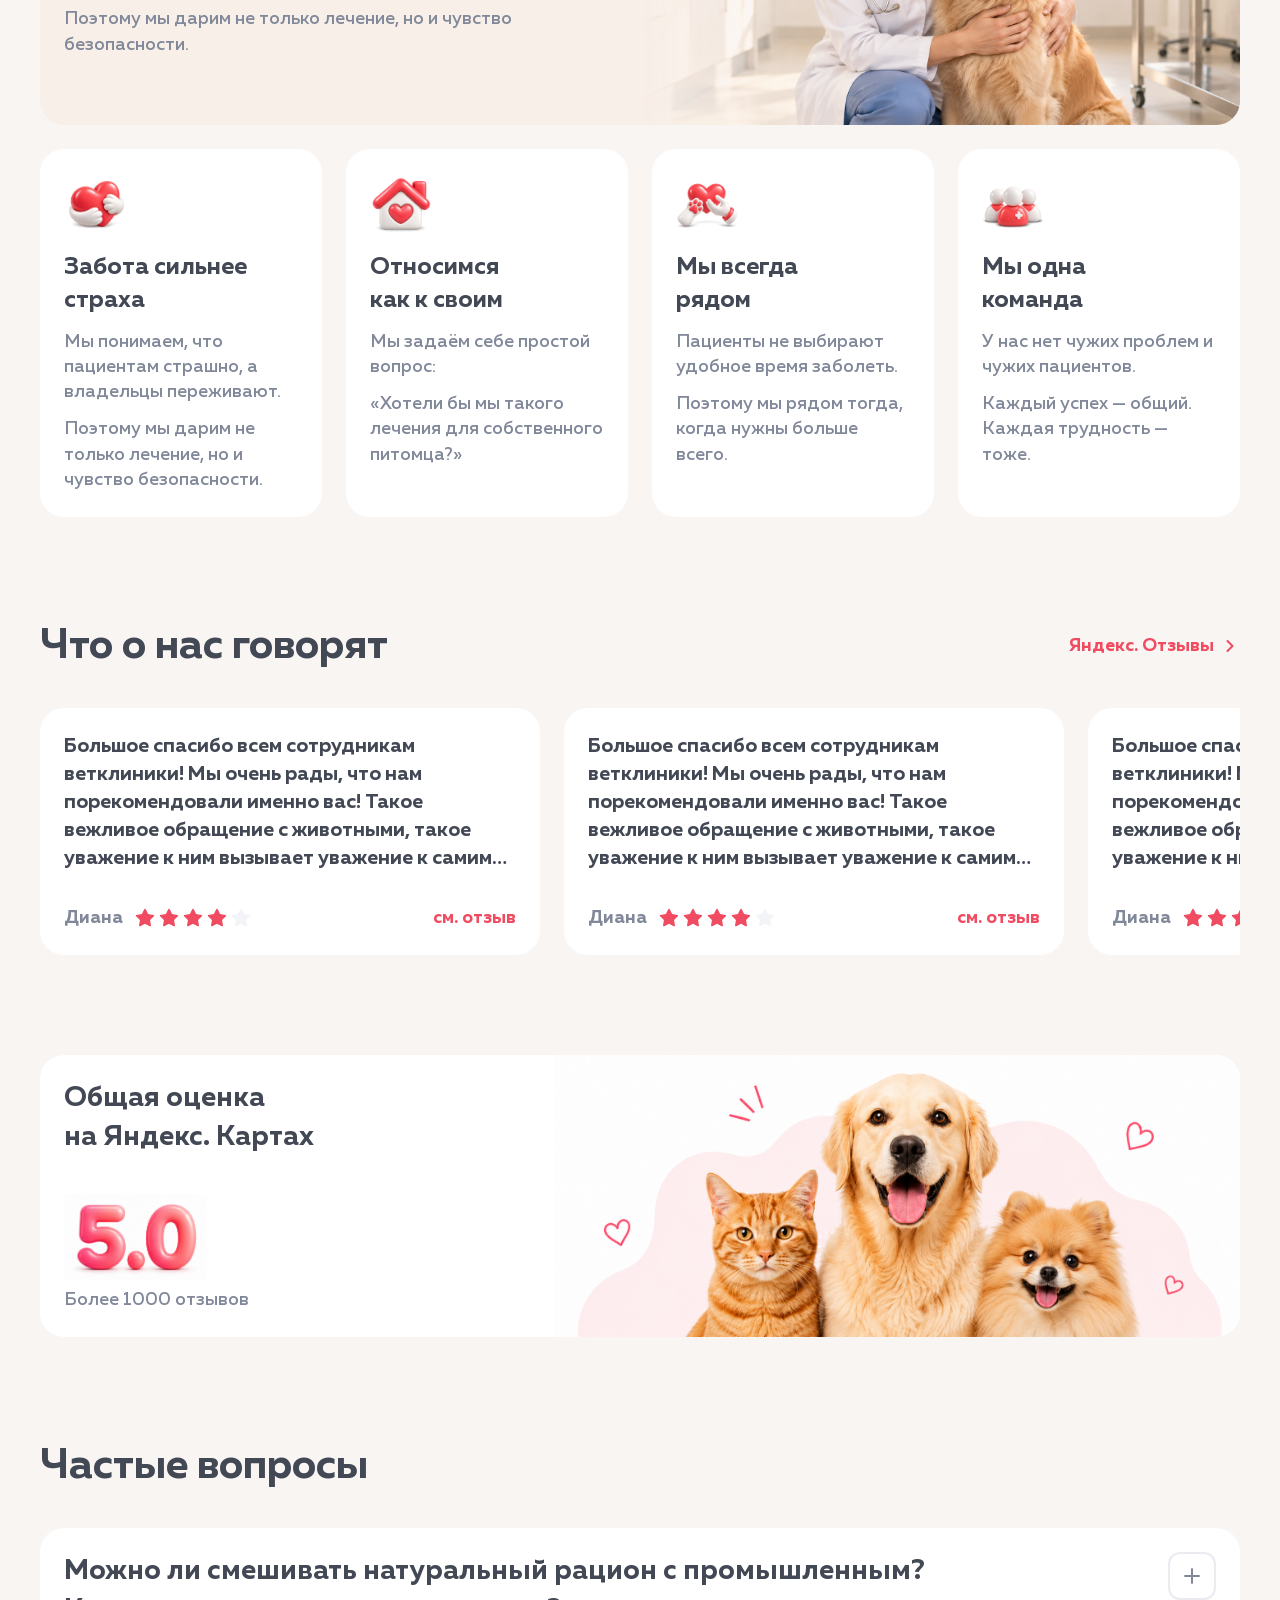
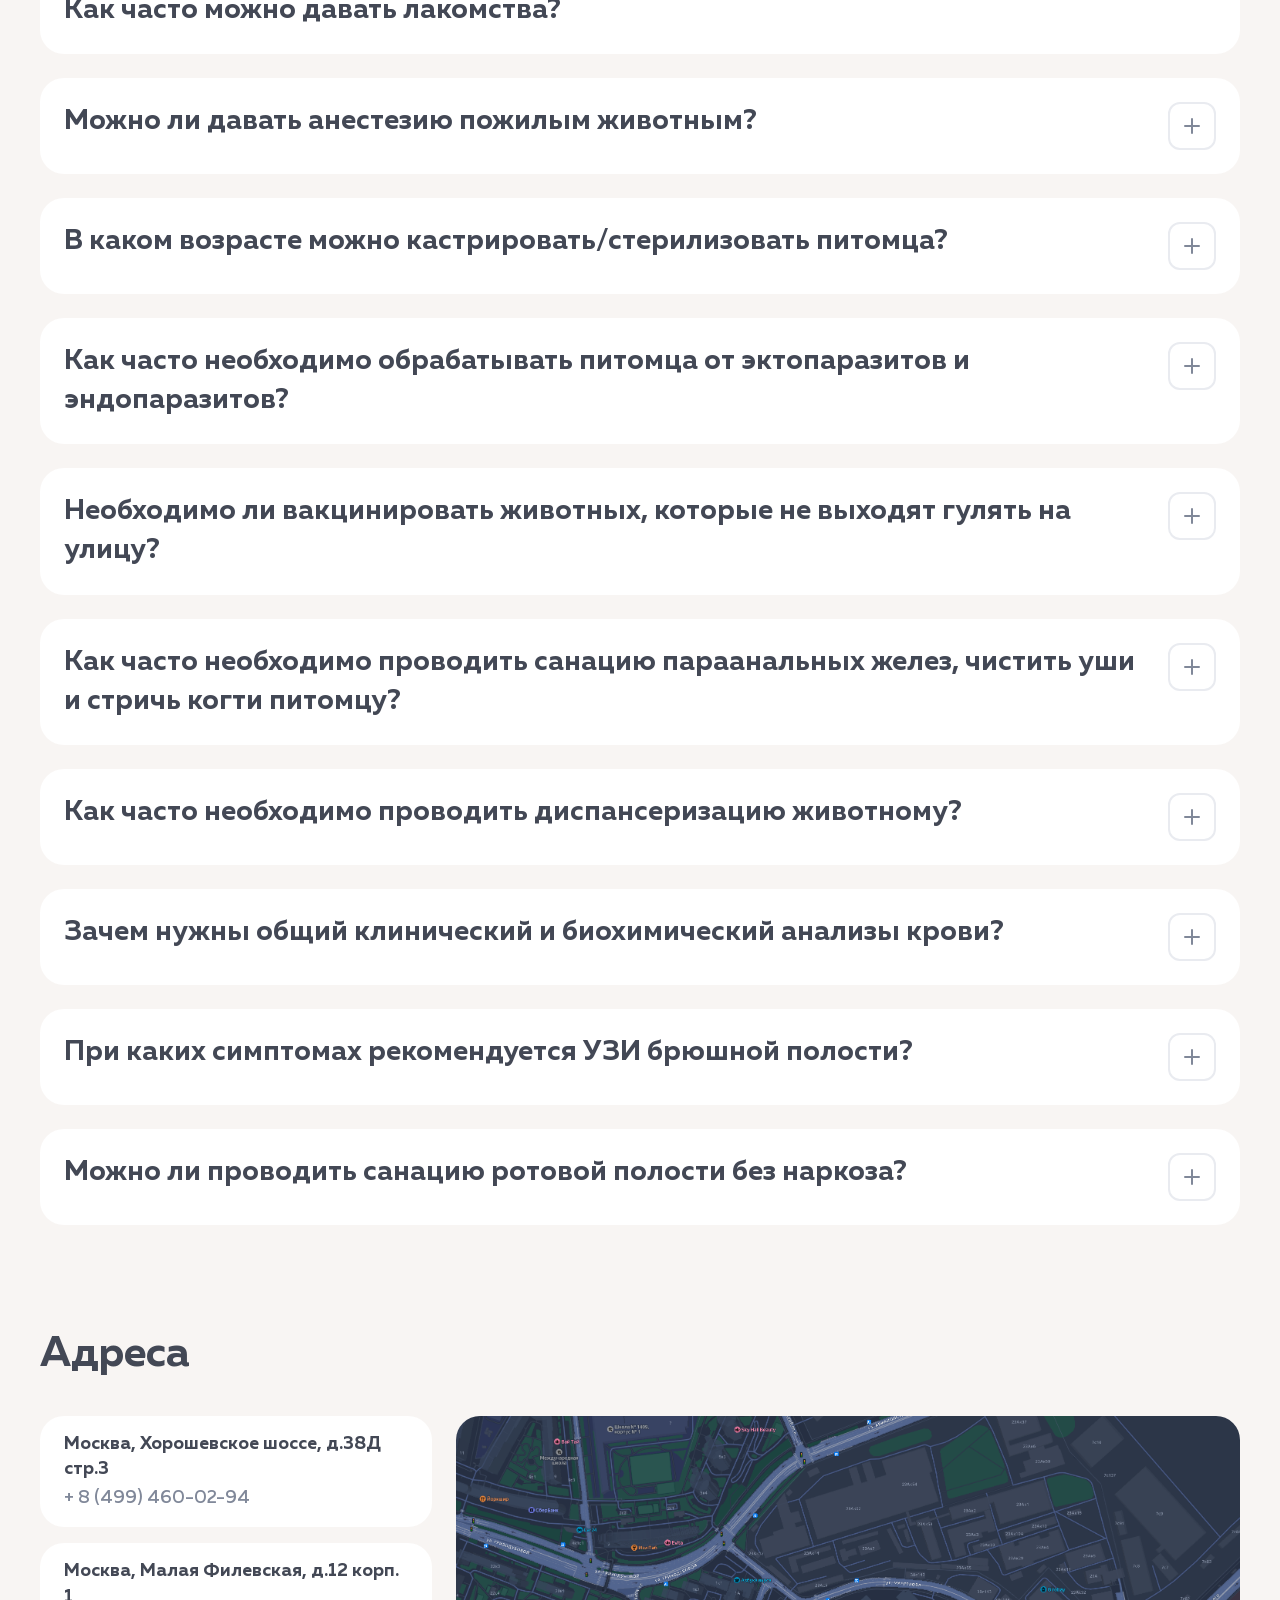
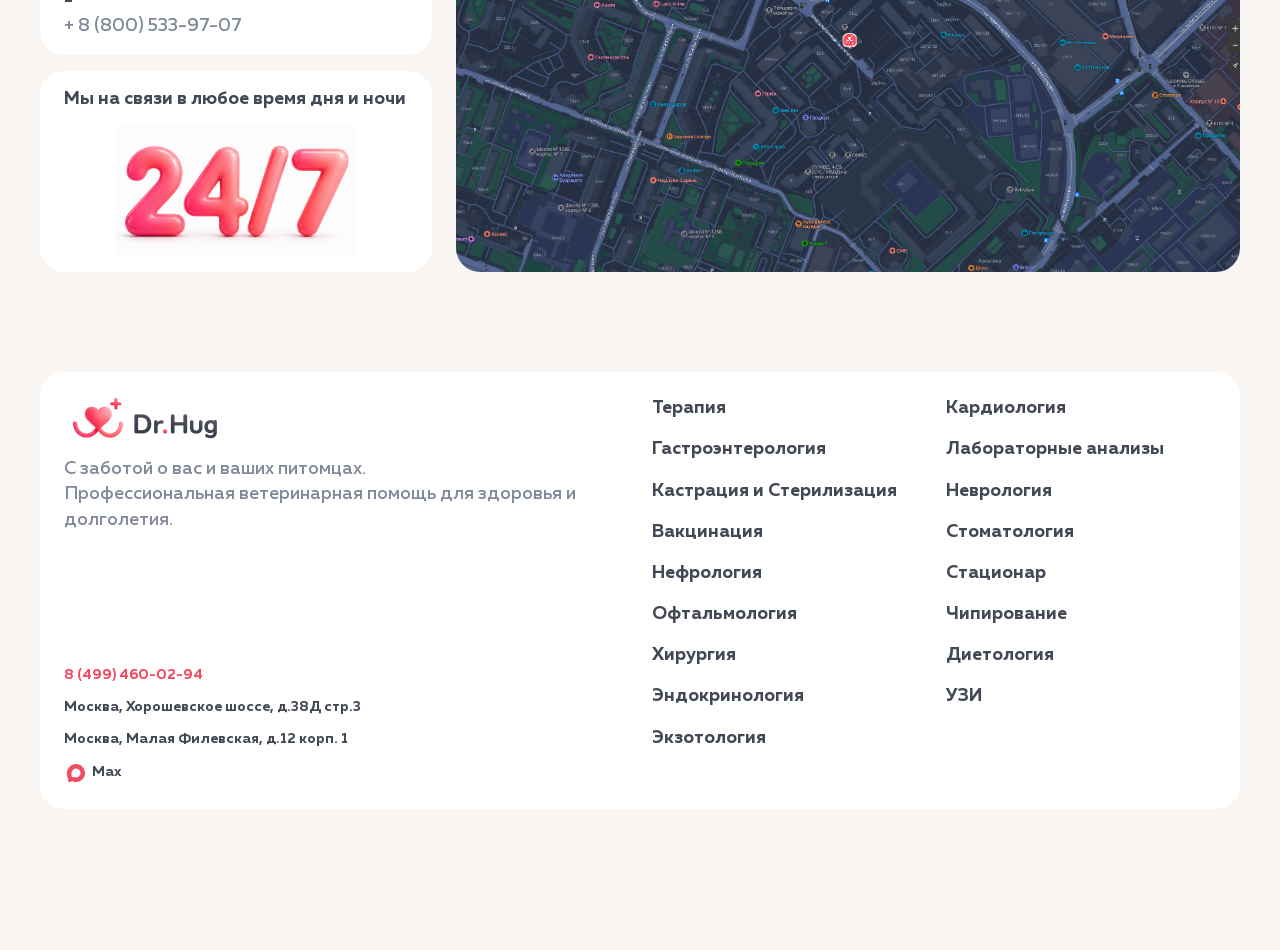
==== commit 76f60e16: "Add diagnostic prices and promotion details" ====
--- a/index.html
+++ b/index.html
@@ -89,7 +89,13 @@
         <div class="price-card collapsed">
           <button class="accordion-heading" type="button" aria-expanded="false" aria-controls="diagnostics-price-content"><span>Методы диагностической визуализации</span><img class="chevron" src="assets/price-chevron-down.svg" alt=""></button>
           <div id="diagnostics-price-content" class="accordion-content" hidden>
-            <div class="vaccine-banner"><img src="assets/info-stethoscope.png" alt=""><div><strong>Диагностика питомца</strong><p>Стоимость исследования уточняйте у администратора.</p></div><button class="button button-outline" type="button" data-chat-open>Связаться с нами</button></div>
+            <div class="vaccine-banner"><img src="assets/info-stethoscope.png" alt=""><div><strong>Диагностика питомца</strong><p>Подскажем, какое исследование подойдёт питомцу, и поможем с записью.</p></div><button class="button button-outline" type="button" data-chat-open>Связаться с нами</button></div>
+            <div class="price-table-wrap"><table class="price-table"><thead><tr><th>Наименование услуги</th><th>Стоимость</th></tr></thead><tbody>
+              <tr><td>УЗИ органов брюшной полости</td><td>3 200 ₽</td></tr>
+              <tr><td class="sale-service"><span class="service-name">Рентгенография грудной клетки (2 проекции)</span> <button class="sale-tag" type="button" aria-haspopup="dialog" data-sale="diagnostics"><img src="assets/price-info.svg" alt="">Условия акции</button></td><td><span class="accent">4 800 ₽</span> <del>6 000 ₽</del></td></tr>
+              <tr><td>Рентгенография конечности (1 / 2 проекции)</td><td>2 600 ₽ <span class="price-separator">/</span> 3 600 ₽</td></tr>
+              <tr><td>Эхокардиография</td><td>5 500 ₽</td></tr>
+            </tbody></table></div>
           </div>
         </div>
       </section>
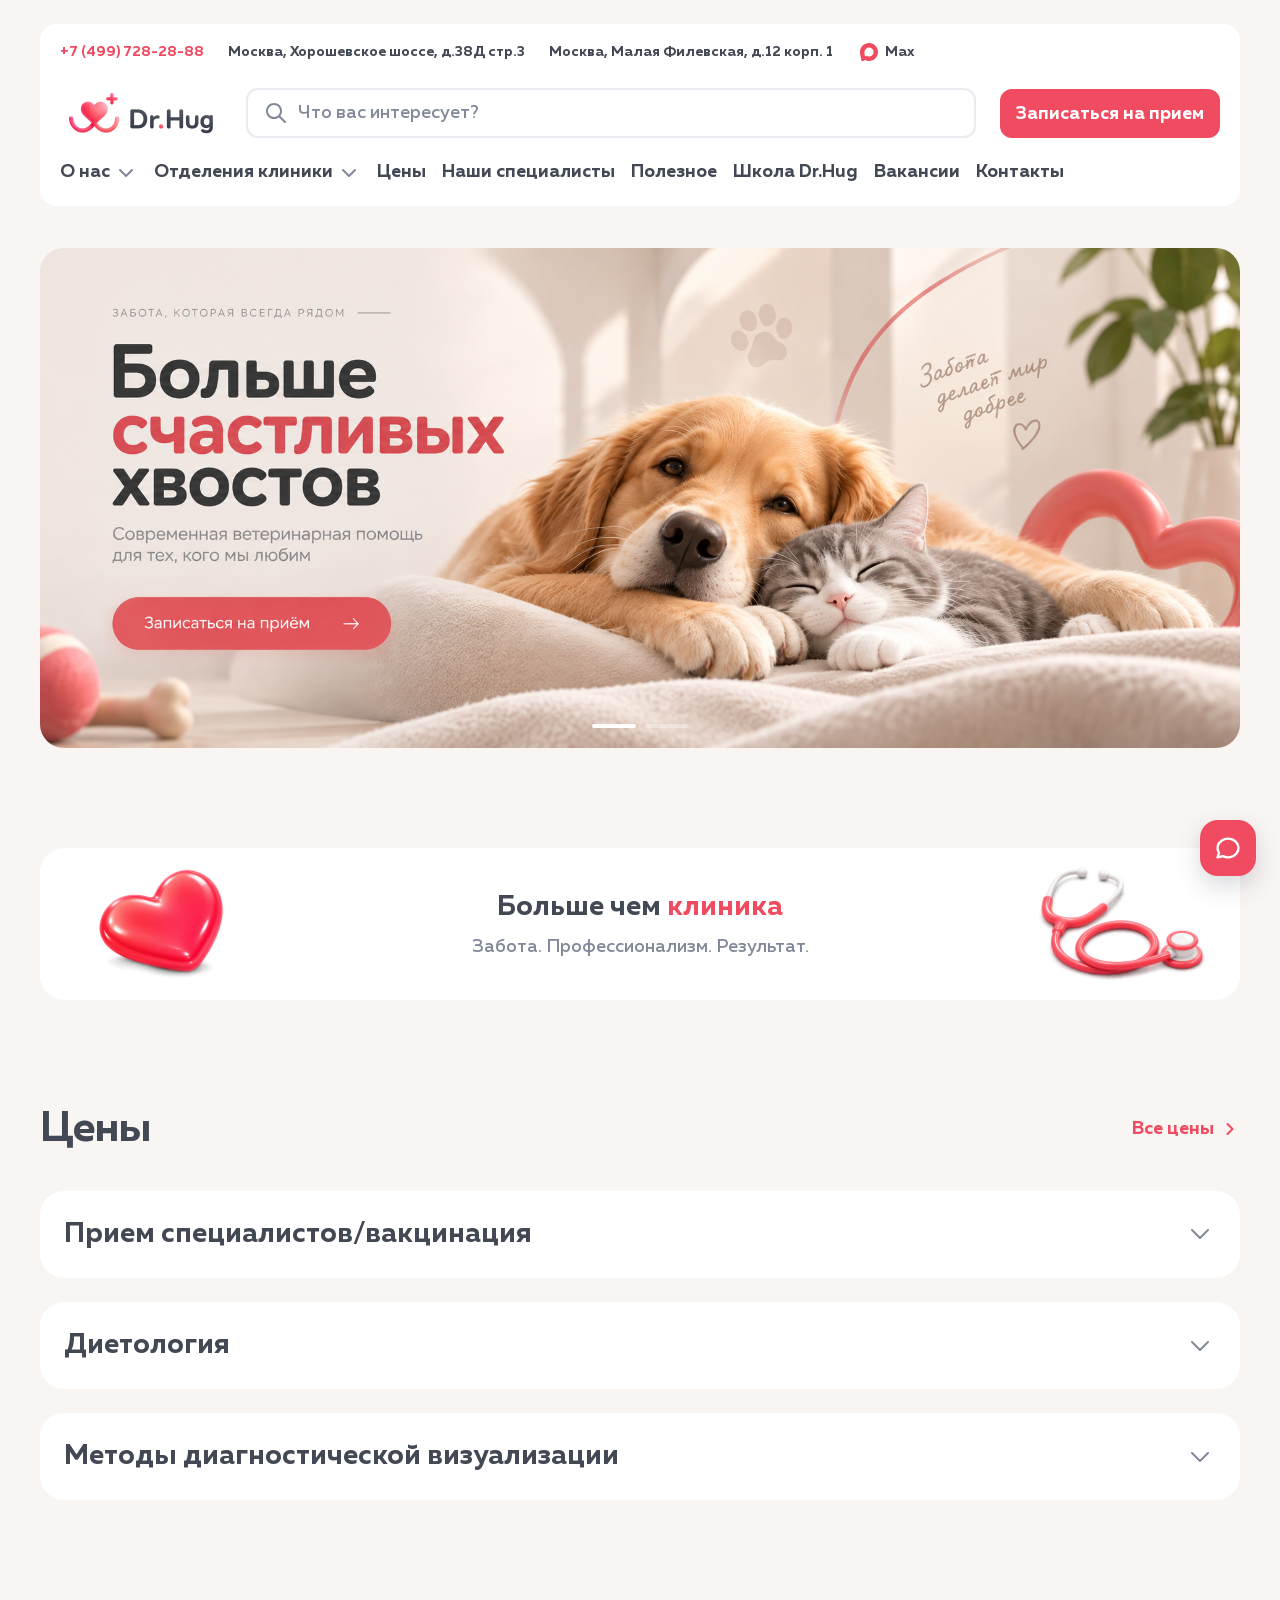
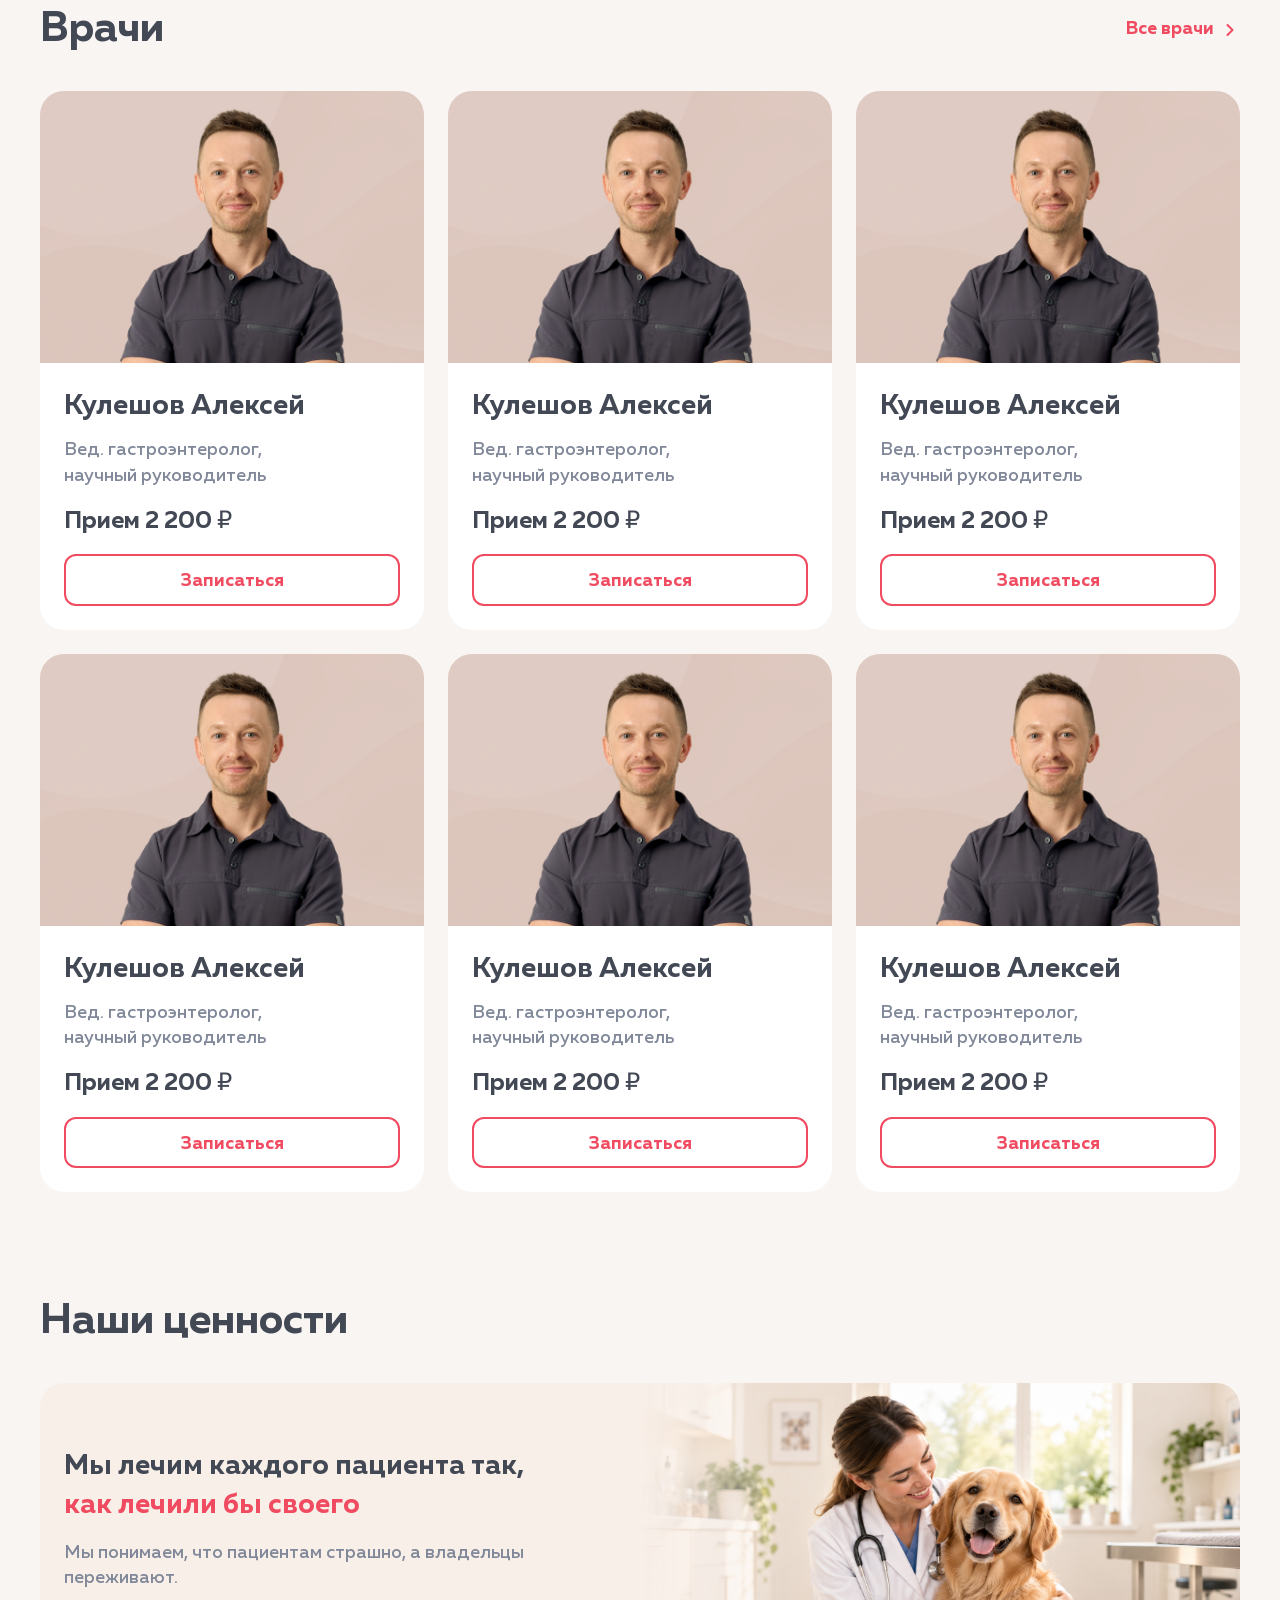
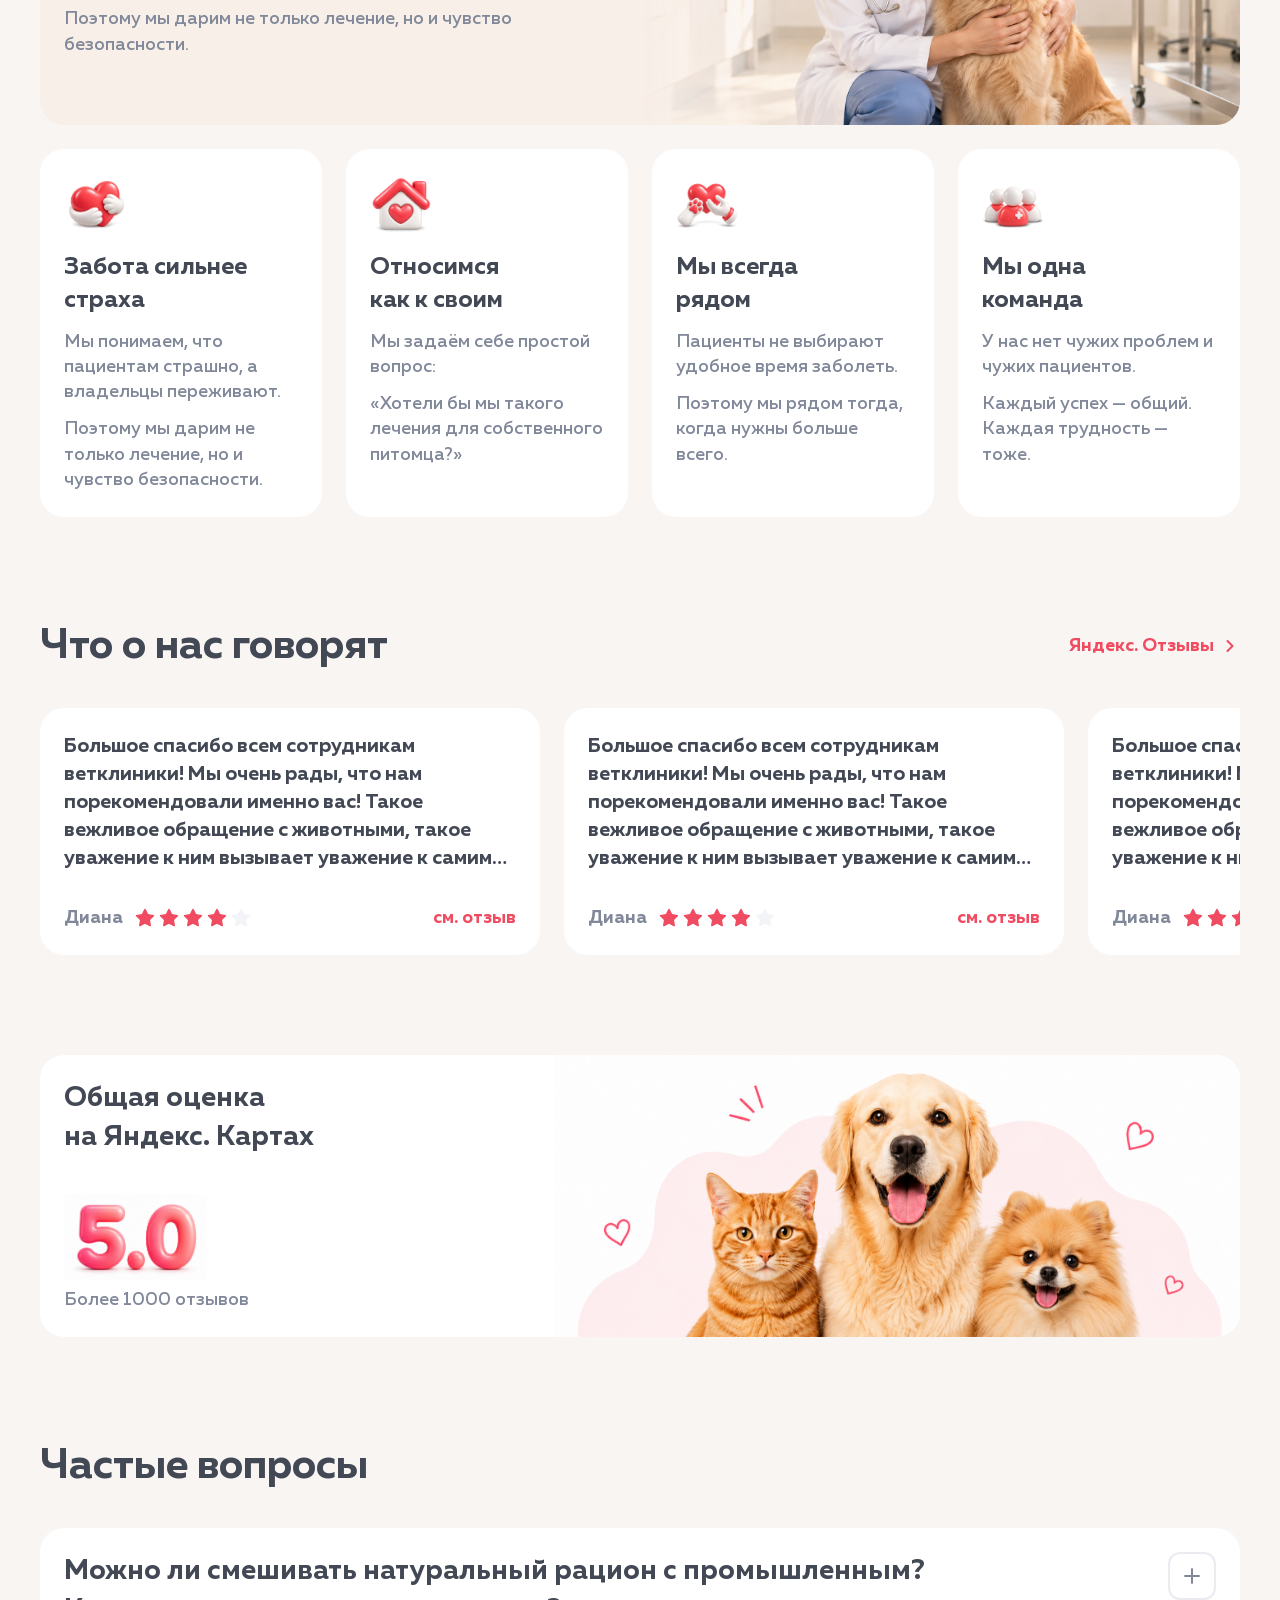
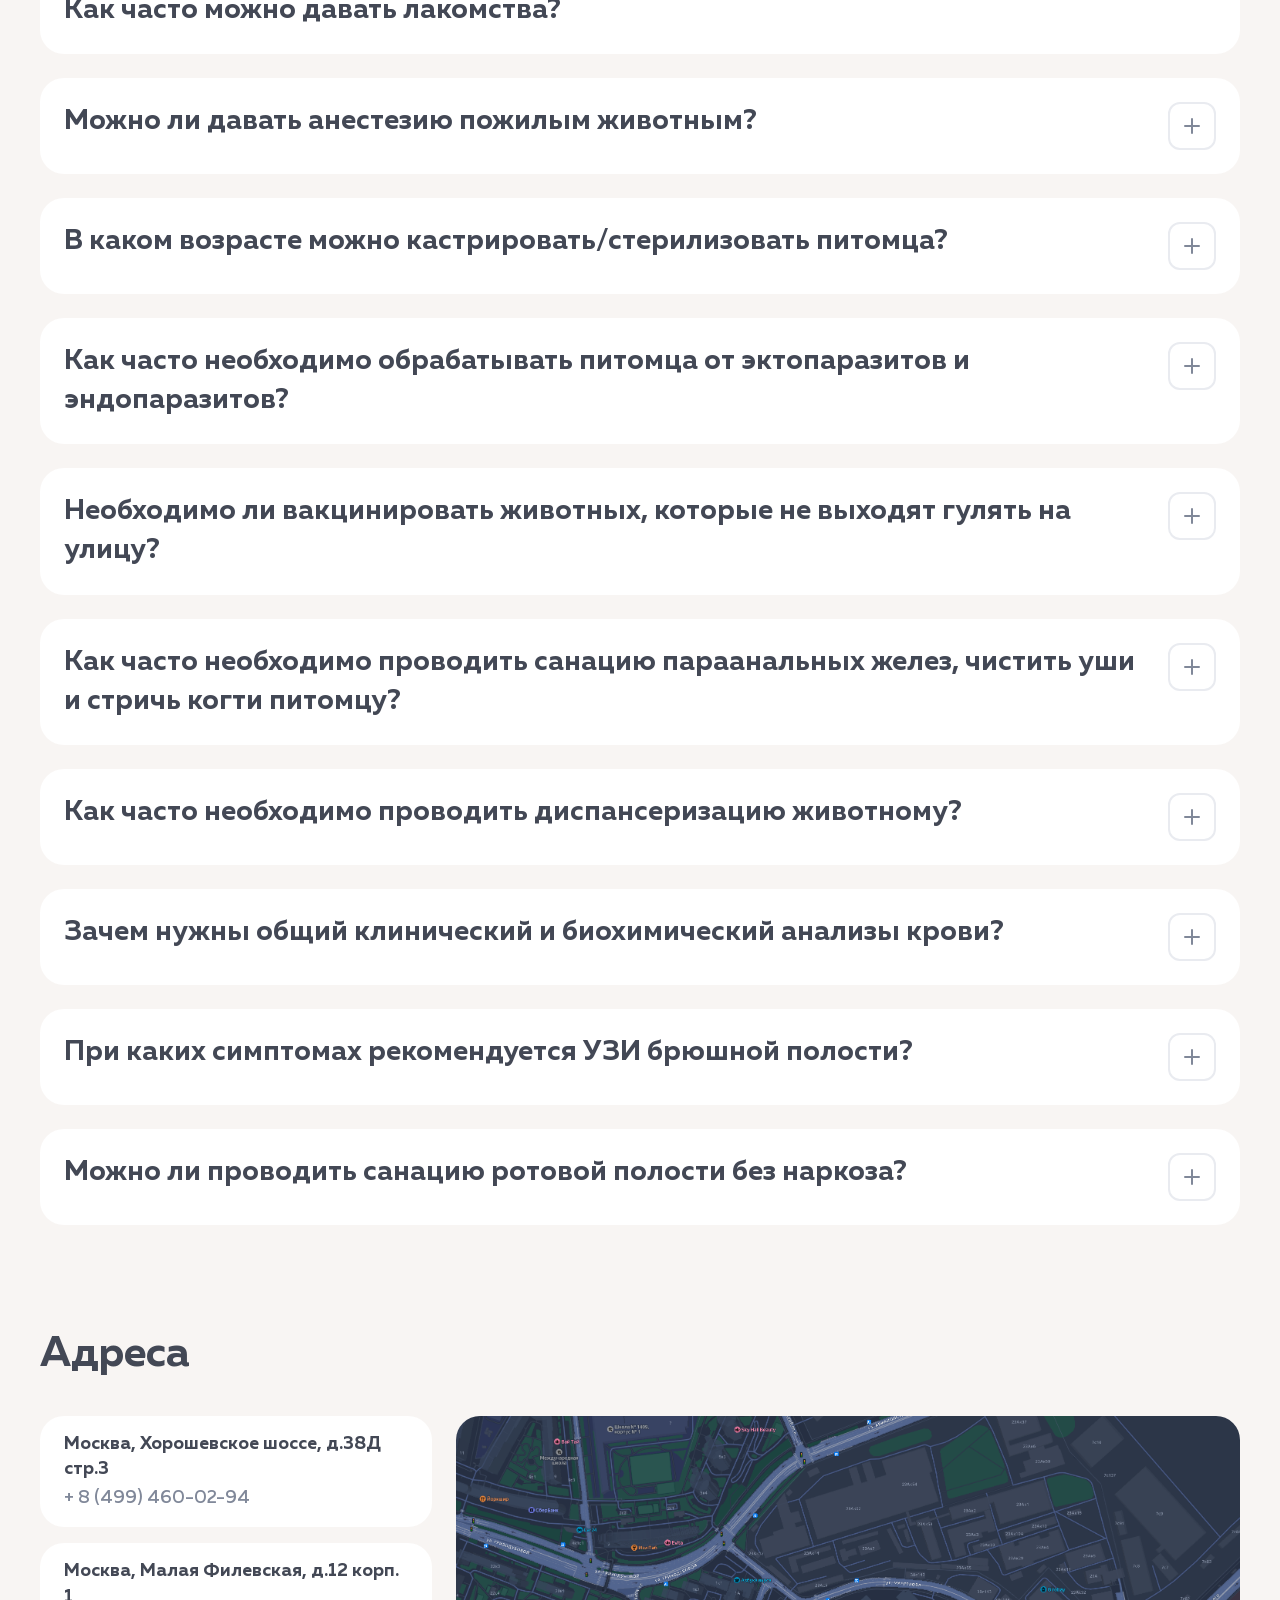
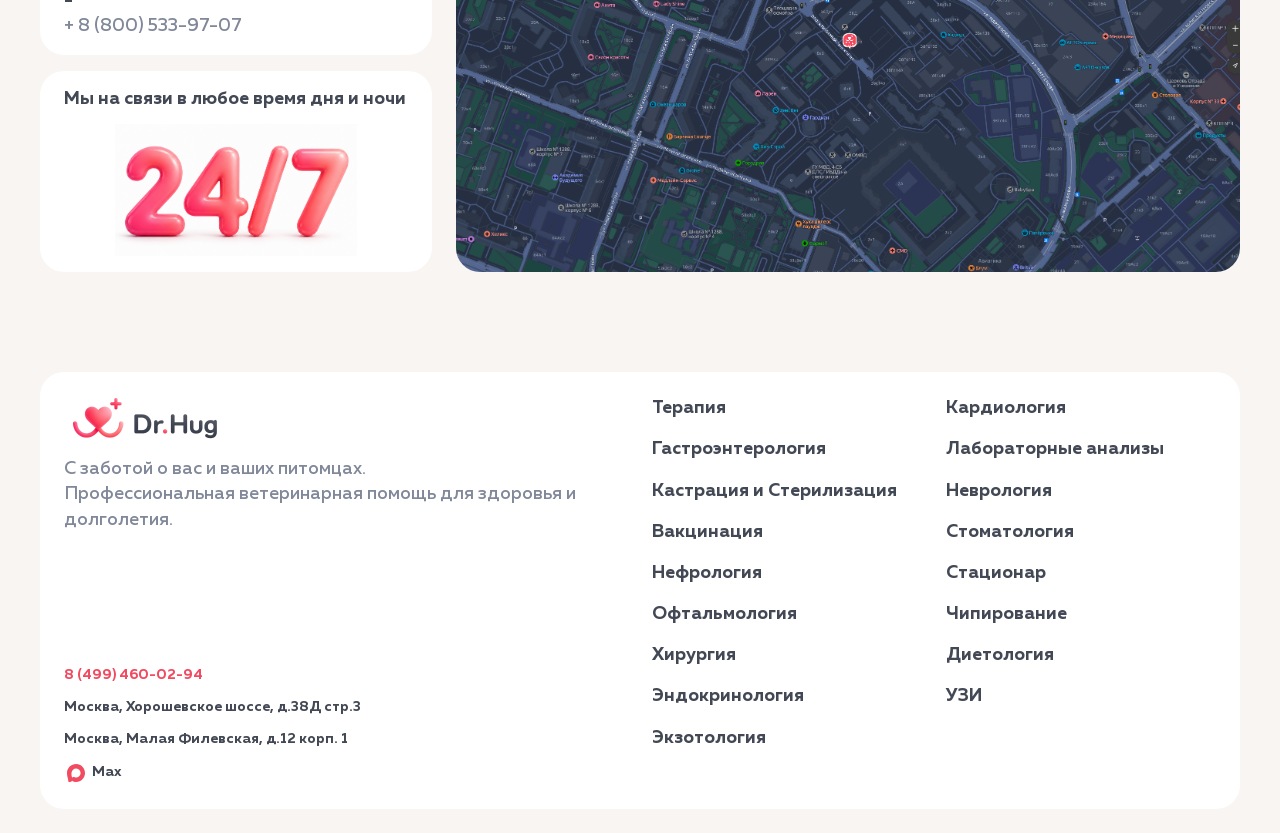
==== commit c765d095: "Add inpatient page and responsive illustrations" ====
--- a/index.html
+++ b/index.html
@@ -115,7 +115,7 @@
       <section class="section contacts" id="contacts"><div class="section-head"><h2>Адреса</h2></div><div class="contact-grid"><div class="contact-cards"><article><a class="address-map-link" href="https://yandex.ru/profile/-/CXBbeXLl" target="_blank" rel="noopener noreferrer"><strong>Москва, Хорошевское шоссе, д.38Д стр.3</strong></a><a href="tel:+74994600294">+ 8 (499) 460-02-94</a></article><article><a class="address-map-link" href="https://yandex.ru/maps/-/CXBbmQYQ" target="_blank" rel="noopener noreferrer"><strong>Москва, Малая Филевская, д.12 корп. 1</strong></a><a href="tel:+78005339707">+ 8 (800) 533-97-07</a></article><article class="round-clock"><strong>Мы на связи в любое время дня и ночи</strong><img src="assets/clock-24-7.png" alt="24/7"></article></div><div class="map-card"><img src="assets/map.png" alt="Карта расположения клиники"></div></div></section>
     </main>
 
-    <footer class="site-footer"><div class="footer-about"><a class="logo" href="#top" aria-label="Dr.Hug — на главную"><img class="logo-image" src="assets/logo-dr-hug.png" alt="Dr.Hug" width="648" height="180"></a><p>С заботой о вас и ваших питомцах.<br>Профессиональная ветеринарная помощь для здоровья и долголетия.</p><div class="footer-contact"><a href="tel:+74994600294">8 (499) 460-02-94</a><a class="address-map-link" href="https://yandex.ru/profile/-/CXBbeXLl" target="_blank" rel="noopener noreferrer"><small>Москва, Хорошевское шоссе, д.38Д стр.3</small></a><a class="address-map-link" href="https://yandex.ru/maps/-/CXBbmQYQ" target="_blank" rel="noopener noreferrer"><small>Москва, Малая Филевская, д.12 корп. 1</small></a><span class="max-link"><img src="assets/max.svg" alt=""> Max</span></div></div><nav class="footer-links" aria-label="Услуги"><div><a href="therapy.html">Терапия</a><a href="prices.html">Гастроэнтерология</a><a href="prices.html">Кастрация и Стерилизация</a><a href="prices.html">Вакцинация</a><a href="prices.html">Нефрология</a><a href="prices.html">Офтальмология</a><a href="prices.html">Хирургия</a><a href="prices.html">Эндокринология</a><a href="prices.html">Экзотология</a></div><div><a href="prices.html">Кардиология</a><a href="prices.html">Лабораторные анализы</a><a href="prices.html">Неврология</a><a href="prices.html">Стоматология</a><a href="prices.html">Стационар</a><a href="prices.html">Чипирование</a><a href="prices.html">Диетология</a><a href="prices.html">УЗИ</a></div></nav></footer>
+    <footer class="site-footer"><div class="footer-about"><a class="logo" href="#top" aria-label="Dr.Hug — на главную"><img class="logo-image" src="assets/logo-dr-hug.png" alt="Dr.Hug" width="648" height="180"></a><p>С заботой о вас и ваших питомцах.<br>Профессиональная ветеринарная помощь для здоровья и долголетия.</p><div class="footer-contact"><a href="tel:+74994600294">8 (499) 460-02-94</a><a class="address-map-link" href="https://yandex.ru/profile/-/CXBbeXLl" target="_blank" rel="noopener noreferrer"><small>Москва, Хорошевское шоссе, д.38Д стр.3</small></a><a class="address-map-link" href="https://yandex.ru/maps/-/CXBbmQYQ" target="_blank" rel="noopener noreferrer"><small>Москва, Малая Филевская, д.12 корп. 1</small></a><span class="max-link"><img src="assets/max.svg" alt=""> Max</span></div></div><nav class="footer-links" aria-label="Услуги"><div><a href="therapy.html">Терапия</a><a href="prices.html">Гастроэнтерология</a><a href="prices.html">Кастрация и Стерилизация</a><a href="prices.html">Вакцинация</a><a href="prices.html">Нефрология</a><a href="prices.html">Офтальмология</a><a href="prices.html">Хирургия</a><a href="prices.html">Эндокринология</a><a href="prices.html">Экзотология</a></div><div><a href="prices.html">Кардиология</a><a href="prices.html">Лабораторные анализы</a><a href="prices.html">Неврология</a><a href="prices.html">Стоматология</a><a href="inpatient.html">Стационар</a><a href="prices.html">Чипирование</a><a href="prices.html">Диетология</a><a href="prices.html">УЗИ</a></div></nav></footer>
   </div>
   <div class="quick-actions chat-widget-anchor" aria-label="Связаться с Dr.Hug"><button class="chat-launcher" type="button" aria-label="Открыть чат Dr.Hug" aria-controls="dr-hug-chat" aria-expanded="false" title="Чат Dr.Hug"><img src="assets/chat-assistant.svg" alt=""></button></div>
   <script src="fields.js"></script>
--- a/responsive.css
+++ b/responsive.css
@@ -14,13 +14,13 @@
 .doctor-person h3 a:hover{color:var(--pink)}
 .values-feature img{mask-image:linear-gradient(to right,transparent 0%,#000 35%)}
 .hero-picture{position:absolute;inset:0;display:block;width:100%;height:100%}
-.hero{touch-action:pan-y;cursor:grab}
+.hero{--hero-slide-gap:16px;touch-action:pan-y;cursor:grab}
 .hero.is-dragging{cursor:grabbing;user-select:none}
 .hero-picture img{display:block;width:100%;height:100%;object-fit:cover}
 .hero-picture img{-webkit-user-drag:none;user-select:none}
 .hero-slide{opacity:0;pointer-events:none;transition:opacity .65s ease}
 .hero-slide.is-active{opacity:1}
-.hero.has-track .hero-track{position:absolute;inset:0;display:flex;width:100%;height:100%;transform:translate3d(-100%,0,0);will-change:transform}
+.hero.has-track .hero-track{position:absolute;inset:0;display:flex;gap:var(--hero-slide-gap);width:100%;height:100%;transform:translate3d(calc(-100% - var(--hero-slide-gap)),0,0);will-change:transform}
 .hero.has-track .hero-track .hero-slide{position:relative;inset:auto;flex:0 0 100%;width:100%;height:100%;opacity:1;transition:none}
 .hero.is-dragging .hero-action,.hero.is-settling .hero-action{pointer-events:none}
 .hero-action{z-index:2}
@@ -30,13 +30,14 @@
 .hero-steps button::before{content:"";display:block;width:100%;height:4px;border-radius:8px;background:rgba(255,255,255,.35)}
 .hero-steps button.active::before{background:#fff}
 .hero-steps button:focus-visible{outline:2px solid #fff;outline-offset:3px;border-radius:4px}
+@media(max-width:600px){.hero{--hero-slide-gap:8px}}
 .review-stars{display:none}
-.review-viewport{overflow-x:auto;overflow-y:hidden;scrollbar-width:none;overscroll-behavior-x:contain;touch-action:pan-x;cursor:grab}
+.review-viewport{overflow-x:auto;overflow-y:hidden;scrollbar-width:none;overscroll-behavior-x:contain;touch-action:auto;cursor:grab}
 .review-viewport::-webkit-scrollbar{display:none}
-.review-viewport.is-dragging{cursor:grabbing;scroll-snap-type:none;user-select:none}
+.review-viewport.is-dragging{cursor:grabbing;user-select:none}
 .review-viewport:focus-visible{outline:2px solid var(--pink);outline-offset:4px;border-radius:8px}
 .review-track{width:max-content}
-.review-card{flex:none;scroll-snap-align:start}
+.review-card{flex:none}
 .review-card>p{max-height:140px;display:-webkit-box;-webkit-box-orient:vertical;-webkit-line-clamp:5}
 .faq-answer{overflow:hidden}
 .faq-answer p{margin-top:16px}
@@ -134,6 +135,7 @@
   .rating-copy p{font-size:16px}
   .faq-item{padding:24px;margin-bottom:24px}
   .faq-item summary{font-size:24px}
+  .faq-item p{font-size:16px}
   .contact-grid{display:grid;grid-template-columns:232px minmax(0,1fr);gap:24px;height:478px}
   .contact-cards{display:flex;gap:16px}
   .contact-cards article{height:124px;min-height:0;flex:none;padding:16px}
@@ -194,11 +196,11 @@
   .price-table tbody td:last-child{padding-top:0;text-align:left;white-space:normal}
   .price-table .group-row td{padding:12px}
   .sale-tag{display:flex;width:max-content;margin:8px 0 0}
-  .doctor-grid{display:flex;gap:16px;overflow-x:auto;overflow-y:hidden;scroll-snap-type:x proximity;scrollbar-width:none;overscroll-behavior-x:contain;touch-action:auto;cursor:grab}
-  .doctor-grid.is-dragging{scroll-snap-type:none;user-select:none;cursor:grabbing}
+  .doctor-grid{display:flex;gap:16px;overflow-x:auto;overflow-y:hidden;scrollbar-width:none;overscroll-behavior-x:contain;touch-action:auto;cursor:grab}
+  .doctor-grid.is-dragging{user-select:none;cursor:grabbing}
   .doctor-grid:focus-visible{outline:2px solid var(--pink);outline-offset:4px;border-radius:8px}
   .doctor-grid::-webkit-scrollbar,.review-viewport::-webkit-scrollbar{display:none}
-  .doctor-card{display:flex!important;flex:0 0 232px;width:232px;height:auto;min-height:475px;scroll-snap-align:start;border-radius:16px}
+  .doctor-card{display:flex!important;flex:0 0 232px;width:232px;height:auto;min-height:475px;border-radius:16px}
   .doctor-photo{height:200px}
   .doctor-details{padding:16px}
   .doctor-details h3{font-size:22px}
@@ -517,11 +519,11 @@
 
 /* Values become a swipeable row from tablet size down. */
 @media(max-width:768px){
-  .value-grid{display:flex;align-items:stretch;gap:16px;width:100%;min-width:0;overflow-x:auto;overflow-y:hidden;scroll-snap-type:x proximity;overscroll-behavior-x:contain;scrollbar-width:none;-webkit-overflow-scrolling:touch;cursor:grab}
+  .value-grid{display:flex;align-items:stretch;gap:16px;width:100%;min-width:0;overflow-x:auto;overflow-y:hidden;overscroll-behavior-x:contain;scrollbar-width:none;-webkit-overflow-scrolling:touch;cursor:grab}
   .value-grid::-webkit-scrollbar{display:none}
-  .value-grid.is-dragging{scroll-snap-type:none;user-select:none;cursor:grabbing}
+  .value-grid.is-dragging{user-select:none;cursor:grabbing}
   .value-grid:focus-visible{outline:2px solid var(--pink);outline-offset:4px}
-  .value-grid article{display:flex;flex:0 0 clamp(230px,36vw,275px);flex-direction:column;align-items:flex-start;width:auto;min-width:0;height:auto;min-height:0;padding:16px;scroll-snap-align:start}
+  .value-grid article{display:flex;flex:0 0 clamp(230px,36vw,275px);flex-direction:column;align-items:flex-start;width:auto;min-width:0;height:auto;min-height:0;padding:16px}
   .value-grid img{display:block;flex:none;width:62px;height:62px;margin:0 0 16px;object-fit:contain;-webkit-user-drag:none}
   .value-grid h3{align-self:stretch;font-size:var(--figma-responsive-font-sizes-title-size);line-height:1.4;white-space:normal}
   .value-grid h3 br{display:none}
@@ -539,11 +541,11 @@
   #doctors .doctor-card{flex-basis:var(--swipe-card-width);width:var(--swipe-card-width)}
   #values .value-grid article{flex-basis:var(--swipe-card-width)}
   #reviews .review-card{width:var(--swipe-card-width)}
-  #faq-list{display:flex;align-items:flex-start;position:relative;width:100%;min-width:0;overflow-x:auto;overflow-y:hidden;scroll-snap-type:x proximity;overscroll-behavior-x:contain;scrollbar-width:none;-webkit-overflow-scrolling:touch;cursor:grab}
+  #faq-list{display:flex;align-items:flex-start;position:relative;width:100%;min-width:0;overflow-x:auto;overflow-y:hidden;overscroll-behavior-x:contain;scrollbar-width:none;-webkit-overflow-scrolling:touch;cursor:grab}
   #faq-list::-webkit-scrollbar{display:none}
-  #faq-list.is-dragging{scroll-snap-type:none;user-select:none;cursor:grabbing}
+  #faq-list.is-dragging{user-select:none;cursor:grabbing}
   #faq-list:focus-visible{outline:2px solid var(--pink);outline-offset:4px}
-  #faq-list .faq-item{flex:0 0 var(--swipe-card-width);min-width:0;min-height:0;margin:0;scroll-snap-align:start}
+  #faq-list .faq-item{flex:0 0 var(--swipe-card-width);min-width:0;min-height:0;margin:0}
   #faq-list .faq-item:not([open]){display:flex;flex-direction:column;height:var(--faq-closed-height,auto)}
   #faq-list .faq-item[open]{min-height:var(--faq-closed-height,0px)}
   #faq-list .faq-item:not([open]) summary{display:flex;flex:1;flex-direction:column;align-items:flex-start;gap:16px}
--- a/faq-sheet.css
+++ b/faq-sheet.css
@@ -13,7 +13,6 @@
 .faq-sheet h2{font-size:22px;line-height:1.4;font-weight:700}
 .faq-sheet p{margin-top:16px;color:var(--muted);font-size:16px;font-weight:500;line-height:1.5}
 .faq-sheet-help{flex:none;padding:0 20px calc(24px + env(safe-area-inset-bottom,0px))}
-.faq-sheet-help p{margin:0 0 12px;font-size:14px;line-height:1.4}
 .faq-sheet-help .button{width:100%;min-height:48px}
 html.faq-sheet-open{overflow:hidden}
 body.faq-sheet-open{padding-right:var(--faq-scrollbar-gap,0px)}
